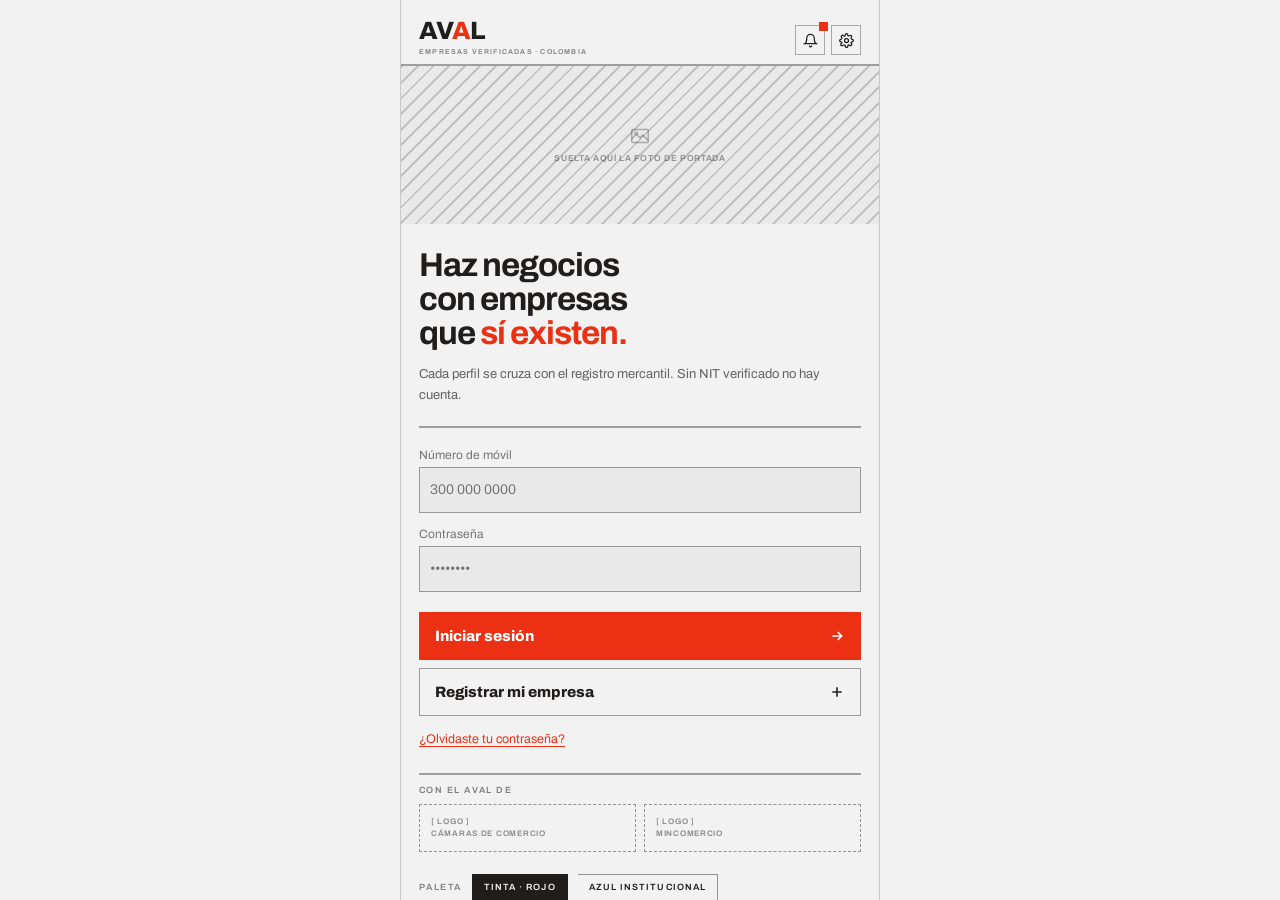
==== index.html @ 5939f072 "Add AVAL navigable prototype (static HTML/CSS/JS, no backend) Implements the ColW.dc.html Claude Des" ====
<!DOCTYPE html>
<html lang="es">
<head>
<meta charset="utf-8">
<meta name="viewport" content="width=device-width, initial-scale=1, viewport-fit=cover">
<title>AVAL</title>
<meta name="description" content="Prototipo navegable de AVAL, red de empresas verificadas de Colombia.">
<meta name="apple-mobile-web-app-capable" content="yes">
<meta name="apple-mobile-web-app-status-bar-style" content="black-translucent">
<meta name="apple-mobile-web-app-title" content="AVAL">
<meta name="theme-color" content="#f3f2f2">
<link rel="manifest" href="manifest.json">
<link rel="icon" href="icon.png">
<link rel="apple-touch-icon" href="icon.png">
<link rel="stylesheet" href="https://fonts.googleapis.com/css2?family=Archivo:wght@400;600;800&display=swap">
<style>
/* ============ Tokens — "tinta" (default) ============ */
:root{
  --ink:#201e1d;
  --ink2:rgba(32,30,29,.2); --ink22:rgba(32,30,29,.22); --ink25:rgba(32,30,29,.25);
  --ink3:rgba(32,30,29,.3); --ink35:rgba(32,30,29,.35); --ink4:rgba(32,30,29,.4);
  --ink45:rgba(32,30,29,.45); --ink5:rgba(32,30,29,.5); --ink55:rgba(32,30,29,.55);
  --ink6:rgba(32,30,29,.6); --ink68:rgba(32,30,29,.68); --ink78:rgba(32,30,29,.78); --ink8:rgba(32,30,29,.8);
  --color-bg:#f3f2f2; --color-surface:#eae9e9; --color-text:#201e1d;
  --color-divider: var(--ink4);
  --color-accent:#ec3013; --color-accent-100:#fff2ef; --color-accent-200:#ffe0d9;
  --color-accent-600:#dd2b0f; --color-accent-700:#ae1800; --color-accent-800:#7c1405;
  --color-neutral-100:#f8f4f4; --color-neutral-800:#444141;
  --safe-t: env(safe-area-inset-top, 0px);
  --safe-b: env(safe-area-inset-bottom, 0px);
}
/* ============ Tokens — "azul" (alt palette, same structure) ============ */
:root[data-tema="azul"]{
  --ink:#e9f0ff;
  --ink2:rgba(233,240,255,.30); --ink22:rgba(233,240,255,.32); --ink25:rgba(233,240,255,.35);
  --ink3:rgba(233,240,255,.40); --ink35:rgba(233,240,255,.45); --ink4:rgba(233,240,255,.50);
  --ink45:rgba(233,240,255,.55); --ink5:rgba(233,240,255,.58); --ink55:rgba(233,240,255,.63);
  --ink6:rgba(233,240,255,.68); --ink68:rgba(233,240,255,.76); --ink78:rgba(233,240,255,.86); --ink8:rgba(233,240,255,.88);
  --color-bg:#0a1733; --color-surface:#15264f; --color-text:#e9f0ff;
  --color-divider: rgba(233,240,255,.42);
  --color-accent:#4d8dff; --color-accent-100:#18306b; --color-accent-200:#1f3c80;
  --color-accent-600:#6ea4ff; --color-accent-700:#a9c8ff; --color-accent-800:#d6e4ff;
  --color-neutral-100:#16254d; --color-neutral-800:#d3e0f7;
}

*,*::before,*::after{box-sizing:border-box}
html,body{height:100%}
body{
  margin:0; background:var(--color-bg); color:var(--color-text);
  font-family:Archivo,system-ui,sans-serif; -webkit-font-smoothing:antialiased;
  overscroll-behavior-y:none;
}
h1,h2,h3{margin:0;letter-spacing:-.03em}
p{margin:0}
a{color:var(--color-accent);text-decoration:none}
button{font-family:inherit}
img{max-width:100%}
[hidden]{display:none!important}
:focus-visible{outline:2px solid var(--color-accent);outline-offset:2px}

/* ---- design-system component classes (from Modernist styles.css) ---- */
.hr{height:2px;border:0;margin:20px 0;background:var(--color-divider)}
.btn{
  display:inline-flex;align-items:center;justify-content:center;gap:6px;cursor:pointer;
  font-family:Archivo,sans-serif;font-weight:800;font-size:14px;line-height:1.2;color:var(--color-text);
  background:transparent;border:1px solid transparent;padding:10px 15px;border-radius:0;
  -webkit-tap-highlight-color:transparent;
}
.btn svg{display:block;flex:none}
.btn-primary{background:var(--color-accent);color:#fff}
.btn-primary:active{background:var(--color-accent-700)}
.btn-secondary{border-color:var(--color-divider)}
.btn-secondary:active{background:color-mix(in srgb, var(--color-text) 14%, transparent)}
.btn-ghost{color:var(--color-accent);padding-inline:2px}
.btn-ghost:active{opacity:.6}
.btn-block{width:100%;justify-content:flex-start;text-align:left}
.btn[disabled]{opacity:.5;cursor:default}
.field label{display:block;font-size:12px;margin-bottom:5px;color:var(--ink6)}
.input{
  width:100%;min-height:36px;padding:6px 10px;font:inherit;font-size:14px;color:var(--color-text);
  caret-color:var(--color-accent);background:var(--color-surface);border:1px solid var(--color-divider);border-radius:0;
}
.input:focus-visible{border-color:var(--color-accent);outline-offset:0}
.tag{display:inline-flex;align-items:center;font-size:11px;letter-spacing:.02em;padding:3px 10px}
.tag-accent{background:var(--color-accent-100);color:var(--color-accent-800)}
.tag-neutral{background:var(--color-neutral-100);color:var(--color-neutral-800)}
.tag-outline{border:1px solid var(--color-accent);color:var(--color-accent)}
.table{width:100%;border-collapse:collapse;font-size:14px}
.table th{text-align:left;font-size:11px;letter-spacing:.08em;text-transform:uppercase;color:var(--ink6);padding:8px;border-bottom:2px solid var(--color-divider)}
.table td{padding:8px;border-bottom:1px solid var(--color-divider)}

/* ---- AVAL-specific atomics (from ColW.dc.html helmet) ---- */
.mono{display:flex;align-items:center;justify-content:center;font-family:Archivo,sans-serif;font-weight:800;letter-spacing:.02em;flex:none}
.kick{font:600 9px/1 Archivo,sans-serif;letter-spacing:.16em;text-transform:uppercase;color:var(--ink55)}
.rulehd{display:flex;align-items:center;justify-content:space-between;border-bottom:2px solid var(--ink4);padding-bottom:6px;margin-bottom:12px}
.stat{border:1px solid var(--ink25);padding:9px 10px}
.statn{font:800 19px/1 Archivo,sans-serif;letter-spacing:-.02em}
.statl{font:600 7.5px/1.2 Archivo,sans-serif;letter-spacing:.12em;text-transform:uppercase;color:var(--ink55);margin-top:5px}
.row{display:flex;gap:10px;padding:12px 0;border-bottom:1px solid var(--ink22)}
.seal{display:inline-flex;align-items:center;gap:4px;background:var(--ink);color:var(--color-bg);font:600 8px/1 Archivo,sans-serif;letter-spacing:.1em;text-transform:uppercase;padding:4px 6px}
.sb{scrollbar-width:none}
.sb::-webkit-scrollbar{width:0;height:0}

/* ---- image-slot placeholders (static, no upload runtime) ---- */
.ph{
  display:flex;align-items:center;justify-content:center;gap:6px;flex-direction:column;
  background:repeating-linear-gradient(135deg, var(--ink2) 0 2px, transparent 2px 11px), var(--color-surface);
  color:var(--ink45);font:600 8.5px/1.4 Archivo,sans-serif;letter-spacing:.08em;text-transform:uppercase;
  text-align:center;padding:10px;width:100%;
}
.ph svg{opacity:.7}

/* ============ app shell ============ */
#app{height:100%;display:flex;flex-direction:column;overflow:hidden}
.appbar{
  flex:none;display:flex;align-items:flex-end;justify-content:space-between;gap:10px;
  padding:calc(var(--safe-t) + 18px) 18px 9px;border-bottom:2px solid var(--ink4);
}
.appbar-left{display:flex;align-items:flex-end;gap:8px;min-width:0}
.wordmark-wrap{min-width:0}
.wordmark{font:800 25px/1 Archivo,sans-serif;letter-spacing:-.035em;white-space:nowrap}
.wordmark .accent{color:var(--color-accent)}
.tagline{font:600 7px/1 Archivo,sans-serif;letter-spacing:.17em;text-transform:uppercase;color:var(--ink55);margin-top:5px;white-space:nowrap;overflow:hidden;text-overflow:ellipsis}
.appbar-actions{display:flex;gap:6px;flex:none}
.iconbtn{
  width:30px;height:30px;border:1px solid var(--ink35);display:flex;align-items:center;justify-content:center;
  position:relative;background:transparent;color:var(--color-text);cursor:pointer;padding:0;
  -webkit-tap-highlight-color:transparent;
}
.iconbtn:active{background:var(--ink2)}
.iconbtn .dot{position:absolute;top:-4px;right:-4px;width:9px;height:9px;background:var(--color-accent)}
#backBtn{margin-right:2px}

#screens{flex:1;min-height:0;position:relative}
.screen{height:100%;overflow-y:auto;-webkit-overflow-scrolling:touch}

.tabbar{
  flex:none;border-top:2px solid var(--ink4);display:grid;grid-template-columns:repeat(5,1fr);
  background:var(--color-bg);padding-bottom:calc(var(--safe-b) + 10px);
}
.tab{
  background:none;border:0;padding:11px 0 7px;cursor:pointer;display:flex;flex-direction:column;
  align-items:center;gap:6px;min-height:52px;-webkit-tap-highlight-color:transparent;
}
.tab-bar{width:22px;height:3px;background:transparent}
.tab-label{font:600 9px/1 Archivo,sans-serif;letter-spacing:.09em;text-transform:uppercase;color:var(--ink5)}
.tab.is-active .tab-bar{background:var(--color-accent)}
.tab.is-active .tab-label{color:var(--color-accent)}

/* ---- toast ---- */
#toast{
  position:fixed;left:50%;bottom:calc(var(--safe-b) + 84px);transform:translateX(-50%) translateY(12px);
  background:var(--ink);color:var(--color-bg);font:600 12px/1 Archivo,sans-serif;letter-spacing:.02em;
  padding:11px 16px;opacity:0;pointer-events:none;transition:opacity .18s,transform .18s;z-index:50;
  max-width:86%;text-align:center;
}
#toast.is-shown{opacity:1;transform:translateX(-50%) translateY(0)}

/* ---- palette switch (only visible on login, matches the two proposed brand directions) ---- */
.paleta-row{display:flex;align-items:center;gap:10px;padding:14px 18px 0}
.temabtn{font:600 9px/1 Archivo,sans-serif;letter-spacing:.12em;text-transform:uppercase;padding:8px 11px;border:1px solid var(--ink45);background:transparent;color:var(--color-text);cursor:pointer}
.temabtn.is-active{background:var(--ink);color:var(--color-bg);border-color:var(--ink)}

@media (min-width:560px){
  #app{max-width:480px;margin:0 auto;border-left:1px solid var(--ink2);border-right:1px solid var(--ink2)}
}
</style>
</head>
<body>
<div id="app">

  <header class="appbar">
    <button class="iconbtn" id="backBtn" hidden aria-label="Atrás">
      <svg width="15" height="15" viewBox="0 0 24 24" fill="none" stroke="currentColor" stroke-width="2.4" stroke-linecap="round" stroke-linejoin="round"><path d="M15 5l-7 7 7 7"/></svg>
    </button>
    <div class="appbar-left">
      <div class="wordmark-wrap">
        <div class="wordmark">AV<span class="accent">A</span>L</div>
        <div class="tagline">Empresas verificadas · Colombia</div>
      </div>
    </div>
    <div class="appbar-actions">
      <button class="iconbtn" id="bellBtn" aria-label="Notificaciones">
        <svg width="15" height="15" viewBox="0 0 24 24" fill="none" stroke="currentColor" stroke-width="2" stroke-linecap="round"><path d="M6 8a6 6 0 0112 0c0 7 3 9 3 9H3s3-2 3-9"/><path d="M10.3 21a1.9 1.9 0 003.4 0"/></svg>
        <span class="dot"></span>
      </button>
      <button class="iconbtn" id="gearBtn" aria-label="Cambiar paleta">
        <svg width="15" height="15" viewBox="0 0 24 24" fill="none" stroke="currentColor" stroke-width="2" stroke-linecap="round"><circle cx="12" cy="12" r="3.2"/><path d="M19.4 15a1.65 1.65 0 00.33 1.82l.06.06a2 2 0 11-2.83 2.83l-.06-.06a1.65 1.65 0 00-1.82-.33 1.65 1.65 0 00-1 1.51V21a2 2 0 11-4 0v-.09A1.65 1.65 0 008 19.4a1.65 1.65 0 00-1.82.33l-.06.06a2 2 0 11-2.83-2.83l.06-.06A1.65 1.65 0 004.6 15a1.65 1.65 0 00-1.51-1H3a2 2 0 110-4h.09A1.65 1.65 0 004.6 9a1.65 1.65 0 00-.33-1.82l-.06-.06a2 2 0 112.83-2.83l.06.06A1.65 1.65 0 009 4.6a1.65 1.65 0 001-1.51V3a2 2 0 114 0v.09a1.65 1.65 0 001 1.51 1.65 1.65 0 001.82-.33l.06-.06a2 2 0 112.83 2.83l-.06.06A1.65 1.65 0 0019.4 9c.14.61.67 1.05 1.3 1.05H21a2 2 0 110 4h-.09a1.65 1.65 0 00-1.51 1z"/></svg>
      </button>
    </div>
  </header>

  <main id="screens">

    <!-- ============ LOGIN ============ -->
    <section class="screen" id="screen-login">
      <div class="ph" style="height:158px">
        <svg width="22" height="22" viewBox="0 0 24 24" fill="none" stroke="currentColor" stroke-width="1.6"><rect x="3" y="5" width="18" height="14" rx="1"/><path d="M3 15l5-5 4 4 3-3 6 6"/><circle cx="8" cy="9" r="1.5"/></svg>
        Suelta aquí la foto de portada
      </div>
      <div style="padding:24px 18px 0 18px">
        <h1 style="font-size:33px;line-height:1.03">Haz negocios<br>con empresas<br>que <span style="color:var(--color-accent)">sí existen.</span></h1>
        <p style="font-size:13px;line-height:1.6;color:var(--ink68);margin:14px 0 0">Cada perfil se cruza con el registro mercantil. Sin NIT verificado no hay cuenta.</p>
        <hr class="hr">
        <div class="field" style="margin-bottom:14px">
          <label for="loginPhone">Número de móvil</label>
          <input class="input" id="loginPhone" placeholder="300 000 0000" style="min-height:46px" inputmode="tel">
        </div>
        <div class="field">
          <label for="loginPass">Contraseña</label>
          <input class="input" id="loginPass" type="password" placeholder="••••••••" style="min-height:46px">
        </div>
        <button class="btn btn-primary btn-block" style="min-height:48px;margin-top:20px;font-size:15px" data-nav="feed">
          Iniciar sesión
          <svg width="16" height="16" viewBox="0 0 24 24" fill="none" stroke="currentColor" stroke-width="2.4" style="margin-left:auto"><path d="M5 12h14M13 6l6 6-6 6"/></svg>
        </button>
        <button class="btn btn-secondary btn-block" style="min-height:48px;margin-top:8px;font-size:15px" data-nav="registro">
          Registrar mi empresa
          <svg width="16" height="16" viewBox="0 0 24 24" fill="none" stroke="currentColor" stroke-width="2.4" style="margin-left:auto"><path d="M12 5v14M5 12h14"/></svg>
        </button>
        <a href="#" style="display:inline-block;font-size:12.5px;margin-top:16px;border-bottom:1px solid var(--color-accent)" data-toast="Función no disponible en este prototipo">¿Olvidaste tu contraseña?</a>
        <div style="margin-top:26px;border-top:2px solid var(--ink4);padding-top:11px">
          <div class="kick">Con el aval de</div>
          <div style="display:grid;grid-template-columns:1fr 1fr;gap:8px;margin-top:9px">
            <div style="border:1px dashed var(--ink45);padding:11px;font:600 8px/1.5 Archivo,sans-serif;letter-spacing:.09em;text-transform:uppercase;color:var(--ink5)">[ Logo ]<br>Cámaras de Comercio</div>
            <div style="border:1px dashed var(--ink45);padding:11px;font:600 8px/1.5 Archivo,sans-serif;letter-spacing:.09em;text-transform:uppercase;color:var(--ink5)">[ Logo ]<br>MinComercio</div>
          </div>
        </div>
        <div class="paleta-row" style="padding:0;margin-top:22px">
          <span class="kick">Paleta</span>
          <button class="temabtn is-active" id="temaTinta" type="button">Tinta · rojo</button>
          <button class="temabtn" id="temaAzul" type="button" style="border-left:0">Azul institucional</button>
        </div>
        <div style="height:24px"></div>
      </div>
    </section>

    <!-- ============ REGISTRO ============ -->
    <section class="screen" id="screen-registro" hidden>
      <div style="padding:20px 18px 40px">
        <div style="display:flex;gap:4px;margin-bottom:14px">
          <div style="flex:1;height:5px;background:var(--color-accent)"></div>
          <div style="flex:1;height:5px;background:var(--color-accent)"></div>
          <div style="flex:1;height:5px;background:var(--ink2)"></div>
        </div>
        <div class="kick">Paso 2 de 3 · Verificación</div>
        <h2 style="font-size:27px;margin:8px 0 0;line-height:1.05">Tu NIT hace<br>el trabajo pesado.</h2>
        <p style="font-size:12.5px;line-height:1.6;color:var(--ink68);margin:10px 0 0">Escríbelo y traemos razón social, fecha de constitución y estado de la matrícula desde la Cámara de Comercio.</p>
        <hr class="hr">
        <div class="field">
          <label for="nitInput">NIT o ID tributaria</label>
          <input class="input" id="nitInput" value="901359546" style="min-height:46px;font:800 19px/1 Archivo,sans-serif;letter-spacing:.06em">
        </div>
        <div style="border:2px solid var(--ink);padding:13px;margin-top:14px">
          <div style="display:flex;align-items:center;gap:7px">
            <svg width="15" height="15" viewBox="0 0 24 24" fill="none" stroke="currentColor" style="color:var(--color-accent)" stroke-width="3"><path d="M20 6L9 17l-5-5"/></svg>
            <span style="font:800 12px/1 Archivo,sans-serif;letter-spacing:.06em;text-transform:uppercase">Matrícula activa</span>
          </div>
          <div style="font:800 18px/1.15 Archivo,sans-serif;margin-top:10px;letter-spacing:-.02em">Codesah Tecnología S.A.S.</div>
          <div style="display:grid;grid-template-columns:1fr 1fr;gap:1px;background:var(--ink22);margin-top:11px">
            <div style="background:var(--color-bg);padding:8px 0"><div class="statl" style="margin:0">Constituida</div><div style="font-size:13px;font-weight:600;margin-top:3px">12 / 03 / 2018</div></div>
            <div style="background:var(--color-bg);padding:8px 0 8px 10px"><div class="statl" style="margin:0">Cámara</div><div style="font-size:13px;font-weight:600;margin-top:3px">Cali · Valle</div></div>
          </div>
        </div>
        <div style="display:grid;grid-template-columns:1fr 1fr;gap:10px;margin-top:14px">
          <div class="field"><label for="siglaInput">Sigla</label><input class="input" id="siglaInput" placeholder="CODESAH" style="min-height:42px"></div>
          <div class="field"><label for="sectorInput">Sector</label><input class="input" id="sectorInput" value="Tecnología" style="min-height:42px"></div>
        </div>
        <div class="field" style="margin-top:12px"><label for="correoInput">Correo corporativo</label><input class="input" id="correoInput" placeholder="contacto@empresa.com.co" style="min-height:42px"></div>
        <button class="btn btn-primary btn-block" style="min-height:48px;margin-top:20px;font-size:15px" data-nav="perfil">
          Confirmar y continuar
          <svg width="16" height="16" viewBox="0 0 24 24" fill="none" stroke="currentColor" stroke-width="2.4" style="margin-left:auto"><path d="M5 12h14M13 6l6 6-6 6"/></svg>
        </button>
        <p style="font-size:11px;line-height:1.55;color:var(--ink55);margin-top:12px">Al continuar autorizas la consulta de tu matrícula mercantil y de antecedentes fiscales públicos.</p>
      </div>
    </section>

    <!-- ============ FEED ============ -->
    <section class="screen" id="screen-feed" hidden>
      <div style="padding-bottom:20px">
        <div style="padding:14px 0 12px;border-bottom:2px solid var(--ink4)">
          <div class="kick" style="padding:0 18px">Historias de empresas</div>
          <div class="sb" style="display:flex;gap:10px;overflow-x:auto;padding:10px 18px 0">
            <div style="flex:none;width:62px;cursor:pointer" data-nav="perfil"><div class="mono" style="height:62px;width:62px;outline:2px solid var(--color-accent);outline-offset:2px;background:var(--ink);color:var(--color-bg);font-size:21px">CS</div><div style="font:600 8.5px/1.25 Archivo,sans-serif;text-align:center;margin-top:7px;letter-spacing:.02em">Codesah</div></div>
            <div style="flex:none;width:62px;cursor:pointer" data-nav="perfil"><div class="mono" style="height:62px;width:62px;outline:2px solid var(--color-accent);outline-offset:2px;background:var(--ink);color:var(--color-bg);font-size:21px">AP</div><div style="font:600 8.5px/1.25 Archivo,sans-serif;text-align:center;margin-top:7px;letter-spacing:.02em">Aluminios</div></div>
            <div style="flex:none;width:62px;cursor:pointer" data-nav="perfil"><div class="mono" style="height:62px;width:62px;outline:2px solid var(--color-accent);outline-offset:2px;background:var(--ink);color:var(--color-bg);font-size:21px">AH</div><div style="font:600 8.5px/1.25 Archivo,sans-serif;text-align:center;margin-top:7px;letter-spacing:.02em">Agroaromas</div></div>
            <div style="flex:none;width:62px;cursor:pointer" data-nav="perfil"><div class="mono" style="height:62px;width:62px;outline:2px solid var(--color-accent);outline-offset:2px;background:var(--ink);color:var(--color-bg);font-size:21px">SV</div><div style="font:600 8.5px/1.25 Archivo,sans-serif;text-align:center;margin-top:7px;letter-spacing:.02em">Segurivalle</div></div>
            <div style="flex:none;width:62px;cursor:pointer" data-nav="perfil"><div class="mono" style="height:62px;width:62px;outline:2px solid var(--color-accent);outline-offset:2px;background:var(--ink);color:var(--color-bg);font-size:21px">LN</div><div style="font:600 8.5px/1.25 Archivo,sans-serif;text-align:center;margin-top:7px;letter-spacing:.02em">La Nueva</div></div>
            <div style="flex:none;width:62px;cursor:pointer" data-nav="perfil"><div class="mono" style="height:62px;width:62px;outline:2px solid var(--color-accent);outline-offset:2px;background:var(--ink);color:var(--color-bg);font-size:21px">TC</div><div style="font:600 8.5px/1.25 Archivo,sans-serif;text-align:center;margin-top:7px;letter-spacing:.02em">Transcali</div></div>
          </div>
        </div>

        <div style="padding:14px 18px 0">
          <div style="border:2px solid var(--color-accent);padding:12px">
            <div style="display:flex;align-items:center;gap:6px"><span style="width:7px;height:7px;background:var(--color-accent)"></span><span class="kick" style="color:var(--color-accent-700)">Lectura de tu IA</span></div>
            <p style="font-size:13px;line-height:1.55;margin:8px 0 10px">Tres empresas de Cali buscaron <strong>“soporte de redes”</strong> esta semana. Tu perfil aparece pero no tienes ese servicio listado.</p>
            <button class="btn btn-primary" style="font-size:12.5px;padding:8px 12px" data-nav="reco">Ver recomendaciones</button>
          </div>
        </div>

        <div style="padding:18px 18px 0">
          <div class="rulehd"><span class="kick">Movimiento en tu red</span><span class="kick">Hoy</span></div>

          <div style="border-bottom:2px solid var(--ink4);padding-bottom:16px">
            <div style="display:flex;gap:10px;align-items:flex-start">
              <div class="mono" style="height:44px;width:44px;flex:none;background:var(--ink);color:var(--color-bg);font-size:15px">AP</div>
              <div style="flex:1;min-width:0">
                <div style="display:flex;align-items:center;gap:5px">
                  <span style="font:800 15px/1.15 Archivo,sans-serif;letter-spacing:-.01em">Aluminios del Pacífico</span>
                  <svg width="13" height="13" viewBox="0 0 24 24" fill="currentColor" style="color:var(--color-accent)"><path d="M12 1l2.6 2.1 3.3-.3.9 3.2 2.9 1.6-1.2 3.1 1.2 3.1-2.9 1.6-.9 3.2-3.3-.3L12 21l-2.6-2.1-3.3.3-.9-3.2L2.3 14l1.2-3.1L2.3 7.8l2.9-1.6.9-3.2 3.3.3z"/><path d="M8 12.2l2.6 2.6L16 9.4" stroke="#ffffff" stroke-width="2" fill="none" stroke-linecap="round"/></svg>
                </div>
                <div style="font:600 9px/1 Archivo,sans-serif;letter-spacing:.1em;text-transform:uppercase;color:var(--ink55);margin-top:4px">Industrial · Yumbo · hace 2 h</div>
              </div>
              <button class="btn btn-secondary" style="font-size:11.5px;padding:6px 10px" data-follow>Seguir</button>
            </div>
            <p style="font-size:13.5px;line-height:1.55;margin:11px 0 0">Ampliamos planta: ahora cortamos perfilería a medida en 48 horas para constructoras del suroccidente.</p>
            <div class="ph" style="height:170px;margin-top:11px">
              <svg width="20" height="20" viewBox="0 0 24 24" fill="none" stroke="currentColor" stroke-width="1.6"><rect x="3" y="5" width="18" height="14" rx="1"/><path d="M3 15l5-5 4 4 3-3 6 6"/><circle cx="8" cy="9" r="1.5"/></svg>
              Suelta aquí la foto de la publicación
            </div>
            <div style="display:flex;gap:8px;margin-top:10px;flex-wrap:wrap">
              <span class="tag tag-accent">Perfilería</span>
              <span class="tag tag-neutral">Construcción</span>
              <span class="tag tag-outline">Entrega 48 h</span>
            </div>
            <div style="display:flex;gap:16px;margin-top:12px;align-items:center">
              <button class="btn btn-ghost" style="font-size:12px;padding:4px 0" data-like data-count="24">Me interesa · 24</button>
              <button class="btn btn-ghost" style="font-size:12px;padding:4px 0" data-nav="chat">Cotizar</button>
              <span style="margin-left:auto" class="statl">Verificada 2019</span>
            </div>
          </div>

          <div style="padding-top:16px">
            <div style="display:flex;gap:10px;align-items:flex-start">
              <div class="mono" style="height:44px;width:44px;flex:none;background:var(--color-accent);color:var(--color-bg);font-size:15px">AH</div>
              <div style="flex:1;min-width:0">
                <div style="display:flex;align-items:center;gap:5px">
                  <span style="font:800 15px/1.15 Archivo,sans-serif;letter-spacing:-.01em">Agroaromas del Huila</span>
                  <svg width="13" height="13" viewBox="0 0 24 24" fill="currentColor" style="color:var(--color-accent)"><path d="M12 1l2.6 2.1 3.3-.3.9 3.2 2.9 1.6-1.2 3.1 1.2 3.1-2.9 1.6-.9 3.2-3.3-.3L12 21l-2.6-2.1-3.3.3-.9-3.2L2.3 14l1.2-3.1L2.3 7.8l2.9-1.6.9-3.2 3.3.3z"/><path d="M8 12.2l2.6 2.6L16 9.4" stroke="#ffffff" stroke-width="2" fill="none" stroke-linecap="round"/></svg>
                </div>
                <div style="font:600 9px/1 Archivo,sans-serif;letter-spacing:.1em;text-transform:uppercase;color:var(--ink55);margin-top:4px">Agroindustria · Neiva · hace 5 h</div>
              </div>
              <button class="btn btn-secondary" style="font-size:11.5px;padding:6px 10px" data-follow>Seguir</button>
            </div>
            <p style="font-size:13.5px;line-height:1.55;margin:11px 0 0">Buscamos empaque flexible con barrera de aroma. Volumen: 40.000 unidades / mes.</p>
            <div style="border-left:3px solid var(--color-accent);padding:9px 0 9px 11px;margin-top:11px;background:var(--color-accent-100)">
              <div class="kick" style="color:var(--color-accent-700)">Oportunidad abierta</div>
              <div style="font-size:12.5px;margin-top:5px;line-height:1.5">Cierra en 6 días · 11 empresas ya respondieron</div>
            </div>
          </div>
        </div>
      </div>
    </section>

    <!-- ============ PERFIL ============ -->
    <section class="screen" id="screen-perfil" hidden>
      <div style="padding-bottom:24px">
        <div class="ph" style="height:118px">
          <svg width="20" height="20" viewBox="0 0 24 24" fill="none" stroke="currentColor" stroke-width="1.6"><rect x="3" y="5" width="18" height="14" rx="1"/><path d="M3 15l5-5 4 4 3-3 6 6"/><circle cx="8" cy="9" r="1.5"/></svg>
          Suelta aquí la portada de la empresa
        </div>
        <div style="padding:0 18px">
          <div style="display:flex;gap:12px;align-items:flex-end;margin-top:-26px">
            <div class="mono" style="height:76px;width:76px;border:3px solid var(--color-bg);background:var(--color-accent);color:var(--color-bg);font-size:26px">CS</div>
            <div style="padding-bottom:4px;display:flex;gap:6px">
              <button class="btn btn-primary" style="font-size:12.5px;padding:8px 14px" data-follow>Seguir</button>
              <button class="btn btn-secondary" style="font-size:12.5px;padding:8px 14px" data-nav="chat">Contactar</button>
            </div>
          </div>
          <div style="display:flex;align-items:center;gap:6px;margin-top:13px">
            <h2 style="font-size:26px">Codesah S.A.S.</h2>
            <svg width="17" height="17" viewBox="0 0 24 24" fill="currentColor" style="color:var(--color-accent)"><path d="M12 1l2.6 2.1 3.3-.3.9 3.2 2.9 1.6-1.2 3.1 1.2 3.1-2.9 1.6-.9 3.2-3.3-.3L12 21l-2.6-2.1-3.3.3-.9-3.2L2.3 14l1.2-3.1L2.3 7.8l2.9-1.6.9-3.2 3.3.3z"/><path d="M8 12.2l2.6 2.6L16 9.4" stroke="#ffffff" stroke-width="2" fill="none" stroke-linecap="round"/></svg>
          </div>
          <div style="font:600 9.5px/1 Archivo,sans-serif;letter-spacing:.12em;text-transform:uppercase;color:var(--ink55);margin-top:6px">NIT 901359546 · Cali, Valle · Tecnología</div>
          <p style="font-size:13.5px;line-height:1.55;margin:11px 0 0">Infraestructura tecnológica para pymes del suroccidente. Redes, seguridad y soporte con SLA firmado.</p>

          <div style="display:grid;grid-template-columns:repeat(3,1fr);gap:8px;margin-top:15px">
            <div class="stat"><div class="statn">8</div><div class="statl">Años operando</div></div>
            <div class="stat"><div class="statn">25</div><div class="statl">Empleos</div></div>
            <div class="stat"><div class="statn">156</div><div class="statl">Seguidores</div></div>
          </div>

          <hr class="hr">
          <div class="rulehd"><span class="kick">Confianza verificada</span></div>
          <div style="display:flex;flex-direction:column;gap:1px;background:var(--ink22);border-top:1px solid var(--ink22);border-bottom:1px solid var(--ink22)">
            <div style="background:var(--color-bg);padding:11px 0;display:flex;align-items:center;gap:9px">
              <div style="border:1px dashed var(--ink45);width:46px;height:34px;flex:none;display:flex;align-items:center;justify-content:center;font:600 7px/1 Archivo,sans-serif;color:var(--ink5)">LOGO</div>
              <div style="flex:1"><div style="font-size:13px;font-weight:600">Cámara de Comercio de Cali</div><div class="statl" style="margin-top:3px">Matrícula renovada · 2026</div></div>
              <span class="seal">Vigente</span>
            </div>
            <div style="background:var(--color-bg);padding:11px 0;display:flex;align-items:center;gap:9px">
              <div style="border:1px dashed var(--ink45);width:46px;height:34px;flex:none;display:flex;align-items:center;justify-content:center;font:600 7px/1 Archivo,sans-serif;color:var(--ink5)">LOGO</div>
              <div style="flex:1"><div style="font-size:13px;font-weight:600">DIAN · Responsable de IVA</div><div class="statl" style="margin-top:3px">RUT actualizado · 04 / 2026</div></div>
              <span class="seal">Al día</span>
            </div>
            <div style="background:var(--color-bg);padding:11px 0;display:flex;align-items:center;gap:9px">
              <div style="border:1px dashed var(--ink45);width:46px;height:34px;flex:none;display:flex;align-items:center;justify-content:center;font:600 7px/1 Archivo,sans-serif;color:var(--ink5)">LOGO</div>
              <div style="flex:1"><div style="font-size:13px;font-weight:600">Contraloría · Antecedentes</div><div class="statl" style="margin-top:3px">Sin reportes fiscales</div></div>
              <span class="seal">Limpio</span>
            </div>
          </div>
          <button class="btn btn-secondary btn-block" style="min-height:42px;margin-top:10px;font-size:13px" data-nav="antecedentes">
            Ver certificados completos
            <svg width="15" height="15" viewBox="0 0 24 24" fill="none" stroke="currentColor" stroke-width="2.4" style="margin-left:auto"><path d="M5 12h14M13 6l6 6-6 6"/></svg>
          </button>

          <hr class="hr">
          <div class="rulehd"><span class="kick">Servicios</span><span class="kick">4</span></div>
          <div style="display:flex;flex-wrap:wrap;gap:6px">
            <span class="tag tag-neutral" style="font-size:12px;padding:6px 11px">Redes y conectividad</span>
            <span class="tag tag-neutral" style="font-size:12px;padding:6px 11px">Cámaras de seguridad</span>
            <span class="tag tag-neutral" style="font-size:12px;padding:6px 11px">Soporte técnico</span>
            <span class="tag tag-neutral" style="font-size:12px;padding:6px 11px">Equipos de cómputo</span>
          </div>

          <hr class="hr">
          <div class="rulehd"><span class="kick">Referencias comerciales</span><span class="kick">9 negocios</span></div>
          <div style="display:flex;gap:9px;align-items:flex-start;padding-bottom:12px;border-bottom:1px solid var(--ink22)">
            <div class="mono" style="height:34px;width:34px;flex:none;background:transparent;color:var(--ink);box-shadow:inset 0 0 0 1.5px var(--ink55);font-size:12px">AP</div>
            <div>
              <div style="font-size:13px;font-weight:600">Aluminios del Pacífico</div>
              <div style="font:800 12px/1 Archivo,sans-serif;color:var(--color-accent);letter-spacing:.14em;margin-top:4px">★★★★★</div>
              <p style="font-size:12.5px;line-height:1.5;margin:6px 0 0;color:var(--ink8)">Cablearon la planta nueva en dos semanas. Facturaron como se acordó.</p>
            </div>
          </div>
          <div style="display:flex;gap:9px;align-items:flex-start;padding-top:12px">
            <div class="mono" style="height:34px;width:34px;flex:none;background:var(--ink);color:var(--color-bg);font-size:12px">LN</div>
            <div>
              <div style="font-size:13px;font-weight:600">Panadería La Nueva</div>
              <div style="font:800 12px/1 Archivo,sans-serif;color:var(--color-accent);letter-spacing:.14em;margin-top:4px">★★★★☆</div>
              <p style="font-size:12.5px;line-height:1.5;margin:6px 0 0;color:var(--ink8)">Buen soporte. La instalación se corrió tres días.</p>
            </div>
          </div>
        </div>
      </div>
    </section>

    <!-- ============ IA (asistente) ============ -->
    <section class="screen" id="screen-ia" hidden>
      <div style="display:flex;flex-direction:column;min-height:100%">
        <div style="padding:14px 18px 12px;border-bottom:2px solid var(--ink4)">
          <div style="display:flex;align-items:center;gap:7px">
            <span style="width:9px;height:9px;background:var(--color-accent)"></span>
            <span style="font:800 15px/1 Archivo,sans-serif;letter-spacing:-.01em">Asistente AVAL</span>
          </div>
          <div class="statl" style="margin-top:6px">Te lleva a la empresa correcta, no a una lista</div>
        </div>
        <div id="aiThread" style="flex:1;padding:16px 18px 10px;display:flex;flex-direction:column;gap:14px">
          <div style="align-self:flex-end;max-width:84%;background:var(--ink);color:var(--color-bg);padding:11px 13px;font-size:13.5px;line-height:1.5">Necesito quien me instale cámaras en una bodega en Yumbo, con factura electrónica.</div>
          <div style="max-width:92%">
            <div class="kick" style="color:var(--color-accent-700);margin-bottom:6px">Asistente</div>
            <div style="border:1px solid var(--ink3);padding:12px;font-size:13.5px;line-height:1.55">Encontré 3 empresas verificadas que cubren Yumbo y facturan electrónicamente. Las ordené por antecedentes al día y negocios cerrados aquí.</div>
            <div style="margin-top:9px;border:2px solid var(--ink)">
              <div style="display:flex;gap:10px;padding:11px;align-items:center;border-bottom:1px solid var(--ink22)">
                <div class="mono" style="height:38px;width:38px;flex:none;background:var(--color-accent);color:var(--color-bg);font-size:13px">CS</div>
                <div style="flex:1;min-width:0"><div style="font:800 13.5px/1.2 Archivo,sans-serif">Codesah S.A.S.</div><div class="statl" style="margin-top:3px">8 años · 9 negocios · DIAN al día</div></div>
                <span class="seal">1</span>
              </div>
              <div style="display:flex;gap:10px;padding:11px;align-items:center;border-bottom:1px solid var(--ink22)">
                <div class="mono" style="height:38px;width:38px;flex:none;background:transparent;color:var(--ink);box-shadow:inset 0 0 0 1.5px var(--ink55);font-size:13px">SV</div>
                <div style="flex:1;min-width:0"><div style="font:800 13.5px/1.2 Archivo,sans-serif">Segurivalle Ltda.</div><div class="statl" style="margin-top:3px">14 años · 4 negocios · DIAN al día</div></div>
                <span class="seal">2</span>
              </div>
              <div style="padding:10px 11px;display:flex;gap:7px">
                <button class="btn btn-primary" style="font-size:12px;padding:8px 12px;flex:1;justify-content:flex-start" data-nav="chat">Pedir cotización a las 3</button>
                <button class="btn btn-secondary" style="font-size:12px;padding:8px 12px" data-nav="perfil">Ver perfil</button>
              </div>
            </div>
          </div>
          <div id="aiChips" style="display:flex;flex-wrap:wrap;gap:6px">
            <button class="btn btn-secondary" style="font-size:11.5px;padding:7px 10px" data-chip="Proveedores de empaque">Proveedores de empaque</button>
            <button class="btn btn-secondary" style="font-size:11.5px;padding:7px 10px" data-chip="¿Cómo verifico un NIT?">¿Cómo verifico un NIT?</button>
            <button class="btn btn-secondary" style="font-size:11.5px;padding:7px 10px" data-chip="Empresas para exportar">Empresas para exportar</button>
          </div>
        </div>
        <div style="flex:none;border-top:2px solid var(--ink4);padding:11px 18px 22px;display:flex;gap:7px;background:var(--color-bg)">
          <input class="input" id="aiInput" placeholder="¿Qué necesita tu empresa?" style="min-height:44px;flex:1">
          <button class="btn btn-primary" id="aiSendBtn" style="min-height:44px;padding:0 15px">
            <svg width="17" height="17" viewBox="0 0 24 24" fill="none" stroke="currentColor" stroke-width="2.4"><path d="M5 12h14M13 6l6 6-6 6"/></svg>
          </button>
        </div>
      </div>
    </section>

    <!-- ============ BUSCAR ============ -->
    <section class="screen" id="screen-buscar" hidden>
      <div style="padding:14px 18px 24px">
        <input class="input" id="buscarInput" placeholder="Buscar empresa, servicio o NIT" style="min-height:46px;font-size:14px">
        <div class="sb" style="display:flex;gap:6px;overflow-x:auto;margin-top:11px;padding-bottom:2px">
          <span class="tag tag-accent" style="flex:none;font-size:11.5px;padding:6px 11px">Valle del Cauca</span>
          <span class="tag tag-neutral" style="flex:none;font-size:11.5px;padding:6px 11px">Verificadas</span>
          <span class="tag tag-neutral" style="flex:none;font-size:11.5px;padding:6px 11px">+5 años</span>
          <span class="tag tag-neutral" style="flex:none;font-size:11.5px;padding:6px 11px">DIAN al día</span>
        </div>

        <hr class="hr">
        <div class="rulehd"><span class="kick">Sectores</span><span class="kick">Ver todos</span></div>
        <div style="display:grid;grid-template-columns:1fr 1fr 1fr;gap:1px;background:var(--ink22);border:1px solid var(--ink22)">
          <div class="sector" style="background:var(--color-bg);padding:13px 9px;cursor:pointer"><div style="font:800 17px/1 Archivo,sans-serif;color:var(--color-accent)">412</div><div style="font:600 10px/1.3 Archivo,sans-serif;margin-top:6px">Tecnología</div></div>
          <div class="sector" style="background:var(--color-bg);padding:13px 9px;cursor:pointer"><div style="font:800 17px/1 Archivo,sans-serif;color:var(--color-accent)">286</div><div style="font:600 10px/1.3 Archivo,sans-serif;margin-top:6px">Industria</div></div>
          <div class="sector" style="background:var(--color-bg);padding:13px 9px;cursor:pointer"><div style="font:800 17px/1 Archivo,sans-serif;color:var(--color-accent)">193</div><div style="font:600 10px/1.3 Archivo,sans-serif;margin-top:6px">Agro</div></div>
          <div class="sector" style="background:var(--color-bg);padding:13px 9px;cursor:pointer"><div style="font:800 17px/1 Archivo,sans-serif;color:var(--color-accent)">157</div><div style="font:600 10px/1.3 Archivo,sans-serif;margin-top:6px">Transporte</div></div>
          <div class="sector" style="background:var(--color-bg);padding:13px 9px;cursor:pointer"><div style="font:800 17px/1 Archivo,sans-serif;color:var(--color-accent)">241</div><div style="font:600 10px/1.3 Archivo,sans-serif;margin-top:6px">Construcción</div></div>
          <div class="sector" style="background:var(--color-bg);padding:13px 9px;cursor:pointer"><div style="font:800 17px/1 Archivo,sans-serif;color:var(--color-accent)">508</div><div style="font:600 10px/1.3 Archivo,sans-serif;margin-top:6px">Comercio</div></div>
        </div>

        <hr class="hr">
        <div class="rulehd"><span class="kick">348 resultados</span><span class="kick">Por confianza</span></div>

        <div class="row" style="align-items:flex-start">
          <div class="mono" style="height:46px;width:46px;background:var(--ink);color:var(--color-bg);font-size:16px">SV</div>
          <div style="flex:1;min-width:0">
            <div style="display:flex;align-items:center;gap:5px"><span style="font:800 14px/1.2 Archivo,sans-serif;letter-spacing:-.01em">Segurivalle Ltda.</span><svg width="12" height="12" viewBox="0 0 24 24" fill="currentColor" style="color:var(--color-accent)"><path d="M12 1l2.6 2.1 3.3-.3.9 3.2 2.9 1.6-1.2 3.1 1.2 3.1-2.9 1.6-.9 3.2-3.3-.3L12 21l-2.6-2.1-3.3.3-.9-3.2L2.3 14l1.2-3.1L2.3 7.8l2.9-1.6.9-3.2 3.3.3z"/><path d="M8 12.2l2.6 2.6L16 9.4" stroke="#ffffff" stroke-width="2" fill="none" stroke-linecap="round"/></svg></div>
            <div class="statl" style="margin-top:4px">14 años · Yumbo · DIAN al día</div>
            <div style="font-size:12.5px;line-height:1.45;margin-top:6px;color:var(--ink8)">CCTV, control de acceso y monitoreo 24/7 para plantas industriales.</div>
          </div>
          <button class="btn btn-secondary" style="font-size:11.5px;padding:6px 9px;flex:none" data-nav="perfil">Ver</button>
        </div>
        <div class="row" style="align-items:flex-start">
          <div class="mono" style="height:46px;width:46px;background:var(--ink);color:var(--color-bg);font-size:16px">RS</div>
          <div style="flex:1;min-width:0">
            <div style="display:flex;align-items:center;gap:5px"><span style="font:800 14px/1.2 Archivo,sans-serif;letter-spacing:-.01em">Redes del Sur S.A.S.</span><svg width="12" height="12" viewBox="0 0 24 24" fill="currentColor" style="color:var(--color-accent)"><path d="M12 1l2.6 2.1 3.3-.3.9 3.2 2.9 1.6-1.2 3.1 1.2 3.1-2.9 1.6-.9 3.2-3.3-.3L12 21l-2.6-2.1-3.3.3-.9-3.2L2.3 14l1.2-3.1L2.3 7.8l2.9-1.6.9-3.2 3.3.3z"/><path d="M8 12.2l2.6 2.6L16 9.4" stroke="#ffffff" stroke-width="2" fill="none" stroke-linecap="round"/></svg></div>
            <div class="statl" style="margin-top:4px">6 años · Palmira · DIAN al día</div>
            <div style="font-size:12.5px;line-height:1.45;margin-top:6px;color:var(--ink8)">Cableado estructurado certificado y fibra para bodegas.</div>
          </div>
          <button class="btn btn-secondary" style="font-size:11.5px;padding:6px 9px;flex:none" data-nav="perfil">Ver</button>
        </div>
        <div class="row" style="align-items:flex-start">
          <div class="mono" style="height:46px;width:46px;background:var(--ink);color:var(--color-bg);font-size:16px">CS</div>
          <div style="flex:1;min-width:0">
            <div style="display:flex;align-items:center;gap:5px"><span style="font:800 14px/1.2 Archivo,sans-serif;letter-spacing:-.01em">Codesah S.A.S.</span><svg width="12" height="12" viewBox="0 0 24 24" fill="currentColor" style="color:var(--color-accent)"><path d="M12 1l2.6 2.1 3.3-.3.9 3.2 2.9 1.6-1.2 3.1 1.2 3.1-2.9 1.6-.9 3.2-3.3-.3L12 21l-2.6-2.1-3.3.3-.9-3.2L2.3 14l1.2-3.1L2.3 7.8l2.9-1.6.9-3.2 3.3.3z"/><path d="M8 12.2l2.6 2.6L16 9.4" stroke="#ffffff" stroke-width="2" fill="none" stroke-linecap="round"/></svg></div>
            <div class="statl" style="margin-top:4px">8 años · Cali · 9 negocios cerrados</div>
            <div style="font-size:12.5px;line-height:1.45;margin-top:6px;color:var(--ink8)">Infraestructura tecnológica con SLA firmado para pymes.</div>
          </div>
          <button class="btn btn-secondary" style="font-size:11.5px;padding:6px 9px;flex:none" data-nav="perfil">Ver</button>
        </div>
        <div class="row" style="align-items:flex-start;border-bottom:0">
          <div class="mono" style="height:46px;width:46px;background:var(--ink);color:var(--color-bg);font-size:16px">AD</div>
          <div style="flex:1;min-width:0">
            <div style="display:flex;align-items:center;gap:5px"><span style="font:800 14px/1.2 Archivo,sans-serif;letter-spacing:-.01em">Andina Digital</span><svg width="12" height="12" viewBox="0 0 24 24" fill="currentColor" style="color:var(--color-accent)"><path d="M12 1l2.6 2.1 3.3-.3.9 3.2 2.9 1.6-1.2 3.1 1.2 3.1-2.9 1.6-.9 3.2-3.3-.3L12 21l-2.6-2.1-3.3.3-.9-3.2L2.3 14l1.2-3.1L2.3 7.8l2.9-1.6.9-3.2 3.3.3z"/><path d="M8 12.2l2.6 2.6L16 9.4" stroke="#ffffff" stroke-width="2" fill="none" stroke-linecap="round"/></svg></div>
            <div class="statl" style="margin-top:4px">3 años · Buga · DIAN al día</div>
            <div style="font-size:12.5px;line-height:1.45;margin-top:6px;color:var(--ink8)">Soporte remoto y mantenimiento preventivo por suscripción.</div>
          </div>
          <button class="btn btn-secondary" style="font-size:11.5px;padding:6px 9px;flex:none" data-nav="perfil">Ver</button>
        </div>
      </div>
    </section>

    <!-- ============ RECO ============ -->
    <section class="screen" id="screen-reco" hidden>
      <div style="padding:16px 18px 28px">
        <div class="kick" style="color:var(--color-accent-700)">Para Codesah S.A.S.</div>
        <h2 style="font-size:26px;margin:8px 0 0;line-height:1.06">Lo que la IA<br>haría esta semana.</h2>
        <p style="font-size:12.5px;line-height:1.6;color:var(--ink68);margin:10px 0 0">Calculado con tu sector, tu ciudad, lo que buscan otras empresas y los negocios que ya cerraste.</p>
        <hr class="hr">

        <div style="border:2px solid var(--ink);padding:13px;margin-bottom:12px">
          <div style="display:flex;justify-content:space-between;align-items:flex-start;gap:10px">
            <div class="kick">Oportunidad · alta</div>
            <span class="seal" style="background:var(--color-accent)">92 %</span>
          </div>
          <div style="font:800 17px/1.2 Archivo,sans-serif;margin-top:9px;letter-spacing:-.02em">Responde la solicitud de Agroaromas del Huila</div>
          <p style="font-size:12.5px;line-height:1.55;margin:8px 0 0;color:var(--ink8)">Piden red y cámaras para su planta nueva. Ya cerraste dos proyectos casi idénticos.</p>
          <button class="btn btn-primary btn-block" style="min-height:40px;font-size:12.5px;margin-top:11px" data-nav="chat">Abrir conversación<svg width="14" height="14" viewBox="0 0 24 24" fill="none" stroke="currentColor" stroke-width="2.6" style="margin-left:auto"><path d="M5 12h14M13 6l6 6-6 6"/></svg></button>
        </div>

        <div style="border:1px solid var(--ink3);padding:13px;margin-bottom:12px">
          <div style="display:flex;justify-content:space-between;align-items:flex-start;gap:10px">
            <div class="kick">Perfil · falta</div>
            <span class="seal">+31 % vistas</span>
          </div>
          <div style="font:800 17px/1.2 Archivo,sans-serif;margin-top:9px;letter-spacing:-.02em">Agrega “Soporte de redes” a tus servicios</div>
          <p style="font-size:12.5px;line-height:1.55;margin:8px 0 0;color:var(--ink8)">27 búsquedas en Cali este mes que tu perfil no está captando.</p>
          <button class="btn btn-secondary btn-block" style="min-height:40px;font-size:12.5px;margin-top:11px" data-nav="perfil">Editar servicios<svg width="14" height="14" viewBox="0 0 24 24" fill="none" stroke="currentColor" stroke-width="2.6" style="margin-left:auto"><path d="M5 12h14M13 6l6 6-6 6"/></svg></button>
        </div>

        <div style="border:1px solid var(--ink3);padding:13px">
          <div class="kick">Networking</div>
          <div style="font:800 17px/1.2 Archivo,sans-serif;margin-top:9px;letter-spacing:-.02em">4 empresas complementarias, no competencia</div>
          <p style="font-size:12.5px;line-height:1.55;margin:8px 0 0;color:var(--ink8)">Instaladores eléctricos que subcontratan lo que tú haces.</p>
          <div style="display:flex;gap:7px;margin-top:11px;align-items:center">
            <div class="mono" style="height:42px;width:42px;background:var(--ink);color:var(--color-bg);font-size:14px">EL</div>
            <div class="mono" style="height:42px;width:42px;background:var(--color-accent);color:var(--color-bg);font-size:14px">IM</div>
            <div class="mono" style="height:42px;width:42px;background:transparent;color:var(--ink);box-shadow:inset 0 0 0 1.5px var(--ink55);font-size:14px">VT</div>
            <div class="mono" style="height:42px;width:42px;background:var(--ink);color:var(--color-bg);font-size:14px">RD</div>
            <button class="btn btn-ghost" style="font-size:12px;margin-left:auto" data-nav="buscar">Ver</button>
          </div>
        </div>

        <hr class="hr">
        <p style="font-size:11px;line-height:1.55;color:var(--ink55)">Las recomendaciones usan datos públicos del registro mercantil y tu actividad en AVAL. Nunca el contenido de tus chats privados.</p>
      </div>
    </section>

    <!-- ============ ANTECEDENTES ============ -->
    <section class="screen" id="screen-antecedentes" hidden>
      <div style="padding:16px 18px 28px">
        <div class="kick">Antecedentes y certificados</div>
        <h2 style="font-size:25px;margin:8px 0 0;line-height:1.06">Todo lo que otra empresa<br>puede comprobar de ti.</h2>
        <hr class="hr">

        <table class="table">
          <thead><tr><th>Documento</th><th>Estado</th></tr></thead>
          <tbody>
            <tr><td><div style="font-weight:600;font-size:13px">Cámara de Comercio</div><div class="statl" style="margin-top:3px">Renovado 03/2026</div></td><td><span class="tag tag-accent">Vigente</span></td></tr>
            <tr><td><div style="font-weight:600;font-size:13px">RUT · DIAN</div><div class="statl" style="margin-top:3px">Actualizado 04/2026</div></td><td><span class="tag tag-accent">Al día</span></td></tr>
            <tr><td><div style="font-weight:600;font-size:13px">Antecedentes fiscales</div><div class="statl" style="margin-top:3px">Contraloría General</div></td><td><span class="tag tag-accent">Sin reportes</span></td></tr>
            <tr><td><div style="font-weight:600;font-size:13px">Seguridad social</div><div class="statl" style="margin-top:3px">Planilla 08/2026</div></td><td><span class="tag tag-neutral">Por renovar</span></td></tr>
          </tbody>
        </table>

        <div style="border:2px solid var(--ink);padding:13px;margin-top:18px">
          <div style="display:flex;align-items:center;justify-content:space-between;gap:10px">
            <div class="kick">Generar certificado</div>
            <div style="border:1px dashed var(--ink45);padding:5px 8px;font:600 7.5px/1 Archivo,sans-serif;letter-spacing:.1em;color:var(--ink5)">[ LOGO ENTIDAD ]</div>
          </div>
          <div style="font:800 17px/1.2 Archivo,sans-serif;margin-top:10px;letter-spacing:-.02em">Antecedentes fiscales · Contraloría</div>
          <div style="background:var(--color-surface);padding:10px;margin-top:10px;display:flex;align-items:center;justify-content:space-between">
            <div><div class="statl" style="margin:0">NIT a consultar</div><div style="font:800 16px/1 Archivo,sans-serif;margin-top:5px;letter-spacing:.04em">901359546</div></div>
            <svg width="16" height="16" viewBox="0 0 24 24" fill="none" stroke="currentColor" stroke-width="2"><rect x="9" y="9" width="12" height="12"/><path d="M5 15H4a1 1 0 01-1-1V4a1 1 0 011-1h10a1 1 0 011 1v1"/></svg>
          </div>
          <div style="display:flex;flex-direction:column;gap:0;margin-top:12px;border-top:1px solid var(--ink22)">
            <div style="display:flex;gap:9px;padding:9px 0;border-bottom:1px solid var(--ink22)"><span style="font:800 12px/1.3 Archivo,sans-serif;color:var(--color-accent)">1</span><span style="font-size:12.5px;line-height:1.35">Te llevamos al sitio oficial de la Contraloría</span></div>
            <div style="display:flex;gap:9px;padding:9px 0;border-bottom:1px solid var(--ink22)"><span style="font:800 12px/1.3 Archivo,sans-serif;color:var(--color-accent)">2</span><span style="font-size:12.5px;line-height:1.35">Se consulta con tu NIT, ya precargado</span></div>
            <div style="display:flex;gap:9px;padding:9px 0"><span style="font:800 12px/1.3 Archivo,sans-serif;color:var(--color-accent)">3</span><span style="font-size:12.5px;line-height:1.35">El PDF queda guardado en tu perfil público</span></div>
          </div>
          <button class="btn btn-primary btn-block" style="min-height:44px;font-size:13.5px;margin-top:12px" data-toast="Certificado generado (simulado)">Generar certificado<svg width="15" height="15" viewBox="0 0 24 24" fill="none" stroke="currentColor" stroke-width="2.4" style="margin-left:auto"><path d="M18 13v6a2 2 0 01-2 2H5a2 2 0 01-2-2V8a2 2 0 012-2h6M15 3h6v6M10 14L21 3"/></svg></button>
        </div>

        <hr class="hr">
        <div class="kick">Respaldado por</div>
        <div style="display:grid;grid-template-columns:1fr 1fr;gap:8px;margin-top:9px">
          <div style="border:1px dashed var(--ink45);padding:13px;font:600 8px/1.5 Archivo,sans-serif;letter-spacing:.09em;text-transform:uppercase;color:var(--ink5)">[ Logo ]<br>Cámaras de Comercio</div>
          <div style="border:1px dashed var(--ink45);padding:13px;font:600 8px/1.5 Archivo,sans-serif;letter-spacing:.09em;text-transform:uppercase;color:var(--ink5)">[ Logo ]<br>MinComercio</div>
        </div>
      </div>
    </section>

    <!-- ============ CHAT ============ -->
    <section class="screen" id="screen-chat" hidden>
      <div style="display:flex;flex-direction:column;min-height:100%">
        <div style="padding:12px 18px;border-bottom:2px solid var(--ink4);display:flex;align-items:center;gap:10px">
          <div class="mono" style="height:38px;width:38px;flex:none;background:var(--color-accent);color:var(--color-bg);font-size:13px">AH</div>
          <div style="flex:1;min-width:0">
            <div style="display:flex;align-items:center;gap:5px">
              <span style="font:800 14px/1.2 Archivo,sans-serif">Agroaromas del Huila</span>
              <svg width="12" height="12" viewBox="0 0 24 24" fill="currentColor" style="color:var(--color-accent)"><path d="M12 1l2.6 2.1 3.3-.3.9 3.2 2.9 1.6-1.2 3.1 1.2 3.1-2.9 1.6-.9 3.2-3.3-.3L12 21l-2.6-2.1-3.3.3-.9-3.2L2.3 14l1.2-3.1L2.3 7.8l2.9-1.6.9-3.2 3.3.3z"/><path d="M8 12.2l2.6 2.6L16 9.4" stroke="#ffffff" stroke-width="2" fill="none" stroke-linecap="round"/></svg>
            </div>
            <div class="statl" style="margin-top:3px">NIT verificado · 6 años · Neiva</div>
          </div>
          <button class="btn btn-secondary" style="font-size:11px;padding:6px 8px" data-nav="perfil">Perfil</button>
        </div>
        <div id="chatThread" style="flex:1;padding:14px 18px 10px;display:flex;flex-direction:column;gap:11px">
          <div style="text-align:center"><span class="statl">Martes · 14 sep</span></div>
          <div style="max-width:82%;border:1px solid var(--ink3);padding:10px 12px;font-size:13.5px;line-height:1.5">Buenas. Vimos su perfil por la recomendación de AVAL. ¿Cubren instalación en Neiva?</div>
          <div style="align-self:flex-end;max-width:82%;background:var(--ink);color:var(--color-bg);padding:10px 12px;font-size:13.5px;line-height:1.5">Sí, con desplazamiento incluido desde 20 puntos. ¿Cuántos metros de planta?</div>
          <div style="max-width:82%;border:1px solid var(--ink3);padding:10px 12px;font-size:13.5px;line-height:1.5">1.400 m². Les paso el plano.</div>
          <div style="max-width:82%;border:1px solid var(--ink3);padding:10px 12px;display:flex;align-items:center;gap:9px">
            <svg width="20" height="20" viewBox="0 0 24 24" fill="none" stroke="currentColor" style="color:var(--color-accent)" stroke-width="2"><path d="M14 2H6a2 2 0 00-2 2v16a2 2 0 002 2h12a2 2 0 002-2V8z"/><path d="M14 2v6h6"/></svg>
            <div><div style="font-size:12.5px;font-weight:600">plano-planta-neiva.pdf</div><div class="statl" style="margin-top:2px">2,4 MB</div></div>
          </div>
          <div style="border-left:3px solid var(--color-accent);background:var(--color-accent-100);padding:9px 11px">
            <div class="kick" style="color:var(--color-accent-700)">Sugerido por la IA</div>
            <div style="font-size:12.5px;line-height:1.5;margin-top:5px">Envía tu cotización plantilla para bodegas de 1.000–2.000 m².</div>
            <button class="btn btn-ghost" style="font-size:12px;padding:4px 0;margin-top:4px" data-toast="Plantilla adjuntada (simulado)">Adjuntar plantilla</button>
          </div>
        </div>
        <div style="flex:none;border-top:2px solid var(--ink4);padding:11px 18px 22px;display:flex;gap:7px">
          <input class="input" id="chatInput" placeholder="Escribe un mensaje" style="min-height:44px;flex:1">
          <button class="btn btn-primary" id="chatSendBtn" style="min-height:44px;padding:0 15px">
            <svg width="17" height="17" viewBox="0 0 24 24" fill="none" stroke="currentColor" stroke-width="2.4"><path d="M5 12h14M13 6l6 6-6 6"/></svg>
          </button>
        </div>
      </div>
    </section>

  </main>

  <nav class="tabbar" id="tabbar">
    <button class="tab" data-tab="feed"><span class="tab-bar"></span><span class="tab-label">Inicio</span></button>
    <button class="tab" data-tab="buscar"><span class="tab-bar"></span><span class="tab-label">Buscar</span></button>
    <button class="tab" data-tab="ia"><span class="tab-bar"></span><span class="tab-label">IA</span></button>
    <button class="tab" data-tab="chat"><span class="tab-bar"></span><span class="tab-label">Chats</span></button>
    <button class="tab" data-tab="perfil"><span class="tab-bar"></span><span class="tab-label">Perfil</span></button>
  </nav>

  <div id="toast"></div>
</div>

<script>
(function(){
  "use strict";
  var NO_TABS = { login:true, registro:true };
  var state = { screen: 'login', stack: [], tema: 'tinta' };

  try {
    var saved = JSON.parse(localStorage.getItem('aval-proto') || 'null');
    if (saved && typeof saved === 'object') {
      if (saved.screen) state.screen = saved.screen;
      if (saved.tema) state.tema = saved.tema;
    }
  } catch (e) {}

  function persist(){
    try { localStorage.setItem('aval-proto', JSON.stringify({ screen: state.screen, tema: state.tema })); } catch(e){}
  }

  function render(){
    document.querySelectorAll('.screen').forEach(function(el){
      el.hidden = el.id !== 'screen-' + state.screen;
    });
    document.getElementById('tabbar').hidden = !!NO_TABS[state.screen];
    document.querySelectorAll('.tab').forEach(function(btn){
      btn.classList.toggle('is-active', btn.dataset.tab === state.screen);
    });
    document.getElementById('backBtn').hidden = state.stack.length === 0;
    document.documentElement.setAttribute('data-tema', state.tema === 'azul' ? 'azul' : '');
    document.getElementById('temaTinta').classList.toggle('is-active', state.tema !== 'azul');
    document.getElementById('temaAzul').classList.toggle('is-active', state.tema === 'azul');
    document.getElementById('screens').scrollTop = 0;
    var activeScreen = document.getElementById('screen-' + state.screen);
    if (activeScreen) activeScreen.scrollTop = 0;
    persist();
  }

  function goTo(id){
    if (id === state.screen) return;
    state.stack.push(state.screen);
    state.screen = id;
    render();
  }
  function goTab(id){
    state.stack = [];
    state.screen = id;
    render();
  }
  function goBack(){
    var prev = state.stack.pop();
    if (prev) { state.screen = prev; render(); }
  }
  function setTema(t){
    state.tema = t;
    render();
  }

  var toastTimer = null;
  function toast(msg){
    var el = document.getElementById('toast');
    el.textContent = msg;
    el.classList.add('is-shown');
    clearTimeout(toastTimer);
    toastTimer = setTimeout(function(){ el.classList.remove('is-shown'); }, 1700);
  }

  document.body.addEventListener('click', function(e){
    var navEl = e.target.closest('[data-nav]');
    if (navEl) { goTo(navEl.dataset.nav); return; }

    var tabEl = e.target.closest('[data-tab]');
    if (tabEl) { goTab(tabEl.dataset.tab); return; }

    var toastEl = e.target.closest('[data-toast]');
    if (toastEl) { e.preventDefault(); toast(toastEl.dataset.toast); return; }

    var chipEl = e.target.closest('[data-chip]');
    if (chipEl) {
      appendBubble('aiThread', chipEl.dataset.chip);
      chipEl.disabled = true;
      chipEl.style.opacity = '.4';
      return;
    }

    var followEl = e.target.closest('[data-follow]');
    if (followEl) {
      var on = followEl.dataset.following === '1';
      followEl.dataset.following = on ? '0' : '1';
      followEl.textContent = on ? 'Seguir' : 'Siguiendo';
      followEl.classList.toggle('btn-primary', on);
      followEl.classList.toggle('btn-secondary', !on);
      return;
    }

    var likeEl = e.target.closest('[data-like]');
    if (likeEl && !likeEl.disabled) {
      var count = parseInt(likeEl.dataset.count, 10) + 1;
      likeEl.textContent = 'Te interesa · ' + count;
      likeEl.disabled = true;
      return;
    }

    var sectorEl = e.target.closest('.sector');
    if (sectorEl) {
      sectorEl.style.boxShadow = 'inset 0 0 0 2px var(--color-accent)';
      return;
    }

    if (e.target.closest('#backBtn')) { goBack(); return; }
    if (e.target.closest('#bellBtn')) { toast('No tienes notificaciones nuevas'); return; }
    if (e.target.closest('#gearBtn')) { setTema(state.tema === 'azul' ? 'tinta' : 'azul'); return; }
    if (e.target.closest('#temaTinta')) { setTema('tinta'); return; }
    if (e.target.closest('#temaAzul')) { setTema('azul'); return; }
  });

  function appendBubble(threadId, text){
    var thread = document.getElementById(threadId);
    var bubble = document.createElement('div');
    bubble.style.alignSelf = 'flex-end';
    bubble.style.maxWidth = '84%';
    bubble.style.background = 'var(--ink)';
    bubble.style.color = 'var(--color-bg)';
    bubble.style.padding = '11px 13px';
    bubble.style.fontSize = '13.5px';
    bubble.style.lineHeight = '1.5';
    bubble.textContent = text;
    thread.appendChild(bubble);
    thread.parentElement.scrollTop = thread.parentElement.scrollHeight;
  }

  function wireComposer(inputId, btnId, threadId){
    var input = document.getElementById(inputId);
    var btn = document.getElementById(btnId);
    function send(){
      var t = input.value.trim();
      if (!t) return;
      appendBubble(threadId, t);
      input.value = '';
    }
    btn.addEventListener('click', send);
    input.addEventListener('keydown', function(e){ if (e.key === 'Enter') { e.preventDefault(); send(); } });
  }
  wireComposer('aiInput', 'aiSendBtn', 'aiThread');
  wireComposer('chatInput', 'chatSendBtn', 'chatThread');

  render();
})();
</script>
</body>
</html>
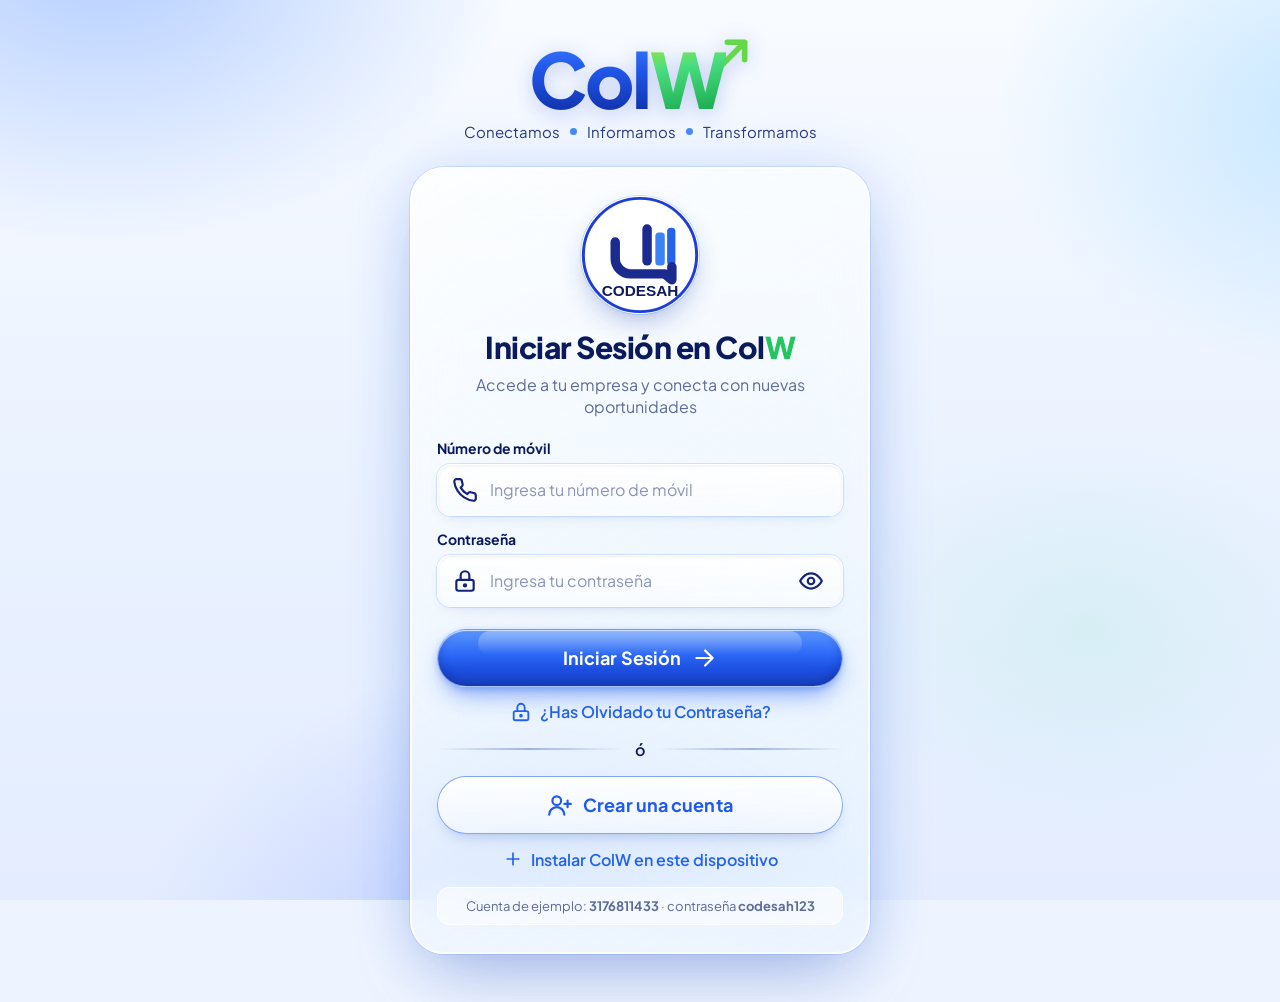
==== commit 47b949d4: "Replace AVAL prototype with ColW front (static, GitHub Pages) Copies the ColW front (HTML/CSS/JS/ima" ====
--- a/index.html
+++ b/index.html
@@ -1,838 +1,31 @@
-<!DOCTYPE html>
+<!doctype html>
 <html lang="es">
 <head>
-<meta charset="utf-8">
-<meta name="viewport" content="width=device-width, initial-scale=1, viewport-fit=cover">
-<title>AVAL</title>
-<meta name="description" content="Prototipo navegable de AVAL, red de empresas verificadas de Colombia.">
-<meta name="apple-mobile-web-app-capable" content="yes">
-<meta name="apple-mobile-web-app-status-bar-style" content="black-translucent">
-<meta name="apple-mobile-web-app-title" content="AVAL">
-<meta name="theme-color" content="#f3f2f2">
-<link rel="manifest" href="manifest.json">
-<link rel="icon" href="icon.png">
-<link rel="apple-touch-icon" href="icon.png">
-<link rel="stylesheet" href="https://fonts.googleapis.com/css2?family=Archivo:wght@400;600;800&display=swap">
-<style>
-/* ============ Tokens — "tinta" (default) ============ */
-:root{
-  --ink:#201e1d;
-  --ink2:rgba(32,30,29,.2); --ink22:rgba(32,30,29,.22); --ink25:rgba(32,30,29,.25);
-  --ink3:rgba(32,30,29,.3); --ink35:rgba(32,30,29,.35); --ink4:rgba(32,30,29,.4);
-  --ink45:rgba(32,30,29,.45); --ink5:rgba(32,30,29,.5); --ink55:rgba(32,30,29,.55);
-  --ink6:rgba(32,30,29,.6); --ink68:rgba(32,30,29,.68); --ink78:rgba(32,30,29,.78); --ink8:rgba(32,30,29,.8);
-  --color-bg:#f3f2f2; --color-surface:#eae9e9; --color-text:#201e1d;
-  --color-divider: var(--ink4);
-  --color-accent:#ec3013; --color-accent-100:#fff2ef; --color-accent-200:#ffe0d9;
-  --color-accent-600:#dd2b0f; --color-accent-700:#ae1800; --color-accent-800:#7c1405;
-  --color-neutral-100:#f8f4f4; --color-neutral-800:#444141;
-  --safe-t: env(safe-area-inset-top, 0px);
-  --safe-b: env(safe-area-inset-bottom, 0px);
-}
-/* ============ Tokens — "azul" (alt palette, same structure) ============ */
-:root[data-tema="azul"]{
-  --ink:#e9f0ff;
-  --ink2:rgba(233,240,255,.30); --ink22:rgba(233,240,255,.32); --ink25:rgba(233,240,255,.35);
-  --ink3:rgba(233,240,255,.40); --ink35:rgba(233,240,255,.45); --ink4:rgba(233,240,255,.50);
-  --ink45:rgba(233,240,255,.55); --ink5:rgba(233,240,255,.58); --ink55:rgba(233,240,255,.63);
-  --ink6:rgba(233,240,255,.68); --ink68:rgba(233,240,255,.76); --ink78:rgba(233,240,255,.86); --ink8:rgba(233,240,255,.88);
-  --color-bg:#0a1733; --color-surface:#15264f; --color-text:#e9f0ff;
-  --color-divider: rgba(233,240,255,.42);
-  --color-accent:#4d8dff; --color-accent-100:#18306b; --color-accent-200:#1f3c80;
-  --color-accent-600:#6ea4ff; --color-accent-700:#a9c8ff; --color-accent-800:#d6e4ff;
-  --color-neutral-100:#16254d; --color-neutral-800:#d3e0f7;
-}
-
-*,*::before,*::after{box-sizing:border-box}
-html,body{height:100%}
-body{
-  margin:0; background:var(--color-bg); color:var(--color-text);
-  font-family:Archivo,system-ui,sans-serif; -webkit-font-smoothing:antialiased;
-  overscroll-behavior-y:none;
-}
-h1,h2,h3{margin:0;letter-spacing:-.03em}
-p{margin:0}
-a{color:var(--color-accent);text-decoration:none}
-button{font-family:inherit}
-img{max-width:100%}
-[hidden]{display:none!important}
-:focus-visible{outline:2px solid var(--color-accent);outline-offset:2px}
-
-/* ---- design-system component classes (from Modernist styles.css) ---- */
-.hr{height:2px;border:0;margin:20px 0;background:var(--color-divider)}
-.btn{
-  display:inline-flex;align-items:center;justify-content:center;gap:6px;cursor:pointer;
-  font-family:Archivo,sans-serif;font-weight:800;font-size:14px;line-height:1.2;color:var(--color-text);
-  background:transparent;border:1px solid transparent;padding:10px 15px;border-radius:0;
-  -webkit-tap-highlight-color:transparent;
-}
-.btn svg{display:block;flex:none}
-.btn-primary{background:var(--color-accent);color:#fff}
-.btn-primary:active{background:var(--color-accent-700)}
-.btn-secondary{border-color:var(--color-divider)}
-.btn-secondary:active{background:color-mix(in srgb, var(--color-text) 14%, transparent)}
-.btn-ghost{color:var(--color-accent);padding-inline:2px}
-.btn-ghost:active{opacity:.6}
-.btn-block{width:100%;justify-content:flex-start;text-align:left}
-.btn[disabled]{opacity:.5;cursor:default}
-.field label{display:block;font-size:12px;margin-bottom:5px;color:var(--ink6)}
-.input{
-  width:100%;min-height:36px;padding:6px 10px;font:inherit;font-size:14px;color:var(--color-text);
-  caret-color:var(--color-accent);background:var(--color-surface);border:1px solid var(--color-divider);border-radius:0;
-}
-.input:focus-visible{border-color:var(--color-accent);outline-offset:0}
-.tag{display:inline-flex;align-items:center;font-size:11px;letter-spacing:.02em;padding:3px 10px}
-.tag-accent{background:var(--color-accent-100);color:var(--color-accent-800)}
-.tag-neutral{background:var(--color-neutral-100);color:var(--color-neutral-800)}
-.tag-outline{border:1px solid var(--color-accent);color:var(--color-accent)}
-.table{width:100%;border-collapse:collapse;font-size:14px}
-.table th{text-align:left;font-size:11px;letter-spacing:.08em;text-transform:uppercase;color:var(--ink6);padding:8px;border-bottom:2px solid var(--color-divider)}
-.table td{padding:8px;border-bottom:1px solid var(--color-divider)}
-
-/* ---- AVAL-specific atomics (from ColW.dc.html helmet) ---- */
-.mono{display:flex;align-items:center;justify-content:center;font-family:Archivo,sans-serif;font-weight:800;letter-spacing:.02em;flex:none}
-.kick{font:600 9px/1 Archivo,sans-serif;letter-spacing:.16em;text-transform:uppercase;color:var(--ink55)}
-.rulehd{display:flex;align-items:center;justify-content:space-between;border-bottom:2px solid var(--ink4);padding-bottom:6px;margin-bottom:12px}
-.stat{border:1px solid var(--ink25);padding:9px 10px}
-.statn{font:800 19px/1 Archivo,sans-serif;letter-spacing:-.02em}
-.statl{font:600 7.5px/1.2 Archivo,sans-serif;letter-spacing:.12em;text-transform:uppercase;color:var(--ink55);margin-top:5px}
-.row{display:flex;gap:10px;padding:12px 0;border-bottom:1px solid var(--ink22)}
-.seal{display:inline-flex;align-items:center;gap:4px;background:var(--ink);color:var(--color-bg);font:600 8px/1 Archivo,sans-serif;letter-spacing:.1em;text-transform:uppercase;padding:4px 6px}
-.sb{scrollbar-width:none}
-.sb::-webkit-scrollbar{width:0;height:0}
-
-/* ---- image-slot placeholders (static, no upload runtime) ---- */
-.ph{
-  display:flex;align-items:center;justify-content:center;gap:6px;flex-direction:column;
-  background:repeating-linear-gradient(135deg, var(--ink2) 0 2px, transparent 2px 11px), var(--color-surface);
-  color:var(--ink45);font:600 8.5px/1.4 Archivo,sans-serif;letter-spacing:.08em;text-transform:uppercase;
-  text-align:center;padding:10px;width:100%;
-}
-.ph svg{opacity:.7}
-
-/* ============ app shell ============ */
-#app{height:100%;display:flex;flex-direction:column;overflow:hidden}
-.appbar{
-  flex:none;display:flex;align-items:flex-end;justify-content:space-between;gap:10px;
-  padding:calc(var(--safe-t) + 18px) 18px 9px;border-bottom:2px solid var(--ink4);
-}
-.appbar-left{display:flex;align-items:flex-end;gap:8px;min-width:0}
-.wordmark-wrap{min-width:0}
-.wordmark{font:800 25px/1 Archivo,sans-serif;letter-spacing:-.035em;white-space:nowrap}
-.wordmark .accent{color:var(--color-accent)}
-.tagline{font:600 7px/1 Archivo,sans-serif;letter-spacing:.17em;text-transform:uppercase;color:var(--ink55);margin-top:5px;white-space:nowrap;overflow:hidden;text-overflow:ellipsis}
-.appbar-actions{display:flex;gap:6px;flex:none}
-.iconbtn{
-  width:30px;height:30px;border:1px solid var(--ink35);display:flex;align-items:center;justify-content:center;
-  position:relative;background:transparent;color:var(--color-text);cursor:pointer;padding:0;
-  -webkit-tap-highlight-color:transparent;
-}
-.iconbtn:active{background:var(--ink2)}
-.iconbtn .dot{position:absolute;top:-4px;right:-4px;width:9px;height:9px;background:var(--color-accent)}
-#backBtn{margin-right:2px}
-
-#screens{flex:1;min-height:0;position:relative}
-.screen{height:100%;overflow-y:auto;-webkit-overflow-scrolling:touch}
-
-.tabbar{
-  flex:none;border-top:2px solid var(--ink4);display:grid;grid-template-columns:repeat(5,1fr);
-  background:var(--color-bg);padding-bottom:calc(var(--safe-b) + 10px);
-}
-.tab{
-  background:none;border:0;padding:11px 0 7px;cursor:pointer;display:flex;flex-direction:column;
-  align-items:center;gap:6px;min-height:52px;-webkit-tap-highlight-color:transparent;
-}
-.tab-bar{width:22px;height:3px;background:transparent}
-.tab-label{font:600 9px/1 Archivo,sans-serif;letter-spacing:.09em;text-transform:uppercase;color:var(--ink5)}
-.tab.is-active .tab-bar{background:var(--color-accent)}
-.tab.is-active .tab-label{color:var(--color-accent)}
-
-/* ---- toast ---- */
-#toast{
-  position:fixed;left:50%;bottom:calc(var(--safe-b) + 84px);transform:translateX(-50%) translateY(12px);
-  background:var(--ink);color:var(--color-bg);font:600 12px/1 Archivo,sans-serif;letter-spacing:.02em;
-  padding:11px 16px;opacity:0;pointer-events:none;transition:opacity .18s,transform .18s;z-index:50;
-  max-width:86%;text-align:center;
-}
-#toast.is-shown{opacity:1;transform:translateX(-50%) translateY(0)}
-
-/* ---- palette switch (only visible on login, matches the two proposed brand directions) ---- */
-.paleta-row{display:flex;align-items:center;gap:10px;padding:14px 18px 0}
-.temabtn{font:600 9px/1 Archivo,sans-serif;letter-spacing:.12em;text-transform:uppercase;padding:8px 11px;border:1px solid var(--ink45);background:transparent;color:var(--color-text);cursor:pointer}
-.temabtn.is-active{background:var(--ink);color:var(--color-bg);border-color:var(--ink)}
-
-@media (min-width:560px){
-  #app{max-width:480px;margin:0 auto;border-left:1px solid var(--ink2);border-right:1px solid var(--ink2)}
-}
-</style>
+  <meta charset="utf-8" />
+  <meta name="viewport" content="width=device-width, initial-scale=1, viewport-fit=cover" />
+  <title>ColW · Red que transforma y conecta el mundo</title>
+  <meta name="theme-color" content="#eef4ff" />
+  <meta name="description" content="Red empresarial de CODESAH: conecta empresas, publica novedades y genera oportunidades." />
+  <link rel="manifest" href="manifest.webmanifest" />
+  <link rel="icon" href="img/favicon.svg" type="image/svg+xml" />
+  <link rel="apple-touch-icon" href="img/apple-touch-icon.png" />
+  <meta name="apple-mobile-web-app-capable" content="yes" />
+  <meta name="mobile-web-app-capable" content="yes" />
+  <meta name="apple-mobile-web-app-status-bar-style" content="black-translucent" />
+  <meta name="apple-mobile-web-app-title" content="ColW" />
+  <meta name="format-detection" content="telephone=no" />
+  <link rel="preconnect" href="https://fonts.googleapis.com" />
+  <link href="https://fonts.googleapis.com/css2?family=Plus+Jakarta+Sans:wght@400;500;600;700;800&display=swap" rel="stylesheet" />
+  <link rel="stylesheet" href="css/styles.css" />
+  <link rel="stylesheet" href="css/glass.css" />
 </head>
 <body>
-<div id="app">
-
-  <header class="appbar">
-    <button class="iconbtn" id="backBtn" hidden aria-label="Atrás">
-      <svg width="15" height="15" viewBox="0 0 24 24" fill="none" stroke="currentColor" stroke-width="2.4" stroke-linecap="round" stroke-linejoin="round"><path d="M15 5l-7 7 7 7"/></svg>
-    </button>
-    <div class="appbar-left">
-      <div class="wordmark-wrap">
-        <div class="wordmark">AV<span class="accent">A</span>L</div>
-        <div class="tagline">Empresas verificadas · Colombia</div>
-      </div>
-    </div>
-    <div class="appbar-actions">
-      <button class="iconbtn" id="bellBtn" aria-label="Notificaciones">
-        <svg width="15" height="15" viewBox="0 0 24 24" fill="none" stroke="currentColor" stroke-width="2" stroke-linecap="round"><path d="M6 8a6 6 0 0112 0c0 7 3 9 3 9H3s3-2 3-9"/><path d="M10.3 21a1.9 1.9 0 003.4 0"/></svg>
-        <span class="dot"></span>
-      </button>
-      <button class="iconbtn" id="gearBtn" aria-label="Cambiar paleta">
-        <svg width="15" height="15" viewBox="0 0 24 24" fill="none" stroke="currentColor" stroke-width="2" stroke-linecap="round"><circle cx="12" cy="12" r="3.2"/><path d="M19.4 15a1.65 1.65 0 00.33 1.82l.06.06a2 2 0 11-2.83 2.83l-.06-.06a1.65 1.65 0 00-1.82-.33 1.65 1.65 0 00-1 1.51V21a2 2 0 11-4 0v-.09A1.65 1.65 0 008 19.4a1.65 1.65 0 00-1.82.33l-.06.06a2 2 0 11-2.83-2.83l.06-.06A1.65 1.65 0 004.6 15a1.65 1.65 0 00-1.51-1H3a2 2 0 110-4h.09A1.65 1.65 0 004.6 9a1.65 1.65 0 00-.33-1.82l-.06-.06a2 2 0 112.83-2.83l.06.06A1.65 1.65 0 009 4.6a1.65 1.65 0 001-1.51V3a2 2 0 114 0v.09a1.65 1.65 0 001 1.51 1.65 1.65 0 001.82-.33l.06-.06a2 2 0 112.83 2.83l-.06.06A1.65 1.65 0 0019.4 9c.14.61.67 1.05 1.3 1.05H21a2 2 0 110 4h-.09a1.65 1.65 0 00-1.51 1z"/></svg>
-      </button>
-    </div>
-  </header>
-
-  <main id="screens">
-
-    <!-- ============ LOGIN ============ -->
-    <section class="screen" id="screen-login">
-      <div class="ph" style="height:158px">
-        <svg width="22" height="22" viewBox="0 0 24 24" fill="none" stroke="currentColor" stroke-width="1.6"><rect x="3" y="5" width="18" height="14" rx="1"/><path d="M3 15l5-5 4 4 3-3 6 6"/><circle cx="8" cy="9" r="1.5"/></svg>
-        Suelta aquí la foto de portada
-      </div>
-      <div style="padding:24px 18px 0 18px">
-        <h1 style="font-size:33px;line-height:1.03">Haz negocios<br>con empresas<br>que <span style="color:var(--color-accent)">sí existen.</span></h1>
-        <p style="font-size:13px;line-height:1.6;color:var(--ink68);margin:14px 0 0">Cada perfil se cruza con el registro mercantil. Sin NIT verificado no hay cuenta.</p>
-        <hr class="hr">
-        <div class="field" style="margin-bottom:14px">
-          <label for="loginPhone">Número de móvil</label>
-          <input class="input" id="loginPhone" placeholder="300 000 0000" style="min-height:46px" inputmode="tel">
-        </div>
-        <div class="field">
-          <label for="loginPass">Contraseña</label>
-          <input class="input" id="loginPass" type="password" placeholder="••••••••" style="min-height:46px">
-        </div>
-        <button class="btn btn-primary btn-block" style="min-height:48px;margin-top:20px;font-size:15px" data-nav="feed">
-          Iniciar sesión
-          <svg width="16" height="16" viewBox="0 0 24 24" fill="none" stroke="currentColor" stroke-width="2.4" style="margin-left:auto"><path d="M5 12h14M13 6l6 6-6 6"/></svg>
-        </button>
-        <button class="btn btn-secondary btn-block" style="min-height:48px;margin-top:8px;font-size:15px" data-nav="registro">
-          Registrar mi empresa
-          <svg width="16" height="16" viewBox="0 0 24 24" fill="none" stroke="currentColor" stroke-width="2.4" style="margin-left:auto"><path d="M12 5v14M5 12h14"/></svg>
-        </button>
-        <a href="#" style="display:inline-block;font-size:12.5px;margin-top:16px;border-bottom:1px solid var(--color-accent)" data-toast="Función no disponible en este prototipo">¿Olvidaste tu contraseña?</a>
-        <div style="margin-top:26px;border-top:2px solid var(--ink4);padding-top:11px">
-          <div class="kick">Con el aval de</div>
-          <div style="display:grid;grid-template-columns:1fr 1fr;gap:8px;margin-top:9px">
-            <div style="border:1px dashed var(--ink45);padding:11px;font:600 8px/1.5 Archivo,sans-serif;letter-spacing:.09em;text-transform:uppercase;color:var(--ink5)">[ Logo ]<br>Cámaras de Comercio</div>
-            <div style="border:1px dashed var(--ink45);padding:11px;font:600 8px/1.5 Archivo,sans-serif;letter-spacing:.09em;text-transform:uppercase;color:var(--ink5)">[ Logo ]<br>MinComercio</div>
-          </div>
-        </div>
-        <div class="paleta-row" style="padding:0;margin-top:22px">
-          <span class="kick">Paleta</span>
-          <button class="temabtn is-active" id="temaTinta" type="button">Tinta · rojo</button>
-          <button class="temabtn" id="temaAzul" type="button" style="border-left:0">Azul institucional</button>
-        </div>
-        <div style="height:24px"></div>
-      </div>
-    </section>
-
-    <!-- ============ REGISTRO ============ -->
-    <section class="screen" id="screen-registro" hidden>
-      <div style="padding:20px 18px 40px">
-        <div style="display:flex;gap:4px;margin-bottom:14px">
-          <div style="flex:1;height:5px;background:var(--color-accent)"></div>
-          <div style="flex:1;height:5px;background:var(--color-accent)"></div>
-          <div style="flex:1;height:5px;background:var(--ink2)"></div>
-        </div>
-        <div class="kick">Paso 2 de 3 · Verificación</div>
-        <h2 style="font-size:27px;margin:8px 0 0;line-height:1.05">Tu NIT hace<br>el trabajo pesado.</h2>
-        <p style="font-size:12.5px;line-height:1.6;color:var(--ink68);margin:10px 0 0">Escríbelo y traemos razón social, fecha de constitución y estado de la matrícula desde la Cámara de Comercio.</p>
-        <hr class="hr">
-        <div class="field">
-          <label for="nitInput">NIT o ID tributaria</label>
-          <input class="input" id="nitInput" value="901359546" style="min-height:46px;font:800 19px/1 Archivo,sans-serif;letter-spacing:.06em">
-        </div>
-        <div style="border:2px solid var(--ink);padding:13px;margin-top:14px">
-          <div style="display:flex;align-items:center;gap:7px">
-            <svg width="15" height="15" viewBox="0 0 24 24" fill="none" stroke="currentColor" style="color:var(--color-accent)" stroke-width="3"><path d="M20 6L9 17l-5-5"/></svg>
-            <span style="font:800 12px/1 Archivo,sans-serif;letter-spacing:.06em;text-transform:uppercase">Matrícula activa</span>
-          </div>
-          <div style="font:800 18px/1.15 Archivo,sans-serif;margin-top:10px;letter-spacing:-.02em">Codesah Tecnología S.A.S.</div>
-          <div style="display:grid;grid-template-columns:1fr 1fr;gap:1px;background:var(--ink22);margin-top:11px">
-            <div style="background:var(--color-bg);padding:8px 0"><div class="statl" style="margin:0">Constituida</div><div style="font-size:13px;font-weight:600;margin-top:3px">12 / 03 / 2018</div></div>
-            <div style="background:var(--color-bg);padding:8px 0 8px 10px"><div class="statl" style="margin:0">Cámara</div><div style="font-size:13px;font-weight:600;margin-top:3px">Cali · Valle</div></div>
-          </div>
-        </div>
-        <div style="display:grid;grid-template-columns:1fr 1fr;gap:10px;margin-top:14px">
-          <div class="field"><label for="siglaInput">Sigla</label><input class="input" id="siglaInput" placeholder="CODESAH" style="min-height:42px"></div>
-          <div class="field"><label for="sectorInput">Sector</label><input class="input" id="sectorInput" value="Tecnología" style="min-height:42px"></div>
-        </div>
-        <div class="field" style="margin-top:12px"><label for="correoInput">Correo corporativo</label><input class="input" id="correoInput" placeholder="contacto@empresa.com.co" style="min-height:42px"></div>
-        <button class="btn btn-primary btn-block" style="min-height:48px;margin-top:20px;font-size:15px" data-nav="perfil">
-          Confirmar y continuar
-          <svg width="16" height="16" viewBox="0 0 24 24" fill="none" stroke="currentColor" stroke-width="2.4" style="margin-left:auto"><path d="M5 12h14M13 6l6 6-6 6"/></svg>
-        </button>
-        <p style="font-size:11px;line-height:1.55;color:var(--ink55);margin-top:12px">Al continuar autorizas la consulta de tu matrícula mercantil y de antecedentes fiscales públicos.</p>
-      </div>
-    </section>
-
-    <!-- ============ FEED ============ -->
-    <section class="screen" id="screen-feed" hidden>
-      <div style="padding-bottom:20px">
-        <div style="padding:14px 0 12px;border-bottom:2px solid var(--ink4)">
-          <div class="kick" style="padding:0 18px">Historias de empresas</div>
-          <div class="sb" style="display:flex;gap:10px;overflow-x:auto;padding:10px 18px 0">
-            <div style="flex:none;width:62px;cursor:pointer" data-nav="perfil"><div class="mono" style="height:62px;width:62px;outline:2px solid var(--color-accent);outline-offset:2px;background:var(--ink);color:var(--color-bg);font-size:21px">CS</div><div style="font:600 8.5px/1.25 Archivo,sans-serif;text-align:center;margin-top:7px;letter-spacing:.02em">Codesah</div></div>
-            <div style="flex:none;width:62px;cursor:pointer" data-nav="perfil"><div class="mono" style="height:62px;width:62px;outline:2px solid var(--color-accent);outline-offset:2px;background:var(--ink);color:var(--color-bg);font-size:21px">AP</div><div style="font:600 8.5px/1.25 Archivo,sans-serif;text-align:center;margin-top:7px;letter-spacing:.02em">Aluminios</div></div>
-            <div style="flex:none;width:62px;cursor:pointer" data-nav="perfil"><div class="mono" style="height:62px;width:62px;outline:2px solid var(--color-accent);outline-offset:2px;background:var(--ink);color:var(--color-bg);font-size:21px">AH</div><div style="font:600 8.5px/1.25 Archivo,sans-serif;text-align:center;margin-top:7px;letter-spacing:.02em">Agroaromas</div></div>
-            <div style="flex:none;width:62px;cursor:pointer" data-nav="perfil"><div class="mono" style="height:62px;width:62px;outline:2px solid var(--color-accent);outline-offset:2px;background:var(--ink);color:var(--color-bg);font-size:21px">SV</div><div style="font:600 8.5px/1.25 Archivo,sans-serif;text-align:center;margin-top:7px;letter-spacing:.02em">Segurivalle</div></div>
-            <div style="flex:none;width:62px;cursor:pointer" data-nav="perfil"><div class="mono" style="height:62px;width:62px;outline:2px solid var(--color-accent);outline-offset:2px;background:var(--ink);color:var(--color-bg);font-size:21px">LN</div><div style="font:600 8.5px/1.25 Archivo,sans-serif;text-align:center;margin-top:7px;letter-spacing:.02em">La Nueva</div></div>
-            <div style="flex:none;width:62px;cursor:pointer" data-nav="perfil"><div class="mono" style="height:62px;width:62px;outline:2px solid var(--color-accent);outline-offset:2px;background:var(--ink);color:var(--color-bg);font-size:21px">TC</div><div style="font:600 8.5px/1.25 Archivo,sans-serif;text-align:center;margin-top:7px;letter-spacing:.02em">Transcali</div></div>
-          </div>
-        </div>
-
-        <div style="padding:14px 18px 0">
-          <div style="border:2px solid var(--color-accent);padding:12px">
-            <div style="display:flex;align-items:center;gap:6px"><span style="width:7px;height:7px;background:var(--color-accent)"></span><span class="kick" style="color:var(--color-accent-700)">Lectura de tu IA</span></div>
-            <p style="font-size:13px;line-height:1.55;margin:8px 0 10px">Tres empresas de Cali buscaron <strong>“soporte de redes”</strong> esta semana. Tu perfil aparece pero no tienes ese servicio listado.</p>
-            <button class="btn btn-primary" style="font-size:12.5px;padding:8px 12px" data-nav="reco">Ver recomendaciones</button>
-          </div>
-        </div>
-
-        <div style="padding:18px 18px 0">
-          <div class="rulehd"><span class="kick">Movimiento en tu red</span><span class="kick">Hoy</span></div>
-
-          <div style="border-bottom:2px solid var(--ink4);padding-bottom:16px">
-            <div style="display:flex;gap:10px;align-items:flex-start">
-              <div class="mono" style="height:44px;width:44px;flex:none;background:var(--ink);color:var(--color-bg);font-size:15px">AP</div>
-              <div style="flex:1;min-width:0">
-                <div style="display:flex;align-items:center;gap:5px">
-                  <span style="font:800 15px/1.15 Archivo,sans-serif;letter-spacing:-.01em">Aluminios del Pacífico</span>
-                  <svg width="13" height="13" viewBox="0 0 24 24" fill="currentColor" style="color:var(--color-accent)"><path d="M12 1l2.6 2.1 3.3-.3.9 3.2 2.9 1.6-1.2 3.1 1.2 3.1-2.9 1.6-.9 3.2-3.3-.3L12 21l-2.6-2.1-3.3.3-.9-3.2L2.3 14l1.2-3.1L2.3 7.8l2.9-1.6.9-3.2 3.3.3z"/><path d="M8 12.2l2.6 2.6L16 9.4" stroke="#ffffff" stroke-width="2" fill="none" stroke-linecap="round"/></svg>
-                </div>
-                <div style="font:600 9px/1 Archivo,sans-serif;letter-spacing:.1em;text-transform:uppercase;color:var(--ink55);margin-top:4px">Industrial · Yumbo · hace 2 h</div>
-              </div>
-              <button class="btn btn-secondary" style="font-size:11.5px;padding:6px 10px" data-follow>Seguir</button>
-            </div>
-            <p style="font-size:13.5px;line-height:1.55;margin:11px 0 0">Ampliamos planta: ahora cortamos perfilería a medida en 48 horas para constructoras del suroccidente.</p>
-            <div class="ph" style="height:170px;margin-top:11px">
-              <svg width="20" height="20" viewBox="0 0 24 24" fill="none" stroke="currentColor" stroke-width="1.6"><rect x="3" y="5" width="18" height="14" rx="1"/><path d="M3 15l5-5 4 4 3-3 6 6"/><circle cx="8" cy="9" r="1.5"/></svg>
-              Suelta aquí la foto de la publicación
-            </div>
-            <div style="display:flex;gap:8px;margin-top:10px;flex-wrap:wrap">
-              <span class="tag tag-accent">Perfilería</span>
-              <span class="tag tag-neutral">Construcción</span>
-              <span class="tag tag-outline">Entrega 48 h</span>
-            </div>
-            <div style="display:flex;gap:16px;margin-top:12px;align-items:center">
-              <button class="btn btn-ghost" style="font-size:12px;padding:4px 0" data-like data-count="24">Me interesa · 24</button>
-              <button class="btn btn-ghost" style="font-size:12px;padding:4px 0" data-nav="chat">Cotizar</button>
-              <span style="margin-left:auto" class="statl">Verificada 2019</span>
-            </div>
-          </div>
-
-          <div style="padding-top:16px">
-            <div style="display:flex;gap:10px;align-items:flex-start">
-              <div class="mono" style="height:44px;width:44px;flex:none;background:var(--color-accent);color:var(--color-bg);font-size:15px">AH</div>
-              <div style="flex:1;min-width:0">
-                <div style="display:flex;align-items:center;gap:5px">
-                  <span style="font:800 15px/1.15 Archivo,sans-serif;letter-spacing:-.01em">Agroaromas del Huila</span>
-                  <svg width="13" height="13" viewBox="0 0 24 24" fill="currentColor" style="color:var(--color-accent)"><path d="M12 1l2.6 2.1 3.3-.3.9 3.2 2.9 1.6-1.2 3.1 1.2 3.1-2.9 1.6-.9 3.2-3.3-.3L12 21l-2.6-2.1-3.3.3-.9-3.2L2.3 14l1.2-3.1L2.3 7.8l2.9-1.6.9-3.2 3.3.3z"/><path d="M8 12.2l2.6 2.6L16 9.4" stroke="#ffffff" stroke-width="2" fill="none" stroke-linecap="round"/></svg>
-                </div>
-                <div style="font:600 9px/1 Archivo,sans-serif;letter-spacing:.1em;text-transform:uppercase;color:var(--ink55);margin-top:4px">Agroindustria · Neiva · hace 5 h</div>
-              </div>
-              <button class="btn btn-secondary" style="font-size:11.5px;padding:6px 10px" data-follow>Seguir</button>
-            </div>
-            <p style="font-size:13.5px;line-height:1.55;margin:11px 0 0">Buscamos empaque flexible con barrera de aroma. Volumen: 40.000 unidades / mes.</p>
-            <div style="border-left:3px solid var(--color-accent);padding:9px 0 9px 11px;margin-top:11px;background:var(--color-accent-100)">
-              <div class="kick" style="color:var(--color-accent-700)">Oportunidad abierta</div>
-              <div style="font-size:12.5px;margin-top:5px;line-height:1.5">Cierra en 6 días · 11 empresas ya respondieron</div>
-            </div>
-          </div>
-        </div>
-      </div>
-    </section>
-
-    <!-- ============ PERFIL ============ -->
-    <section class="screen" id="screen-perfil" hidden>
-      <div style="padding-bottom:24px">
-        <div class="ph" style="height:118px">
-          <svg width="20" height="20" viewBox="0 0 24 24" fill="none" stroke="currentColor" stroke-width="1.6"><rect x="3" y="5" width="18" height="14" rx="1"/><path d="M3 15l5-5 4 4 3-3 6 6"/><circle cx="8" cy="9" r="1.5"/></svg>
-          Suelta aquí la portada de la empresa
-        </div>
-        <div style="padding:0 18px">
-          <div style="display:flex;gap:12px;align-items:flex-end;margin-top:-26px">
-            <div class="mono" style="height:76px;width:76px;border:3px solid var(--color-bg);background:var(--color-accent);color:var(--color-bg);font-size:26px">CS</div>
-            <div style="padding-bottom:4px;display:flex;gap:6px">
-              <button class="btn btn-primary" style="font-size:12.5px;padding:8px 14px" data-follow>Seguir</button>
-              <button class="btn btn-secondary" style="font-size:12.5px;padding:8px 14px" data-nav="chat">Contactar</button>
-            </div>
-          </div>
-          <div style="display:flex;align-items:center;gap:6px;margin-top:13px">
-            <h2 style="font-size:26px">Codesah S.A.S.</h2>
-            <svg width="17" height="17" viewBox="0 0 24 24" fill="currentColor" style="color:var(--color-accent)"><path d="M12 1l2.6 2.1 3.3-.3.9 3.2 2.9 1.6-1.2 3.1 1.2 3.1-2.9 1.6-.9 3.2-3.3-.3L12 21l-2.6-2.1-3.3.3-.9-3.2L2.3 14l1.2-3.1L2.3 7.8l2.9-1.6.9-3.2 3.3.3z"/><path d="M8 12.2l2.6 2.6L16 9.4" stroke="#ffffff" stroke-width="2" fill="none" stroke-linecap="round"/></svg>
-          </div>
-          <div style="font:600 9.5px/1 Archivo,sans-serif;letter-spacing:.12em;text-transform:uppercase;color:var(--ink55);margin-top:6px">NIT 901359546 · Cali, Valle · Tecnología</div>
-          <p style="font-size:13.5px;line-height:1.55;margin:11px 0 0">Infraestructura tecnológica para pymes del suroccidente. Redes, seguridad y soporte con SLA firmado.</p>
-
-          <div style="display:grid;grid-template-columns:repeat(3,1fr);gap:8px;margin-top:15px">
-            <div class="stat"><div class="statn">8</div><div class="statl">Años operando</div></div>
-            <div class="stat"><div class="statn">25</div><div class="statl">Empleos</div></div>
-            <div class="stat"><div class="statn">156</div><div class="statl">Seguidores</div></div>
-          </div>
-
-          <hr class="hr">
-          <div class="rulehd"><span class="kick">Confianza verificada</span></div>
-          <div style="display:flex;flex-direction:column;gap:1px;background:var(--ink22);border-top:1px solid var(--ink22);border-bottom:1px solid var(--ink22)">
-            <div style="background:var(--color-bg);padding:11px 0;display:flex;align-items:center;gap:9px">
-              <div style="border:1px dashed var(--ink45);width:46px;height:34px;flex:none;display:flex;align-items:center;justify-content:center;font:600 7px/1 Archivo,sans-serif;color:var(--ink5)">LOGO</div>
-              <div style="flex:1"><div style="font-size:13px;font-weight:600">Cámara de Comercio de Cali</div><div class="statl" style="margin-top:3px">Matrícula renovada · 2026</div></div>
-              <span class="seal">Vigente</span>
-            </div>
-            <div style="background:var(--color-bg);padding:11px 0;display:flex;align-items:center;gap:9px">
-              <div style="border:1px dashed var(--ink45);width:46px;height:34px;flex:none;display:flex;align-items:center;justify-content:center;font:600 7px/1 Archivo,sans-serif;color:var(--ink5)">LOGO</div>
-              <div style="flex:1"><div style="font-size:13px;font-weight:600">DIAN · Responsable de IVA</div><div class="statl" style="margin-top:3px">RUT actualizado · 04 / 2026</div></div>
-              <span class="seal">Al día</span>
-            </div>
-            <div style="background:var(--color-bg);padding:11px 0;display:flex;align-items:center;gap:9px">
-              <div style="border:1px dashed var(--ink45);width:46px;height:34px;flex:none;display:flex;align-items:center;justify-content:center;font:600 7px/1 Archivo,sans-serif;color:var(--ink5)">LOGO</div>
-              <div style="flex:1"><div style="font-size:13px;font-weight:600">Contraloría · Antecedentes</div><div class="statl" style="margin-top:3px">Sin reportes fiscales</div></div>
-              <span class="seal">Limpio</span>
-            </div>
-          </div>
-          <button class="btn btn-secondary btn-block" style="min-height:42px;margin-top:10px;font-size:13px" data-nav="antecedentes">
-            Ver certificados completos
-            <svg width="15" height="15" viewBox="0 0 24 24" fill="none" stroke="currentColor" stroke-width="2.4" style="margin-left:auto"><path d="M5 12h14M13 6l6 6-6 6"/></svg>
-          </button>
-
-          <hr class="hr">
-          <div class="rulehd"><span class="kick">Servicios</span><span class="kick">4</span></div>
-          <div style="display:flex;flex-wrap:wrap;gap:6px">
-            <span class="tag tag-neutral" style="font-size:12px;padding:6px 11px">Redes y conectividad</span>
-            <span class="tag tag-neutral" style="font-size:12px;padding:6px 11px">Cámaras de seguridad</span>
-            <span class="tag tag-neutral" style="font-size:12px;padding:6px 11px">Soporte técnico</span>
-            <span class="tag tag-neutral" style="font-size:12px;padding:6px 11px">Equipos de cómputo</span>
-          </div>
-
-          <hr class="hr">
-          <div class="rulehd"><span class="kick">Referencias comerciales</span><span class="kick">9 negocios</span></div>
-          <div style="display:flex;gap:9px;align-items:flex-start;padding-bottom:12px;border-bottom:1px solid var(--ink22)">
-            <div class="mono" style="height:34px;width:34px;flex:none;background:transparent;color:var(--ink);box-shadow:inset 0 0 0 1.5px var(--ink55);font-size:12px">AP</div>
-            <div>
-              <div style="font-size:13px;font-weight:600">Aluminios del Pacífico</div>
-              <div style="font:800 12px/1 Archivo,sans-serif;color:var(--color-accent);letter-spacing:.14em;margin-top:4px">★★★★★</div>
-              <p style="font-size:12.5px;line-height:1.5;margin:6px 0 0;color:var(--ink8)">Cablearon la planta nueva en dos semanas. Facturaron como se acordó.</p>
-            </div>
-          </div>
-          <div style="display:flex;gap:9px;align-items:flex-start;padding-top:12px">
-            <div class="mono" style="height:34px;width:34px;flex:none;background:var(--ink);color:var(--color-bg);font-size:12px">LN</div>
-            <div>
-              <div style="font-size:13px;font-weight:600">Panadería La Nueva</div>
-              <div style="font:800 12px/1 Archivo,sans-serif;color:var(--color-accent);letter-spacing:.14em;margin-top:4px">★★★★☆</div>
-              <p style="font-size:12.5px;line-height:1.5;margin:6px 0 0;color:var(--ink8)">Buen soporte. La instalación se corrió tres días.</p>
-            </div>
-          </div>
-        </div>
-      </div>
-    </section>
-
-    <!-- ============ IA (asistente) ============ -->
-    <section class="screen" id="screen-ia" hidden>
-      <div style="display:flex;flex-direction:column;min-height:100%">
-        <div style="padding:14px 18px 12px;border-bottom:2px solid var(--ink4)">
-          <div style="display:flex;align-items:center;gap:7px">
-            <span style="width:9px;height:9px;background:var(--color-accent)"></span>
-            <span style="font:800 15px/1 Archivo,sans-serif;letter-spacing:-.01em">Asistente AVAL</span>
-          </div>
-          <div class="statl" style="margin-top:6px">Te lleva a la empresa correcta, no a una lista</div>
-        </div>
-        <div id="aiThread" style="flex:1;padding:16px 18px 10px;display:flex;flex-direction:column;gap:14px">
-          <div style="align-self:flex-end;max-width:84%;background:var(--ink);color:var(--color-bg);padding:11px 13px;font-size:13.5px;line-height:1.5">Necesito quien me instale cámaras en una bodega en Yumbo, con factura electrónica.</div>
-          <div style="max-width:92%">
-            <div class="kick" style="color:var(--color-accent-700);margin-bottom:6px">Asistente</div>
-            <div style="border:1px solid var(--ink3);padding:12px;font-size:13.5px;line-height:1.55">Encontré 3 empresas verificadas que cubren Yumbo y facturan electrónicamente. Las ordené por antecedentes al día y negocios cerrados aquí.</div>
-            <div style="margin-top:9px;border:2px solid var(--ink)">
-              <div style="display:flex;gap:10px;padding:11px;align-items:center;border-bottom:1px solid var(--ink22)">
-                <div class="mono" style="height:38px;width:38px;flex:none;background:var(--color-accent);color:var(--color-bg);font-size:13px">CS</div>
-                <div style="flex:1;min-width:0"><div style="font:800 13.5px/1.2 Archivo,sans-serif">Codesah S.A.S.</div><div class="statl" style="margin-top:3px">8 años · 9 negocios · DIAN al día</div></div>
-                <span class="seal">1</span>
-              </div>
-              <div style="display:flex;gap:10px;padding:11px;align-items:center;border-bottom:1px solid var(--ink22)">
-                <div class="mono" style="height:38px;width:38px;flex:none;background:transparent;color:var(--ink);box-shadow:inset 0 0 0 1.5px var(--ink55);font-size:13px">SV</div>
-                <div style="flex:1;min-width:0"><div style="font:800 13.5px/1.2 Archivo,sans-serif">Segurivalle Ltda.</div><div class="statl" style="margin-top:3px">14 años · 4 negocios · DIAN al día</div></div>
-                <span class="seal">2</span>
-              </div>
-              <div style="padding:10px 11px;display:flex;gap:7px">
-                <button class="btn btn-primary" style="font-size:12px;padding:8px 12px;flex:1;justify-content:flex-start" data-nav="chat">Pedir cotización a las 3</button>
-                <button class="btn btn-secondary" style="font-size:12px;padding:8px 12px" data-nav="perfil">Ver perfil</button>
-              </div>
-            </div>
-          </div>
-          <div id="aiChips" style="display:flex;flex-wrap:wrap;gap:6px">
-            <button class="btn btn-secondary" style="font-size:11.5px;padding:7px 10px" data-chip="Proveedores de empaque">Proveedores de empaque</button>
-            <button class="btn btn-secondary" style="font-size:11.5px;padding:7px 10px" data-chip="¿Cómo verifico un NIT?">¿Cómo verifico un NIT?</button>
-            <button class="btn btn-secondary" style="font-size:11.5px;padding:7px 10px" data-chip="Empresas para exportar">Empresas para exportar</button>
-          </div>
-        </div>
-        <div style="flex:none;border-top:2px solid var(--ink4);padding:11px 18px 22px;display:flex;gap:7px;background:var(--color-bg)">
-          <input class="input" id="aiInput" placeholder="¿Qué necesita tu empresa?" style="min-height:44px;flex:1">
-          <button class="btn btn-primary" id="aiSendBtn" style="min-height:44px;padding:0 15px">
-            <svg width="17" height="17" viewBox="0 0 24 24" fill="none" stroke="currentColor" stroke-width="2.4"><path d="M5 12h14M13 6l6 6-6 6"/></svg>
-          </button>
-        </div>
-      </div>
-    </section>
-
-    <!-- ============ BUSCAR ============ -->
-    <section class="screen" id="screen-buscar" hidden>
-      <div style="padding:14px 18px 24px">
-        <input class="input" id="buscarInput" placeholder="Buscar empresa, servicio o NIT" style="min-height:46px;font-size:14px">
-        <div class="sb" style="display:flex;gap:6px;overflow-x:auto;margin-top:11px;padding-bottom:2px">
-          <span class="tag tag-accent" style="flex:none;font-size:11.5px;padding:6px 11px">Valle del Cauca</span>
-          <span class="tag tag-neutral" style="flex:none;font-size:11.5px;padding:6px 11px">Verificadas</span>
-          <span class="tag tag-neutral" style="flex:none;font-size:11.5px;padding:6px 11px">+5 años</span>
-          <span class="tag tag-neutral" style="flex:none;font-size:11.5px;padding:6px 11px">DIAN al día</span>
-        </div>
-
-        <hr class="hr">
-        <div class="rulehd"><span class="kick">Sectores</span><span class="kick">Ver todos</span></div>
-        <div style="display:grid;grid-template-columns:1fr 1fr 1fr;gap:1px;background:var(--ink22);border:1px solid var(--ink22)">
-          <div class="sector" style="background:var(--color-bg);padding:13px 9px;cursor:pointer"><div style="font:800 17px/1 Archivo,sans-serif;color:var(--color-accent)">412</div><div style="font:600 10px/1.3 Archivo,sans-serif;margin-top:6px">Tecnología</div></div>
-          <div class="sector" style="background:var(--color-bg);padding:13px 9px;cursor:pointer"><div style="font:800 17px/1 Archivo,sans-serif;color:var(--color-accent)">286</div><div style="font:600 10px/1.3 Archivo,sans-serif;margin-top:6px">Industria</div></div>
-          <div class="sector" style="background:var(--color-bg);padding:13px 9px;cursor:pointer"><div style="font:800 17px/1 Archivo,sans-serif;color:var(--color-accent)">193</div><div style="font:600 10px/1.3 Archivo,sans-serif;margin-top:6px">Agro</div></div>
-          <div class="sector" style="background:var(--color-bg);padding:13px 9px;cursor:pointer"><div style="font:800 17px/1 Archivo,sans-serif;color:var(--color-accent)">157</div><div style="font:600 10px/1.3 Archivo,sans-serif;margin-top:6px">Transporte</div></div>
-          <div class="sector" style="background:var(--color-bg);padding:13px 9px;cursor:pointer"><div style="font:800 17px/1 Archivo,sans-serif;color:var(--color-accent)">241</div><div style="font:600 10px/1.3 Archivo,sans-serif;margin-top:6px">Construcción</div></div>
-          <div class="sector" style="background:var(--color-bg);padding:13px 9px;cursor:pointer"><div style="font:800 17px/1 Archivo,sans-serif;color:var(--color-accent)">508</div><div style="font:600 10px/1.3 Archivo,sans-serif;margin-top:6px">Comercio</div></div>
-        </div>
-
-        <hr class="hr">
-        <div class="rulehd"><span class="kick">348 resultados</span><span class="kick">Por confianza</span></div>
-
-        <div class="row" style="align-items:flex-start">
-          <div class="mono" style="height:46px;width:46px;background:var(--ink);color:var(--color-bg);font-size:16px">SV</div>
-          <div style="flex:1;min-width:0">
-            <div style="display:flex;align-items:center;gap:5px"><span style="font:800 14px/1.2 Archivo,sans-serif;letter-spacing:-.01em">Segurivalle Ltda.</span><svg width="12" height="12" viewBox="0 0 24 24" fill="currentColor" style="color:var(--color-accent)"><path d="M12 1l2.6 2.1 3.3-.3.9 3.2 2.9 1.6-1.2 3.1 1.2 3.1-2.9 1.6-.9 3.2-3.3-.3L12 21l-2.6-2.1-3.3.3-.9-3.2L2.3 14l1.2-3.1L2.3 7.8l2.9-1.6.9-3.2 3.3.3z"/><path d="M8 12.2l2.6 2.6L16 9.4" stroke="#ffffff" stroke-width="2" fill="none" stroke-linecap="round"/></svg></div>
-            <div class="statl" style="margin-top:4px">14 años · Yumbo · DIAN al día</div>
-            <div style="font-size:12.5px;line-height:1.45;margin-top:6px;color:var(--ink8)">CCTV, control de acceso y monitoreo 24/7 para plantas industriales.</div>
-          </div>
-          <button class="btn btn-secondary" style="font-size:11.5px;padding:6px 9px;flex:none" data-nav="perfil">Ver</button>
-        </div>
-        <div class="row" style="align-items:flex-start">
-          <div class="mono" style="height:46px;width:46px;background:var(--ink);color:var(--color-bg);font-size:16px">RS</div>
-          <div style="flex:1;min-width:0">
-            <div style="display:flex;align-items:center;gap:5px"><span style="font:800 14px/1.2 Archivo,sans-serif;letter-spacing:-.01em">Redes del Sur S.A.S.</span><svg width="12" height="12" viewBox="0 0 24 24" fill="currentColor" style="color:var(--color-accent)"><path d="M12 1l2.6 2.1 3.3-.3.9 3.2 2.9 1.6-1.2 3.1 1.2 3.1-2.9 1.6-.9 3.2-3.3-.3L12 21l-2.6-2.1-3.3.3-.9-3.2L2.3 14l1.2-3.1L2.3 7.8l2.9-1.6.9-3.2 3.3.3z"/><path d="M8 12.2l2.6 2.6L16 9.4" stroke="#ffffff" stroke-width="2" fill="none" stroke-linecap="round"/></svg></div>
-            <div class="statl" style="margin-top:4px">6 años · Palmira · DIAN al día</div>
-            <div style="font-size:12.5px;line-height:1.45;margin-top:6px;color:var(--ink8)">Cableado estructurado certificado y fibra para bodegas.</div>
-          </div>
-          <button class="btn btn-secondary" style="font-size:11.5px;padding:6px 9px;flex:none" data-nav="perfil">Ver</button>
-        </div>
-        <div class="row" style="align-items:flex-start">
-          <div class="mono" style="height:46px;width:46px;background:var(--ink);color:var(--color-bg);font-size:16px">CS</div>
-          <div style="flex:1;min-width:0">
-            <div style="display:flex;align-items:center;gap:5px"><span style="font:800 14px/1.2 Archivo,sans-serif;letter-spacing:-.01em">Codesah S.A.S.</span><svg width="12" height="12" viewBox="0 0 24 24" fill="currentColor" style="color:var(--color-accent)"><path d="M12 1l2.6 2.1 3.3-.3.9 3.2 2.9 1.6-1.2 3.1 1.2 3.1-2.9 1.6-.9 3.2-3.3-.3L12 21l-2.6-2.1-3.3.3-.9-3.2L2.3 14l1.2-3.1L2.3 7.8l2.9-1.6.9-3.2 3.3.3z"/><path d="M8 12.2l2.6 2.6L16 9.4" stroke="#ffffff" stroke-width="2" fill="none" stroke-linecap="round"/></svg></div>
-            <div class="statl" style="margin-top:4px">8 años · Cali · 9 negocios cerrados</div>
-            <div style="font-size:12.5px;line-height:1.45;margin-top:6px;color:var(--ink8)">Infraestructura tecnológica con SLA firmado para pymes.</div>
-          </div>
-          <button class="btn btn-secondary" style="font-size:11.5px;padding:6px 9px;flex:none" data-nav="perfil">Ver</button>
-        </div>
-        <div class="row" style="align-items:flex-start;border-bottom:0">
-          <div class="mono" style="height:46px;width:46px;background:var(--ink);color:var(--color-bg);font-size:16px">AD</div>
-          <div style="flex:1;min-width:0">
-            <div style="display:flex;align-items:center;gap:5px"><span style="font:800 14px/1.2 Archivo,sans-serif;letter-spacing:-.01em">Andina Digital</span><svg width="12" height="12" viewBox="0 0 24 24" fill="currentColor" style="color:var(--color-accent)"><path d="M12 1l2.6 2.1 3.3-.3.9 3.2 2.9 1.6-1.2 3.1 1.2 3.1-2.9 1.6-.9 3.2-3.3-.3L12 21l-2.6-2.1-3.3.3-.9-3.2L2.3 14l1.2-3.1L2.3 7.8l2.9-1.6.9-3.2 3.3.3z"/><path d="M8 12.2l2.6 2.6L16 9.4" stroke="#ffffff" stroke-width="2" fill="none" stroke-linecap="round"/></svg></div>
-            <div class="statl" style="margin-top:4px">3 años · Buga · DIAN al día</div>
-            <div style="font-size:12.5px;line-height:1.45;margin-top:6px;color:var(--ink8)">Soporte remoto y mantenimiento preventivo por suscripción.</div>
-          </div>
-          <button class="btn btn-secondary" style="font-size:11.5px;padding:6px 9px;flex:none" data-nav="perfil">Ver</button>
-        </div>
-      </div>
-    </section>
-
-    <!-- ============ RECO ============ -->
-    <section class="screen" id="screen-reco" hidden>
-      <div style="padding:16px 18px 28px">
-        <div class="kick" style="color:var(--color-accent-700)">Para Codesah S.A.S.</div>
-        <h2 style="font-size:26px;margin:8px 0 0;line-height:1.06">Lo que la IA<br>haría esta semana.</h2>
-        <p style="font-size:12.5px;line-height:1.6;color:var(--ink68);margin:10px 0 0">Calculado con tu sector, tu ciudad, lo que buscan otras empresas y los negocios que ya cerraste.</p>
-        <hr class="hr">
-
-        <div style="border:2px solid var(--ink);padding:13px;margin-bottom:12px">
-          <div style="display:flex;justify-content:space-between;align-items:flex-start;gap:10px">
-            <div class="kick">Oportunidad · alta</div>
-            <span class="seal" style="background:var(--color-accent)">92 %</span>
-          </div>
-          <div style="font:800 17px/1.2 Archivo,sans-serif;margin-top:9px;letter-spacing:-.02em">Responde la solicitud de Agroaromas del Huila</div>
-          <p style="font-size:12.5px;line-height:1.55;margin:8px 0 0;color:var(--ink8)">Piden red y cámaras para su planta nueva. Ya cerraste dos proyectos casi idénticos.</p>
-          <button class="btn btn-primary btn-block" style="min-height:40px;font-size:12.5px;margin-top:11px" data-nav="chat">Abrir conversación<svg width="14" height="14" viewBox="0 0 24 24" fill="none" stroke="currentColor" stroke-width="2.6" style="margin-left:auto"><path d="M5 12h14M13 6l6 6-6 6"/></svg></button>
-        </div>
-
-        <div style="border:1px solid var(--ink3);padding:13px;margin-bottom:12px">
-          <div style="display:flex;justify-content:space-between;align-items:flex-start;gap:10px">
-            <div class="kick">Perfil · falta</div>
-            <span class="seal">+31 % vistas</span>
-          </div>
-          <div style="font:800 17px/1.2 Archivo,sans-serif;margin-top:9px;letter-spacing:-.02em">Agrega “Soporte de redes” a tus servicios</div>
-          <p style="font-size:12.5px;line-height:1.55;margin:8px 0 0;color:var(--ink8)">27 búsquedas en Cali este mes que tu perfil no está captando.</p>
-          <button class="btn btn-secondary btn-block" style="min-height:40px;font-size:12.5px;margin-top:11px" data-nav="perfil">Editar servicios<svg width="14" height="14" viewBox="0 0 24 24" fill="none" stroke="currentColor" stroke-width="2.6" style="margin-left:auto"><path d="M5 12h14M13 6l6 6-6 6"/></svg></button>
-        </div>
-
-        <div style="border:1px solid var(--ink3);padding:13px">
-          <div class="kick">Networking</div>
-          <div style="font:800 17px/1.2 Archivo,sans-serif;margin-top:9px;letter-spacing:-.02em">4 empresas complementarias, no competencia</div>
-          <p style="font-size:12.5px;line-height:1.55;margin:8px 0 0;color:var(--ink8)">Instaladores eléctricos que subcontratan lo que tú haces.</p>
-          <div style="display:flex;gap:7px;margin-top:11px;align-items:center">
-            <div class="mono" style="height:42px;width:42px;background:var(--ink);color:var(--color-bg);font-size:14px">EL</div>
-            <div class="mono" style="height:42px;width:42px;background:var(--color-accent);color:var(--color-bg);font-size:14px">IM</div>
-            <div class="mono" style="height:42px;width:42px;background:transparent;color:var(--ink);box-shadow:inset 0 0 0 1.5px var(--ink55);font-size:14px">VT</div>
-            <div class="mono" style="height:42px;width:42px;background:var(--ink);color:var(--color-bg);font-size:14px">RD</div>
-            <button class="btn btn-ghost" style="font-size:12px;margin-left:auto" data-nav="buscar">Ver</button>
-          </div>
-        </div>
-
-        <hr class="hr">
-        <p style="font-size:11px;line-height:1.55;color:var(--ink55)">Las recomendaciones usan datos públicos del registro mercantil y tu actividad en AVAL. Nunca el contenido de tus chats privados.</p>
-      </div>
-    </section>
-
-    <!-- ============ ANTECEDENTES ============ -->
-    <section class="screen" id="screen-antecedentes" hidden>
-      <div style="padding:16px 18px 28px">
-        <div class="kick">Antecedentes y certificados</div>
-        <h2 style="font-size:25px;margin:8px 0 0;line-height:1.06">Todo lo que otra empresa<br>puede comprobar de ti.</h2>
-        <hr class="hr">
-
-        <table class="table">
-          <thead><tr><th>Documento</th><th>Estado</th></tr></thead>
-          <tbody>
-            <tr><td><div style="font-weight:600;font-size:13px">Cámara de Comercio</div><div class="statl" style="margin-top:3px">Renovado 03/2026</div></td><td><span class="tag tag-accent">Vigente</span></td></tr>
-            <tr><td><div style="font-weight:600;font-size:13px">RUT · DIAN</div><div class="statl" style="margin-top:3px">Actualizado 04/2026</div></td><td><span class="tag tag-accent">Al día</span></td></tr>
-            <tr><td><div style="font-weight:600;font-size:13px">Antecedentes fiscales</div><div class="statl" style="margin-top:3px">Contraloría General</div></td><td><span class="tag tag-accent">Sin reportes</span></td></tr>
-            <tr><td><div style="font-weight:600;font-size:13px">Seguridad social</div><div class="statl" style="margin-top:3px">Planilla 08/2026</div></td><td><span class="tag tag-neutral">Por renovar</span></td></tr>
-          </tbody>
-        </table>
-
-        <div style="border:2px solid var(--ink);padding:13px;margin-top:18px">
-          <div style="display:flex;align-items:center;justify-content:space-between;gap:10px">
-            <div class="kick">Generar certificado</div>
-            <div style="border:1px dashed var(--ink45);padding:5px 8px;font:600 7.5px/1 Archivo,sans-serif;letter-spacing:.1em;color:var(--ink5)">[ LOGO ENTIDAD ]</div>
-          </div>
-          <div style="font:800 17px/1.2 Archivo,sans-serif;margin-top:10px;letter-spacing:-.02em">Antecedentes fiscales · Contraloría</div>
-          <div style="background:var(--color-surface);padding:10px;margin-top:10px;display:flex;align-items:center;justify-content:space-between">
-            <div><div class="statl" style="margin:0">NIT a consultar</div><div style="font:800 16px/1 Archivo,sans-serif;margin-top:5px;letter-spacing:.04em">901359546</div></div>
-            <svg width="16" height="16" viewBox="0 0 24 24" fill="none" stroke="currentColor" stroke-width="2"><rect x="9" y="9" width="12" height="12"/><path d="M5 15H4a1 1 0 01-1-1V4a1 1 0 011-1h10a1 1 0 011 1v1"/></svg>
-          </div>
-          <div style="display:flex;flex-direction:column;gap:0;margin-top:12px;border-top:1px solid var(--ink22)">
-            <div style="display:flex;gap:9px;padding:9px 0;border-bottom:1px solid var(--ink22)"><span style="font:800 12px/1.3 Archivo,sans-serif;color:var(--color-accent)">1</span><span style="font-size:12.5px;line-height:1.35">Te llevamos al sitio oficial de la Contraloría</span></div>
-            <div style="display:flex;gap:9px;padding:9px 0;border-bottom:1px solid var(--ink22)"><span style="font:800 12px/1.3 Archivo,sans-serif;color:var(--color-accent)">2</span><span style="font-size:12.5px;line-height:1.35">Se consulta con tu NIT, ya precargado</span></div>
-            <div style="display:flex;gap:9px;padding:9px 0"><span style="font:800 12px/1.3 Archivo,sans-serif;color:var(--color-accent)">3</span><span style="font-size:12.5px;line-height:1.35">El PDF queda guardado en tu perfil público</span></div>
-          </div>
-          <button class="btn btn-primary btn-block" style="min-height:44px;font-size:13.5px;margin-top:12px" data-toast="Certificado generado (simulado)">Generar certificado<svg width="15" height="15" viewBox="0 0 24 24" fill="none" stroke="currentColor" stroke-width="2.4" style="margin-left:auto"><path d="M18 13v6a2 2 0 01-2 2H5a2 2 0 01-2-2V8a2 2 0 012-2h6M15 3h6v6M10 14L21 3"/></svg></button>
-        </div>
-
-        <hr class="hr">
-        <div class="kick">Respaldado por</div>
-        <div style="display:grid;grid-template-columns:1fr 1fr;gap:8px;margin-top:9px">
-          <div style="border:1px dashed var(--ink45);padding:13px;font:600 8px/1.5 Archivo,sans-serif;letter-spacing:.09em;text-transform:uppercase;color:var(--ink5)">[ Logo ]<br>Cámaras de Comercio</div>
-          <div style="border:1px dashed var(--ink45);padding:13px;font:600 8px/1.5 Archivo,sans-serif;letter-spacing:.09em;text-transform:uppercase;color:var(--ink5)">[ Logo ]<br>MinComercio</div>
-        </div>
-      </div>
-    </section>
-
-    <!-- ============ CHAT ============ -->
-    <section class="screen" id="screen-chat" hidden>
-      <div style="display:flex;flex-direction:column;min-height:100%">
-        <div style="padding:12px 18px;border-bottom:2px solid var(--ink4);display:flex;align-items:center;gap:10px">
-          <div class="mono" style="height:38px;width:38px;flex:none;background:var(--color-accent);color:var(--color-bg);font-size:13px">AH</div>
-          <div style="flex:1;min-width:0">
-            <div style="display:flex;align-items:center;gap:5px">
-              <span style="font:800 14px/1.2 Archivo,sans-serif">Agroaromas del Huila</span>
-              <svg width="12" height="12" viewBox="0 0 24 24" fill="currentColor" style="color:var(--color-accent)"><path d="M12 1l2.6 2.1 3.3-.3.9 3.2 2.9 1.6-1.2 3.1 1.2 3.1-2.9 1.6-.9 3.2-3.3-.3L12 21l-2.6-2.1-3.3.3-.9-3.2L2.3 14l1.2-3.1L2.3 7.8l2.9-1.6.9-3.2 3.3.3z"/><path d="M8 12.2l2.6 2.6L16 9.4" stroke="#ffffff" stroke-width="2" fill="none" stroke-linecap="round"/></svg>
-            </div>
-            <div class="statl" style="margin-top:3px">NIT verificado · 6 años · Neiva</div>
-          </div>
-          <button class="btn btn-secondary" style="font-size:11px;padding:6px 8px" data-nav="perfil">Perfil</button>
-        </div>
-        <div id="chatThread" style="flex:1;padding:14px 18px 10px;display:flex;flex-direction:column;gap:11px">
-          <div style="text-align:center"><span class="statl">Martes · 14 sep</span></div>
-          <div style="max-width:82%;border:1px solid var(--ink3);padding:10px 12px;font-size:13.5px;line-height:1.5">Buenas. Vimos su perfil por la recomendación de AVAL. ¿Cubren instalación en Neiva?</div>
-          <div style="align-self:flex-end;max-width:82%;background:var(--ink);color:var(--color-bg);padding:10px 12px;font-size:13.5px;line-height:1.5">Sí, con desplazamiento incluido desde 20 puntos. ¿Cuántos metros de planta?</div>
-          <div style="max-width:82%;border:1px solid var(--ink3);padding:10px 12px;font-size:13.5px;line-height:1.5">1.400 m². Les paso el plano.</div>
-          <div style="max-width:82%;border:1px solid var(--ink3);padding:10px 12px;display:flex;align-items:center;gap:9px">
-            <svg width="20" height="20" viewBox="0 0 24 24" fill="none" stroke="currentColor" style="color:var(--color-accent)" stroke-width="2"><path d="M14 2H6a2 2 0 00-2 2v16a2 2 0 002 2h12a2 2 0 002-2V8z"/><path d="M14 2v6h6"/></svg>
-            <div><div style="font-size:12.5px;font-weight:600">plano-planta-neiva.pdf</div><div class="statl" style="margin-top:2px">2,4 MB</div></div>
-          </div>
-          <div style="border-left:3px solid var(--color-accent);background:var(--color-accent-100);padding:9px 11px">
-            <div class="kick" style="color:var(--color-accent-700)">Sugerido por la IA</div>
-            <div style="font-size:12.5px;line-height:1.5;margin-top:5px">Envía tu cotización plantilla para bodegas de 1.000–2.000 m².</div>
-            <button class="btn btn-ghost" style="font-size:12px;padding:4px 0;margin-top:4px" data-toast="Plantilla adjuntada (simulado)">Adjuntar plantilla</button>
-          </div>
-        </div>
-        <div style="flex:none;border-top:2px solid var(--ink4);padding:11px 18px 22px;display:flex;gap:7px">
-          <input class="input" id="chatInput" placeholder="Escribe un mensaje" style="min-height:44px;flex:1">
-          <button class="btn btn-primary" id="chatSendBtn" style="min-height:44px;padding:0 15px">
-            <svg width="17" height="17" viewBox="0 0 24 24" fill="none" stroke="currentColor" stroke-width="2.4"><path d="M5 12h14M13 6l6 6-6 6"/></svg>
-          </button>
-        </div>
-      </div>
-    </section>
-
-  </main>
-
-  <nav class="tabbar" id="tabbar">
-    <button class="tab" data-tab="feed"><span class="tab-bar"></span><span class="tab-label">Inicio</span></button>
-    <button class="tab" data-tab="buscar"><span class="tab-bar"></span><span class="tab-label">Buscar</span></button>
-    <button class="tab" data-tab="ia"><span class="tab-bar"></span><span class="tab-label">IA</span></button>
-    <button class="tab" data-tab="chat"><span class="tab-bar"></span><span class="tab-label">Chats</span></button>
-    <button class="tab" data-tab="perfil"><span class="tab-bar"></span><span class="tab-label">Perfil</span></button>
-  </nav>
-
-  <div id="toast"></div>
-</div>
-
-<script>
-(function(){
-  "use strict";
-  var NO_TABS = { login:true, registro:true };
-  var state = { screen: 'login', stack: [], tema: 'tinta' };
-
-  try {
-    var saved = JSON.parse(localStorage.getItem('aval-proto') || 'null');
-    if (saved && typeof saved === 'object') {
-      if (saved.screen) state.screen = saved.screen;
-      if (saved.tema) state.tema = saved.tema;
-    }
-  } catch (e) {}
-
-  function persist(){
-    try { localStorage.setItem('aval-proto', JSON.stringify({ screen: state.screen, tema: state.tema })); } catch(e){}
-  }
-
-  function render(){
-    document.querySelectorAll('.screen').forEach(function(el){
-      el.hidden = el.id !== 'screen-' + state.screen;
-    });
-    document.getElementById('tabbar').hidden = !!NO_TABS[state.screen];
-    document.querySelectorAll('.tab').forEach(function(btn){
-      btn.classList.toggle('is-active', btn.dataset.tab === state.screen);
-    });
-    document.getElementById('backBtn').hidden = state.stack.length === 0;
-    document.documentElement.setAttribute('data-tema', state.tema === 'azul' ? 'azul' : '');
-    document.getElementById('temaTinta').classList.toggle('is-active', state.tema !== 'azul');
-    document.getElementById('temaAzul').classList.toggle('is-active', state.tema === 'azul');
-    document.getElementById('screens').scrollTop = 0;
-    var activeScreen = document.getElementById('screen-' + state.screen);
-    if (activeScreen) activeScreen.scrollTop = 0;
-    persist();
-  }
-
-  function goTo(id){
-    if (id === state.screen) return;
-    state.stack.push(state.screen);
-    state.screen = id;
-    render();
-  }
-  function goTab(id){
-    state.stack = [];
-    state.screen = id;
-    render();
-  }
-  function goBack(){
-    var prev = state.stack.pop();
-    if (prev) { state.screen = prev; render(); }
-  }
-  function setTema(t){
-    state.tema = t;
-    render();
-  }
-
-  var toastTimer = null;
-  function toast(msg){
-    var el = document.getElementById('toast');
-    el.textContent = msg;
-    el.classList.add('is-shown');
-    clearTimeout(toastTimer);
-    toastTimer = setTimeout(function(){ el.classList.remove('is-shown'); }, 1700);
-  }
-
-  document.body.addEventListener('click', function(e){
-    var navEl = e.target.closest('[data-nav]');
-    if (navEl) { goTo(navEl.dataset.nav); return; }
-
-    var tabEl = e.target.closest('[data-tab]');
-    if (tabEl) { goTab(tabEl.dataset.tab); return; }
-
-    var toastEl = e.target.closest('[data-toast]');
-    if (toastEl) { e.preventDefault(); toast(toastEl.dataset.toast); return; }
-
-    var chipEl = e.target.closest('[data-chip]');
-    if (chipEl) {
-      appendBubble('aiThread', chipEl.dataset.chip);
-      chipEl.disabled = true;
-      chipEl.style.opacity = '.4';
-      return;
-    }
-
-    var followEl = e.target.closest('[data-follow]');
-    if (followEl) {
-      var on = followEl.dataset.following === '1';
-      followEl.dataset.following = on ? '0' : '1';
-      followEl.textContent = on ? 'Seguir' : 'Siguiendo';
-      followEl.classList.toggle('btn-primary', on);
-      followEl.classList.toggle('btn-secondary', !on);
-      return;
-    }
-
-    var likeEl = e.target.closest('[data-like]');
-    if (likeEl && !likeEl.disabled) {
-      var count = parseInt(likeEl.dataset.count, 10) + 1;
-      likeEl.textContent = 'Te interesa · ' + count;
-      likeEl.disabled = true;
-      return;
-    }
-
-    var sectorEl = e.target.closest('.sector');
-    if (sectorEl) {
-      sectorEl.style.boxShadow = 'inset 0 0 0 2px var(--color-accent)';
-      return;
-    }
-
-    if (e.target.closest('#backBtn')) { goBack(); return; }
-    if (e.target.closest('#bellBtn')) { toast('No tienes notificaciones nuevas'); return; }
-    if (e.target.closest('#gearBtn')) { setTema(state.tema === 'azul' ? 'tinta' : 'azul'); return; }
-    if (e.target.closest('#temaTinta')) { setTema('tinta'); return; }
-    if (e.target.closest('#temaAzul')) { setTema('azul'); return; }
-  });
-
-  function appendBubble(threadId, text){
-    var thread = document.getElementById(threadId);
-    var bubble = document.createElement('div');
-    bubble.style.alignSelf = 'flex-end';
-    bubble.style.maxWidth = '84%';
-    bubble.style.background = 'var(--ink)';
-    bubble.style.color = 'var(--color-bg)';
-    bubble.style.padding = '11px 13px';
-    bubble.style.fontSize = '13.5px';
-    bubble.style.lineHeight = '1.5';
-    bubble.textContent = text;
-    thread.appendChild(bubble);
-    thread.parentElement.scrollTop = thread.parentElement.scrollHeight;
-  }
-
-  function wireComposer(inputId, btnId, threadId){
-    var input = document.getElementById(inputId);
-    var btn = document.getElementById(btnId);
-    function send(){
-      var t = input.value.trim();
-      if (!t) return;
-      appendBubble(threadId, t);
-      input.value = '';
-    }
-    btn.addEventListener('click', send);
-    input.addEventListener('keydown', function(e){ if (e.key === 'Enter') { e.preventDefault(); send(); } });
-  }
-  wireComposer('aiInput', 'aiSendBtn', 'aiThread');
-  wireComposer('chatInput', 'chatSendBtn', 'chatThread');
-
-  render();
-})();
-</script>
+  <div id="app"></div>
+  <div id="modal-root"></div>
+  <div id="toast" role="status" aria-live="polite"></div>
+  <script src="js/icons.js"></script>
+  <script src="js/mock-api.js"></script>
+  <script src="js/store.js"></script>
+  <script src="js/app.js"></script>
 </body>
 </html>
--- a/css/styles.css
+++ b/css/styles.css
@@ -0,0 +1,512 @@
+/* ============================ ColW — estilos ============================ */
+:root {
+  --blue-900: #0f1b5c;
+  --blue-800: #14237a;
+  --blue-700: #1d3fd8;
+  --blue-600: #2563eb;
+  --blue-500: #3b82f6;
+  --blue-100: #e6eeff;
+  --blue-50: #f3f7ff;
+  --green: #4ade80;
+  --green-dark: #22c55e;
+  --red: #ef4444;
+  --text: #0f1b5c;
+  --muted: #5b6690;
+  --line: #d6e0f5;
+  --card: #ffffff;
+  --radius: 18px;
+  --shadow: 0 10px 30px rgba(20, 45, 140, .12);
+  --shadow-sm: 0 3px 12px rgba(20, 45, 140, .08);
+  font-family: 'Plus Jakarta Sans', system-ui, -apple-system, Segoe UI, Roboto, sans-serif;
+  color: var(--text);
+}
+* { box-sizing: border-box; }
+html, body { margin: 0; min-height: 100%; }
+body {
+  background: #eef3ff;
+  -webkit-font-smoothing: antialiased;
+}
+button, input, select, textarea { font: inherit; color: inherit; }
+button { cursor: pointer; border: 0; background: none; }
+a { color: var(--blue-600); text-decoration: none; }
+.ic { flex-shrink: 0; display: inline-block; vertical-align: middle; }
+.hidden { display: none !important; }
+
+/* ---------- cielo y marca ---------- */
+.sky {
+  min-height: 100vh;
+  background:
+    radial-gradient(ellipse 260px 90px at 8% 18%, rgba(255,255,255,.75), transparent 70%),
+    radial-gradient(ellipse 200px 70px at 90% 12%, rgba(255,255,255,.6), transparent 70%),
+    radial-gradient(ellipse 320px 110px at 0% 55%, rgba(255,255,255,.55), transparent 70%),
+    radial-gradient(ellipse 280px 90px at 100% 42%, rgba(255,255,255,.45), transparent 70%),
+    linear-gradient(180deg, #1a47d6 0%, #2f6ef0 35%, #6fa3ff 70%, #b9d2ff 100%);
+  position: relative;
+  overflow: hidden;
+}
+.sky::after { /* silueta de edificio de vidrio */
+  content: ''; position: absolute; right: -40px; bottom: 0; width: 46%; height: 70%;
+  background:
+    repeating-linear-gradient(90deg, rgba(10,30,110,.55) 0 2px, transparent 2px 46px),
+    repeating-linear-gradient(0deg, rgba(10,30,110,.45) 0 2px, transparent 2px 58px),
+    linear-gradient(160deg, #3c6fe0, #10266f 70%);
+  clip-path: polygon(12% 8%, 100% 0, 100% 100%, 0 100%, 0 14%);
+  opacity: .55; pointer-events: none;
+}
+.sky::before {
+  content: ''; position: absolute; left: -30px; bottom: 0; width: 32%; height: 42%;
+  background:
+    repeating-linear-gradient(90deg, rgba(10,30,110,.5) 0 2px, transparent 2px 38px),
+    linear-gradient(200deg, #3c6fe0, #10266f 70%);
+  clip-path: polygon(0 10%, 88% 0, 100% 6%, 100% 100%, 0 100%);
+  opacity: .45; pointer-events: none;
+}
+.brand { text-align: center; color: #fff; position: relative; z-index: 1; user-select: none; }
+.brand-logo { font-weight: 800; letter-spacing: -2px; line-height: 1; display: inline-flex; align-items: flex-end; text-shadow: 0 4px 16px rgba(0,0,30,.25); }
+.brand-logo .w { background: linear-gradient(180deg, #86efac, #22c55e); -webkit-background-clip: text; background-clip: text; color: transparent; position: relative; }
+.brand-logo .arrow { width: .5em; height: .5em; margin-left: -.18em; margin-bottom: .55em; color: #4ade80; }
+.brand-tag { font-size: 15px; opacity: .95; display: flex; gap: 10px; justify-content: center; align-items: center; margin-top: 6px; flex-wrap: wrap; }
+.brand-tag .dot { width: 7px; height: 7px; border-radius: 50%; background: var(--green); display: inline-block; }
+.brand-sub { font-size: 11px; letter-spacing: 1.6px; font-weight: 600; margin-top: 2px; }
+
+/* ---------- autenticación ---------- */
+.auth-wrap { position: relative; z-index: 1; padding: calc(36px + env(safe-area-inset-top, 0px)) 16px calc(48px + env(safe-area-inset-bottom, 0px)); display: flex; flex-direction: column; align-items: center; }
+.auth-wrap .brand-logo { font-size: 76px; }
+.auth-back { position: absolute; left: 16px; top: calc(18px + env(safe-area-inset-top, 0px)); z-index: 2; }
+.glass {
+  width: 100%; max-width: 460px; margin-top: 26px;
+  background: rgba(255,255,255,.92); backdrop-filter: blur(14px);
+  border: 1px solid rgba(255,255,255,.8); border-radius: 30px; padding: 28px 26px;
+  box-shadow: 0 30px 60px rgba(8, 25, 100, .3);
+}
+.company-badge { width: 118px; height: 118px; margin: 0 auto 14px; border-radius: 50%; display: grid; place-items: center; background: #fff; box-shadow: var(--shadow-sm); }
+.company-badge img { width: 100%; height: 100%; border-radius: 50%; }
+.auth-title { font-size: 30px; font-weight: 800; text-align: center; margin: 0; letter-spacing: -.5px; }
+.auth-title .w { color: var(--green-dark); }
+.auth-sub { text-align: center; color: var(--muted); margin: 8px 0 20px; line-height: 1.4; }
+.auth-sub2 { text-align: center; font-weight: 800; font-size: 20px; margin: 4px 0 0; }
+.auth-sub2 span { color: var(--blue-600); }
+
+.field { margin-bottom: 14px; }
+.field > label { display: block; font-weight: 700; font-size: 14px; margin-bottom: 7px; }
+.input {
+  display: flex; align-items: center; gap: 12px; background: #fff; border: 1.5px solid var(--line);
+  border-radius: 14px; padding: 0 14px; min-height: 52px; transition: border-color .15s, box-shadow .15s;
+}
+.input:focus-within { border-color: var(--blue-500); box-shadow: 0 0 0 4px rgba(59,130,246,.15); }
+.input .ic { color: var(--blue-800); }
+.input input, .input select, .input textarea { flex: 1; border: 0; outline: 0; background: transparent; padding: 14px 0; min-width: 0; }
+.input select { appearance: none; cursor: pointer; }
+.input textarea { resize: vertical; min-height: 80px; }
+.input input::placeholder, .input textarea::placeholder { color: #8a94b8; }
+.input .suffix { color: var(--muted); font-size: 13px; white-space: nowrap; }
+.input.stack { align-items: center; }
+.input.stack .stack-body { flex: 1; display: flex; flex-direction: column; padding: 6px 0; }
+.input.stack .stack-body b { font-size: 14px; }
+.input.stack .stack-body select { padding: 2px 0 4px; color: var(--muted); }
+.icon-btn { display: grid; place-items: center; color: var(--blue-800); padding: 4px; border-radius: 8px; }
+.icon-btn:hover { background: var(--blue-50); }
+
+.btn {
+  display: inline-flex; align-items: center; justify-content: center; gap: 10px; border-radius: 999px;
+  padding: 13px 22px; font-weight: 700; transition: transform .08s, box-shadow .15s, background .15s; white-space: nowrap;
+}
+.btn:active { transform: scale(.98); }
+.btn:disabled { opacity: .6; cursor: default; }
+.btn-primary { background: linear-gradient(180deg, #2f6bff, #1d4ed8); color: #fff; box-shadow: 0 8px 20px rgba(37,99,235,.35); }
+.btn-primary:hover { box-shadow: 0 10px 26px rgba(37,99,235,.45); }
+.btn-outline { border: 1.8px solid var(--blue-600); color: var(--blue-600); background: #fff; }
+.btn-outline:hover { background: var(--blue-50); }
+.btn-ghost { color: var(--blue-600); }
+.btn-danger { background: #fff; color: var(--red); border: 1.8px solid #fecaca; }
+.btn-block { width: 100%; font-size: 18px; padding: 15px; }
+.btn-sm { padding: 8px 14px; font-size: 14px; }
+.btn-rect { border-radius: 12px; }
+.divider { display: flex; align-items: center; gap: 14px; color: var(--blue-900); margin: 16px 0; font-weight: 600; }
+.divider::before, .divider::after { content: ''; flex: 1; height: 1.5px; background: #b8c3e3; }
+.link-center { display: flex; justify-content: center; align-items: center; gap: 8px; margin-top: 14px; font-weight: 600; }
+.form-error { background: #fef2f2; color: #b91c1c; border-radius: 12px; padding: 10px 14px; margin-bottom: 14px; font-size: 14px; }
+.form-ok { background: #ecfdf5; color: #047857; border-radius: 12px; padding: 10px 14px; margin-bottom: 14px; font-size: 14px; }
+.demo-hint { font-size: 13px; color: var(--muted); text-align: center; margin-top: 16px; background: var(--blue-50); border-radius: 12px; padding: 10px; }
+
+/* ---------- estructura de la app ---------- */
+.app-header {
+  background: linear-gradient(180deg, #1a3fc4, #2a5ee8);
+  padding: calc(14px + env(safe-area-inset-top, 0px)) max(16px, env(safe-area-inset-right, 0px)) 44px max(16px, env(safe-area-inset-left, 0px)); position: relative;
+  display: grid; grid-template-columns: 56px 1fr 56px; align-items: center;
+}
+.app-header .brand-logo { font-size: 46px; }
+.round-btn {
+  width: 52px; height: 52px; border-radius: 50%; background: #fff; color: var(--blue-700);
+  display: grid; place-items: center; box-shadow: var(--shadow); position: relative;
+}
+.round-btn.solid { background: var(--blue-700); color: #fff; border: 3px solid #fff; }
+.round-btn .badge { position: absolute; top: 6px; right: 8px; width: 11px; height: 11px; border-radius: 50%; background: var(--red); border: 2px solid #fff; }
+.main {
+  max-width: 1120px; margin: -30px auto 0; padding: 0 16px calc(110px + env(safe-area-inset-bottom, 0px)); position: relative; z-index: 2;
+}
+.card { background: var(--card); border-radius: var(--radius); box-shadow: var(--shadow-sm); padding: 18px; margin-bottom: 14px; border: 1px solid #e7edfb; }
+.section-title { display: flex; align-items: center; justify-content: space-between; gap: 10px; margin-bottom: 14px; }
+.section-title h2 { margin: 0; font-size: 17px; font-weight: 800; text-transform: uppercase; display: flex; align-items: center; gap: 10px; letter-spacing: .2px; }
+.section-title h2 .ic { color: var(--blue-600); }
+.section-title a, .section-title button.more-link { font-size: 14px; font-weight: 600; color: var(--blue-600); display: flex; align-items: center; gap: 6px; }
+
+.bottom-nav {
+  position: fixed; left: 50%; transform: translateX(-50%); bottom: 12px; z-index: 20;
+  width: min(760px, calc(100% - 24px)); background: #fff; border-radius: 22px; box-shadow: 0 10px 40px rgba(20,40,120,.18);
+  display: flex; justify-content: space-around; padding: 8px 6px calc(6px + env(safe-area-inset-bottom, 0px));
+}
+.bottom-nav a { display: flex; flex-direction: column; align-items: center; gap: 3px; color: var(--blue-900); font-size: 13px; font-weight: 600; padding: 4px 10px 8px; position: relative; flex: 1; }
+.bottom-nav a.active { color: var(--blue-600); }
+.bottom-nav a.active::after { content: ''; position: absolute; bottom: 0; left: 18%; right: 18%; height: 4px; border-radius: 4px; background: var(--blue-600); }
+.bottom-nav a .nav-badge { position: absolute; top: 0; right: calc(50% - 20px); min-width: 17px; height: 17px; border-radius: 9px; background: var(--red); color: #fff; font-size: 10px; display: grid; place-items: center; padding: 0 4px; }
+
+/* ---------- inicio / feed ---------- */
+.searchbar { display: flex; gap: 10px; }
+.searchbar .input { flex: 1; border-radius: 999px; min-height: 48px; background: var(--blue-50); }
+.select-pill { display: flex; align-items: center; gap: 8px; border: 1.5px solid var(--line); border-radius: 999px; padding: 0 14px; color: var(--blue-600); font-weight: 600; background: #fff; position: relative; }
+.select-pill select { border: 0; outline: 0; background: transparent; color: var(--blue-600); font-weight: 600; appearance: none; padding-right: 18px; cursor: pointer; max-width: 150px; }
+.select-pill .ic:last-child { position: absolute; right: 12px; pointer-events: none; }
+.feed-tabs { display: flex; gap: 8px; margin-top: 12px; }
+.chip { padding: 7px 14px; border-radius: 999px; background: var(--blue-50); color: var(--blue-800); font-weight: 600; font-size: 14px; border: 1.5px solid transparent; }
+.chip.active { background: var(--blue-600); color: #fff; }
+
+.stories { display: flex; gap: 16px; overflow-x: auto; padding: 4px 2px 6px; scrollbar-width: thin; }
+.story { display: flex; flex-direction: column; align-items: center; gap: 6px; font-size: 13px; font-weight: 600; min-width: 76px; text-align: center; }
+.story .ring { width: 74px; height: 74px; border-radius: 50%; padding: 3px; background: linear-gradient(135deg, var(--blue-600), var(--green)); position: relative; }
+.story .ring > * { border: 3px solid #fff; }
+.story .plus { position: absolute; right: -2px; bottom: -2px; width: 26px; height: 26px; border-radius: 50%; background: var(--blue-600); color: #fff; display: grid; place-items: center; border: 3px solid #fff; }
+.story span { max-width: 80px; overflow: hidden; text-overflow: ellipsis; white-space: nowrap; }
+
+.avatar { border-radius: 50%; object-fit: cover; background: #fff; display: grid; place-items: center; overflow: hidden; flex-shrink: 0; }
+.avatar img { width: 100%; height: 100%; object-fit: cover; }
+.avatar svg.gen { width: 100%; height: 100%; }
+
+.post { display: grid; grid-template-columns: minmax(0, 1fr) minmax(0, 1.35fr); gap: 18px; align-items: start; }
+.post-head { display: flex; gap: 12px; align-items: flex-start; }
+.post-head .who { min-width: 0; }
+.post-head .name { font-weight: 800; font-size: 18px; display: flex; align-items: center; gap: 6px; }
+.post-head .name .ic { color: var(--blue-600); }
+.post-head .meta { color: var(--muted); font-size: 14px; margin-top: 2px; }
+.post-head .loc { display: flex; align-items: center; gap: 4px; font-size: 14px; margin-top: 4px; }
+.post-text { margin: 12px 0; line-height: 1.5; font-size: 15px; white-space: pre-wrap; word-break: break-word; }
+.hashtag { color: var(--blue-600); font-weight: 600; cursor: pointer; }
+.post-actions { display: flex; gap: 22px; margin-top: 8px; }
+.post-actions button { display: flex; align-items: center; gap: 6px; font-weight: 600; font-size: 16px; color: var(--blue-900); padding: 4px; border-radius: 8px; }
+.post-actions button:hover { background: var(--blue-50); }
+.post-actions button.liked { color: var(--red); }
+.post-actions button.liked .ic { fill: var(--red); stroke: var(--red); }
+.post-side { display: flex; flex-direction: column; gap: 10px; }
+.post-top { display: flex; justify-content: flex-end; align-items: center; gap: 12px; color: var(--muted); font-size: 14px; }
+.post-media { border-radius: 14px; overflow: hidden; aspect-ratio: 16 / 6.2; background: #1b2a6b; position: relative; }
+.post-media img { width: 100%; height: 100%; object-fit: cover; display: block; }
+.banner { position: absolute; inset: 0; display: flex; align-items: center; padding: 0 26px; color: #fff; overflow: hidden; }
+.banner h3 { margin: 0; font-size: clamp(18px, 2.4vw, 28px); font-weight: 800; text-transform: uppercase; line-height: 1.1; max-width: 62%; position: relative; z-index: 1; text-shadow: 0 2px 10px rgba(0,0,0,.3); }
+.banner h3::after { content: ''; display: block; width: 70px; height: 4px; background: var(--green); margin-top: 10px; border-radius: 2px; }
+.banner .emoji { position: absolute; right: 6%; top: 50%; transform: translateY(-50%); font-size: clamp(56px, 8vw, 96px); filter: drop-shadow(0 8px 20px rgba(0,0,0,.35)); }
+.banner .mark { position: absolute; right: 14px; bottom: 10px; font-weight: 800; font-size: 20px; }
+.banner .mark b { color: var(--green); }
+.follow-btn { align-self: flex-end; }
+.follow-btn.following { background: var(--blue-600); color: #fff; }
+.comments { grid-column: 1 / -1; border-top: 1px solid var(--line); padding-top: 12px; }
+.comment { display: flex; gap: 10px; margin-bottom: 10px; }
+.comment .bubble { background: var(--blue-50); border-radius: 14px; padding: 8px 12px; font-size: 14px; }
+.comment .bubble b { display: block; font-size: 13px; }
+.comment-form { display: flex; gap: 8px; }
+.comment-form .input { flex: 1; min-height: 44px; border-radius: 999px; }
+
+.menu-pop { position: absolute; right: 0; top: 28px; background: #fff; border-radius: 12px; box-shadow: var(--shadow); padding: 6px; z-index: 5; min-width: 180px; }
+.menu-pop button { display: flex; align-items: center; gap: 10px; width: 100%; padding: 10px 12px; border-radius: 8px; text-align: left; font-weight: 600; font-size: 14px; }
+.menu-pop button:hover { background: var(--blue-50); }
+.menu-pop button.danger { color: var(--red); }
+
+/* ---------- perfil de empresa ---------- */
+.profile-top { display: grid; grid-template-columns: auto 1fr auto; gap: 20px; align-items: center; }
+.profile-logo { width: 140px; height: 140px; border-radius: 50%; border: 3px solid var(--blue-600); padding: 6px; background: #fff; position: relative; }
+.profile-logo .avatar { width: 100% !important; height: 100% !important; }
+.profile-logo .edit-dot { position: absolute; right: -6px; bottom: -2px; width: 36px; height: 36px; border-radius: 50%; background: var(--blue-600); color: #fff; display: grid; place-items: center; border: 3px solid #fff; }
+.profile-name { font-size: 32px; font-weight: 800; margin: 0; display: flex; align-items: center; gap: 8px; letter-spacing: -.3px; }
+.profile-name .ic { color: var(--blue-600); }
+.profile-line { display: flex; align-items: center; gap: 10px; font-size: 17px; margin-top: 8px; }
+.flag { width: 28px; height: 19px; border-radius: 3px; overflow: hidden; display: inline-flex; flex-direction: column; box-shadow: 0 0 0 1px rgba(0,0,0,.06); }
+.flag i { display: block; }
+.contact-box { background: var(--blue-50); border-radius: 14px; padding: 12px 16px; }
+.contact-box .tagline { color: var(--blue-700); font-size: 14px; margin-bottom: 8px; display: flex; gap: 8px; align-items: center; flex-wrap: wrap; }
+.contact-box .tagline .dot { width: 7px; height: 7px; border-radius: 50%; background: var(--blue-600); display: inline-block; }
+.contact-box b { display: block; margin-bottom: 6px; }
+.contact-box a { display: flex; align-items: center; gap: 8px; color: var(--blue-900); font-size: 16px; margin-bottom: 4px; word-break: break-all; }
+.contact-box a .ic { color: var(--blue-600); }
+.profile-actions { display: flex; gap: 10px; flex-wrap: wrap; margin-top: 14px; }
+.stats { display: grid; grid-template-columns: repeat(3, 1fr); gap: 10px; }
+.stat { background: #fff; border: 1px solid #e7edfb; border-radius: 16px; text-align: center; padding: 12px 8px; box-shadow: var(--shadow-sm); }
+.stat .ico { width: 54px; height: 54px; border-radius: 50%; margin: 0 auto 4px; display: grid; place-items: center; background: var(--blue-100); color: var(--blue-600); }
+.stat b { font-size: 26px; display: block; }
+.stat span { font-size: 14px; }
+
+.data-grid { display: grid; grid-template-columns: repeat(auto-fit, minmax(150px, 1fr)); gap: 10px; }
+.data-item { display: flex; align-items: center; gap: 12px; border: 1px solid var(--line); border-radius: 14px; padding: 12px; }
+.data-item .ic { color: var(--blue-600); }
+.data-item small { display: block; font-size: 14px; color: var(--blue-800); }
+.data-item b { color: var(--blue-600); font-size: 18px; }
+
+.products { display: grid; grid-template-columns: repeat(auto-fill, minmax(120px, 1fr)); gap: 10px; }
+.product { border: 1px solid var(--line); border-radius: 14px; padding: 14px 8px; text-align: center; font-size: 14px; font-weight: 500; background: #fff; }
+.product .pic { font-size: 46px; height: 64px; display: grid; place-items: center; }
+
+.split { display: grid; grid-template-columns: 1.6fr 1fr; gap: 14px; }
+.hero {
+  border-radius: var(--radius); overflow: hidden; position: relative; min-height: 330px; color: #fff; padding: 26px;
+  background:
+    linear-gradient(90deg, rgba(6,16,60,.9) 0%, rgba(10,30,100,.55) 55%, rgba(10,30,100,.1) 100%),
+    repeating-linear-gradient(90deg, rgba(255,255,255,.12) 0 2px, transparent 2px 40px),
+    repeating-linear-gradient(0deg, rgba(255,255,255,.1) 0 2px, transparent 2px 50px),
+    linear-gradient(150deg, #5b8cff 0%, #1e3a9a 55%, #0d1b52 100%);
+  display: flex; flex-direction: column; justify-content: flex-end;
+}
+.hero h3 { font-size: clamp(22px, 3vw, 32px); margin: 0 0 16px; line-height: 1.12; font-weight: 800; text-transform: uppercase; max-width: 520px; }
+.hero h3 em { font-style: normal; color: #60a5fa; }
+.hero .pillars { display: flex; gap: 18px; flex-wrap: wrap; font-size: 14px; margin-bottom: 18px; }
+.hero .pillars span { display: flex; align-items: center; gap: 6px; }
+.hero .dots { position: absolute; bottom: 26px; right: 26px; display: flex; gap: 8px; }
+.hero .dots button { width: 12px; height: 12px; border-radius: 50%; background: rgba(255,255,255,.6); }
+.hero .dots button.on { background: var(--blue-500); }
+.hero .slide-mark { position: absolute; right: 26px; top: 22px; font-size: 26px; font-weight: 800; }
+.hero .slide-mark b { color: var(--green); }
+
+.bot { border-radius: var(--radius); overflow: hidden; background: #fff; border: 1px solid #e7edfb; box-shadow: var(--shadow-sm); display: flex; flex-direction: column; max-height: 420px; }
+.bot-head { background: linear-gradient(180deg, #1d3fd8, #1a3ab8); color: #fff; padding: 12px 16px; display: flex; align-items: center; gap: 12px; }
+.bot-head .bot-av { width: 44px; height: 44px; border-radius: 50%; background: #fff; color: var(--blue-700); display: grid; place-items: center; }
+.bot-head small { display: flex; align-items: center; gap: 6px; opacity: .9; }
+.bot-head small::before { content: ''; width: 8px; height: 8px; border-radius: 50%; background: var(--green); }
+.bot-head .min { margin-left: auto; color: #fff; }
+.bot-body { padding: 12px; overflow-y: auto; flex: 1; display: flex; flex-direction: column; gap: 8px; min-height: 120px; }
+.bot-msg { background: var(--blue-50); border-radius: 14px; padding: 10px 12px; font-size: 14px; max-width: 90%; line-height: 1.45; }
+.bot-msg.me { align-self: flex-end; background: var(--blue-600); color: #fff; }
+.bot-opt { display: flex; align-items: center; gap: 10px; border: 1.5px solid #bcd0ff; border-radius: 12px; padding: 9px 12px; color: var(--blue-700); font-weight: 600; font-size: 14px; background: #fff; text-align: left; }
+.bot-opt:hover { background: var(--blue-50); }
+.bot-foot { display: flex; gap: 8px; padding: 10px; border-top: 1px solid var(--line); }
+.bot-foot input { flex: 1; border: 1.5px solid var(--line); border-radius: 12px; padding: 10px 12px; outline: 0; }
+.send-btn { width: 44px; height: 44px; border-radius: 12px; background: var(--blue-600); color: #fff; display: grid; place-items: center; }
+
+.quick-links { display: grid; grid-template-columns: repeat(3, 1fr); }
+.quick-links button, .quick-links a { display: flex; align-items: center; justify-content: center; gap: 12px; padding: 6px; text-align: left; color: var(--blue-900); border-right: 1px solid var(--line); }
+.quick-links > *:last-child { border-right: 0; }
+.quick-links b { display: block; }
+.quick-links small { color: var(--blue-600); }
+.quick-links .ic { color: var(--blue-900); }
+.dian { font-size: 30px; font-weight: 800; letter-spacing: 3px; background: linear-gradient(90deg, #0ea5e9, #1e3a8a 60%, #16a34a); -webkit-background-clip: text; background-clip: text; color: transparent; line-height: 1; }
+
+.cats { display: grid; grid-template-columns: repeat(auto-fill, minmax(120px, 1fr)); gap: 14px; }
+.cat { display: flex; flex-direction: column; align-items: center; gap: 8px; text-align: center; font-size: 15px; color: var(--blue-900); }
+.cat .bubble { width: 110px; height: 110px; border-radius: 50%; display: grid; place-items: center; font-size: 50px; border: 3px solid #fff; box-shadow: 0 0 0 2px var(--blue-500), var(--shadow-sm); transition: transform .15s; }
+.cat:hover .bubble { transform: translateY(-3px); }
+.cat.active .bubble { box-shadow: 0 0 0 4px var(--green-dark), var(--shadow-sm); }
+
+/* ---------- editar perfil ---------- */
+.step-head { display: flex; gap: 16px; align-items: center; margin-bottom: 14px; }
+.step-num { width: 60px; height: 60px; border-radius: 50%; background: var(--blue-600); color: #fff; font-size: 30px; font-weight: 800; display: grid; place-items: center; flex-shrink: 0; box-shadow: 0 6px 16px rgba(37,99,235,.35); }
+.step-head h2 { margin: 0; font-size: 21px; font-weight: 800; text-transform: uppercase; }
+.step-head p { margin: 4px 0 0; color: var(--muted); }
+.add-row { display: flex; gap: 12px; }
+.add-row .input { flex: 1; }
+.subhead { color: var(--blue-600); font-weight: 800; font-size: 14px; margin: 16px 0 10px; text-transform: uppercase; }
+.pchips { display: grid; grid-template-columns: repeat(auto-fill, minmax(200px, 1fr)); gap: 10px; }
+.pchip { display: flex; align-items: center; gap: 12px; border: 1px solid var(--line); border-radius: 14px; padding: 12px; background: #fff; }
+.pchip .pic { font-size: 28px; }
+.pchip span { flex: 1; font-size: 15px; }
+.pchip button { width: 30px; height: 30px; border-radius: 50%; border: 1.5px solid var(--line); display: grid; place-items: center; color: var(--blue-900); }
+.pchip button:hover { background: #fee2e2; color: var(--red); border-color: #fecaca; }
+.identity { display: grid; grid-template-columns: 1fr 0.8fr 1fr; gap: 16px; }
+.dropzone { border: 2px dashed var(--blue-500); border-radius: 16px; display: flex; flex-direction: column; align-items: center; justify-content: center; text-align: center; padding: 24px; min-height: 240px; color: var(--blue-900); cursor: pointer; transition: background .15s; }
+.dropzone.drag, .dropzone:hover { background: var(--blue-50); }
+.dropzone small { color: var(--muted); margin-top: 10px; line-height: 1.5; }
+.preview { text-align: center; }
+.preview .label { color: var(--blue-600); font-weight: 800; font-size: 14px; text-align: left; margin-bottom: 8px; }
+.preview .box { border: 1px solid var(--line); border-radius: 16px; padding: 16px; }
+.preview .avatar { width: 150px; height: 150px; margin: 0 auto; box-shadow: var(--shadow-sm); }
+.preview em { display: block; margin-top: 10px; font-size: 15px; }
+.slogan-box { background: var(--blue-50); border-radius: 16px; padding: 16px; }
+.slogan-box h4 { margin: 0 0 6px; display: flex; align-items: center; gap: 10px; font-size: 16px; }
+.slogan-box p { margin: 0 0 10px; color: var(--blue-800); }
+.slogan-box textarea { width: 100%; border: 1.5px solid var(--line); border-radius: 12px; padding: 12px; min-height: 90px; resize: vertical; outline: 0; background: #fff; }
+.slogan-box .count { text-align: right; font-size: 12px; color: var(--muted); margin-top: -26px; margin-right: 10px; position: relative; }
+.tip { display: flex; gap: 10px; align-items: center; border: 1px solid var(--line); border-radius: 12px; padding: 10px 12px; margin-top: 12px; font-size: 13px; color: var(--blue-800); }
+.tip .ic { color: #eab308; }
+.data-edit { display: grid; grid-template-columns: repeat(auto-fit, minmax(170px, 1fr)); gap: 12px; }
+.data-edit .de { border: 1px solid var(--line); border-radius: 16px; padding: 14px 10px; text-align: center; }
+.data-edit .de .ico { width: 58px; height: 58px; border-radius: 50%; background: var(--blue-600); color: #fff; display: grid; place-items: center; margin: 0 auto 8px; }
+.data-edit .de h5 { margin: 0 0 8px; font-size: 13px; font-weight: 800; text-transform: uppercase; }
+.data-edit .de input, .data-edit .de select { width: 100%; border: 1.5px solid var(--line); border-radius: 10px; padding: 10px; text-align: center; font-weight: 700; font-size: 17px; outline: 0; background: #fff; }
+.data-edit .de input:focus, .data-edit .de select:focus { border-color: var(--blue-500); }
+.data-edit .de small { display: block; color: var(--blue-800); font-size: 13px; margin-top: 8px; line-height: 1.35; }
+.form-actions { display: flex; justify-content: flex-end; gap: 12px; margin-top: 16px; flex-wrap: wrap; }
+
+/* ---------- antecedentes ---------- */
+.ant-grid { display: grid; grid-template-columns: 0.8fr 2fr; gap: 14px; }
+.ant-info { border: 1px solid var(--line); border-radius: 14px; padding: 16px; }
+.ant-info dt { color: var(--blue-700); font-size: 14px; margin-top: 12px; }
+.ant-info dd { margin: 2px 0 0; font-size: 17px; }
+.ant-main { border: 1px solid var(--line); border-radius: 14px; padding: 16px; }
+.ant-main h3 { margin: 0 0 6px; }
+.info-bar { display: flex; gap: 12px; align-items: center; background: var(--blue-50); border-radius: 12px; padding: 10px 14px; margin: 12px 0; font-size: 14px; color: var(--blue-800); }
+.info-bar .ic { color: var(--blue-600); }
+.ant-row { display: grid; grid-template-columns: 1.4fr 1fr; gap: 12px; }
+.cgr { display: grid; grid-template-columns: auto 1fr; gap: 18px; align-items: center; border: 1px solid var(--line); border-radius: 14px; padding: 16px; margin: 12px 0; }
+.cgr-logo { display: flex; align-items: center; gap: 12px; }
+.cgr-logo .circle { width: 76px; height: 76px; border-radius: 50%; background: conic-gradient(#f5b400 0 35%, #1a2a6c 35% 70%, #f5b400 70% 100%); display: grid; place-items: center; }
+.cgr-logo .circle i { width: 38px; height: 38px; border-radius: 50%; background: #e1261c; border: 8px solid #fff; box-sizing: content-box; }
+.cgr-logo b { font-size: 26px; display: block; line-height: 1; color: #1a2a6c; }
+.cgr-logo small { font-weight: 700; font-size: 11px; letter-spacing: 1px; color: #1a2a6c; }
+.cgr ol { list-style: none; margin: 0; padding: 0; display: grid; gap: 8px; }
+.cgr li { display: flex; gap: 10px; font-size: 13px; color: var(--muted); }
+.cgr li b { display: block; color: var(--blue-900); font-size: 14px; }
+.cgr li .n { width: 26px; height: 26px; border-radius: 50%; background: var(--blue-600); color: #fff; font-weight: 700; display: grid; place-items: center; flex-shrink: 0; font-size: 13px; }
+
+/* ---------- mensajes ---------- */
+.chat-layout { display: grid; grid-template-columns: 320px 1fr; gap: 14px; min-height: 60vh; }
+.conv-list .conv { display: flex; gap: 12px; align-items: center; padding: 10px; border-radius: 12px; width: 100%; text-align: left; }
+.conv-list .conv:hover, .conv-list .conv.active { background: var(--blue-50); }
+.conv .avatar { width: 48px; height: 48px; }
+.conv .txt { flex: 1; min-width: 0; }
+.conv .txt b { display: block; }
+.conv .txt span { color: var(--muted); font-size: 13px; overflow: hidden; text-overflow: ellipsis; white-space: nowrap; display: block; }
+.conv .unread { background: var(--blue-600); color: #fff; font-size: 12px; border-radius: 10px; padding: 1px 7px; }
+.chat { display: flex; flex-direction: column; padding: 0; overflow: hidden; }
+.chat-head { display: flex; align-items: center; gap: 12px; padding: 14px 16px; border-bottom: 1px solid var(--line); }
+.chat-head .avatar { width: 42px; height: 42px; }
+.chat-body { flex: 1; overflow-y: auto; padding: 16px; display: flex; flex-direction: column; gap: 8px; max-height: 58vh; min-height: 300px; background: #f8faff; }
+.msg { max-width: 72%; padding: 10px 14px; border-radius: 16px; background: #fff; box-shadow: var(--shadow-sm); font-size: 15px; line-height: 1.4; word-break: break-word; }
+.msg.me { align-self: flex-end; background: var(--blue-600); color: #fff; }
+.msg time { display: block; font-size: 11px; opacity: .7; margin-top: 4px; }
+.chat-foot { display: flex; gap: 10px; padding: 12px; border-top: 1px solid var(--line); }
+.chat-foot input { flex: 1; border: 1.5px solid var(--line); border-radius: 999px; padding: 12px 16px; outline: 0; }
+.empty { text-align: center; color: var(--muted); padding: 40px 16px; }
+.empty .ic { color: #b8c3e3; margin-bottom: 8px; }
+
+/* ---------- explorar ---------- */
+.company-grid { display: grid; grid-template-columns: repeat(auto-fill, minmax(250px, 1fr)); gap: 12px; }
+.company-card { display: flex; flex-direction: column; gap: 10px; }
+.company-card .top { display: flex; gap: 12px; align-items: center; cursor: pointer; }
+.company-card .avatar { width: 58px; height: 58px; border: 2px solid var(--blue-100); }
+.company-card b { display: flex; align-items: center; gap: 4px; }
+.company-card b .ic { color: var(--blue-600); }
+.company-card small { color: var(--muted); display: block; }
+.company-card p { margin: 0; font-size: 14px; color: var(--blue-800); font-style: italic; min-height: 20px; }
+.company-card .row { display: flex; gap: 8px; }
+.company-card .row .btn { flex: 1; }
+
+/* ---------- notificaciones / modales ---------- */
+.overlay { position: fixed; inset: 0; background: rgba(8,20,70,.45); z-index: 50; display: flex; align-items: center; justify-content: center; padding: 16px; animation: fade .15s; }
+.modal { background: #fff; border-radius: 22px; width: 100%; max-width: 560px; max-height: 90vh; overflow-y: auto; padding: 22px; box-shadow: 0 30px 80px rgba(0,0,40,.35); animation: pop .18s; }
+.modal-head { display: flex; justify-content: space-between; align-items: center; margin-bottom: 14px; }
+.modal-head h3 { margin: 0; font-size: 20px; }
+.notif-panel { position: fixed; top: calc(76px + env(safe-area-inset-top, 0px)); right: max(16px, calc(50% - 560px)); width: min(380px, calc(100% - 32px)); background: #fff; border-radius: 18px; box-shadow: 0 20px 60px rgba(0,0,50,.25); z-index: 40; max-height: 70vh; overflow-y: auto; padding: 14px; animation: pop .15s; }
+.notif { display: flex; gap: 10px; padding: 10px; border-radius: 12px; align-items: flex-start; cursor: pointer; }
+.notif:hover { background: var(--blue-50); }
+.notif.unread { background: #eef4ff; }
+.notif .avatar { width: 40px; height: 40px; }
+.notif p { margin: 0; font-size: 14px; }
+.notif small { color: var(--muted); }
+.theme-pick { display: flex; gap: 8px; flex-wrap: wrap; }
+.theme-pick button { padding: 8px 12px; border-radius: 10px; border: 1.5px solid var(--line); font-size: 14px; }
+.theme-pick button.on { border-color: var(--blue-600); background: var(--blue-50); color: var(--blue-700); font-weight: 700; }
+.img-preview { position: relative; margin-top: 10px; }
+.img-preview img { width: 100%; border-radius: 12px; max-height: 240px; object-fit: cover; }
+.img-preview button { position: absolute; top: 8px; right: 8px; background: #fff; border-radius: 50%; width: 32px; height: 32px; display: grid; place-items: center; box-shadow: var(--shadow-sm); }
+.story-view { position: fixed; inset: 0; background: rgba(5,10,40,.92); z-index: 60; display: flex; align-items: center; justify-content: center; flex-direction: column; padding: 16px; }
+.story-view .bar { width: min(560px, 100%); height: 4px; background: rgba(255,255,255,.3); border-radius: 2px; overflow: hidden; margin-bottom: 12px; }
+.story-view .bar i { display: block; height: 100%; background: #fff; width: 0; animation: grow 5s linear forwards; }
+.story-view .who { color: #fff; display: flex; align-items: center; gap: 10px; width: min(560px, 100%); margin-bottom: 12px; font-weight: 700; }
+.story-view .who .avatar { width: 40px; height: 40px; }
+.story-view .frame { width: min(560px, 100%); border-radius: 18px; overflow: hidden; }
+.story-view .frame .post-media { aspect-ratio: 9 / 12; }
+.story-view .frame .banner h3 { max-width: 100%; font-size: 30px; }
+.story-view .frame .banner { align-items: flex-end; padding-bottom: 40px; }
+.story-view .frame .banner .emoji { top: 30%; right: 50%; transform: translate(50%, -50%); font-size: 120px; }
+.story-view p { color: #fff; width: min(560px, 100%); }
+
+#toast { position: fixed; left: 50%; bottom: 100px; transform: translateX(-50%) translateY(20px); background: var(--blue-900); color: #fff; padding: 12px 20px; border-radius: 12px; font-weight: 600; opacity: 0; pointer-events: none; transition: all .25s; z-index: 100; max-width: calc(100% - 32px); text-align: center; }
+#toast.show { opacity: 1; transform: translateX(-50%) translateY(0); }
+
+.settings-list button, .settings-list a { display: flex; align-items: center; gap: 14px; width: 100%; padding: 14px 10px; border-bottom: 1px solid var(--line); text-align: left; font-weight: 600; color: var(--blue-900); }
+.settings-list .ic { color: var(--blue-600); }
+.settings-list .grow { flex: 1; }
+.settings-list .danger, .settings-list .danger .ic { color: var(--red); }
+
+@keyframes fade { from { opacity: 0; } }
+@keyframes pop { from { opacity: 0; transform: scale(.96) translateY(6px); } }
+@keyframes grow { to { width: 100%; } }
+.spinner { width: 34px; height: 34px; border-radius: 50%; border: 4px solid var(--blue-100); border-top-color: var(--blue-600); animation: spin .8s linear infinite; margin: 40px auto; }
+@keyframes spin { to { transform: rotate(360deg); } }
+
+/* ---------- responsive ---------- */
+@media (max-width: 900px) {
+  .split, .ant-grid, .identity { grid-template-columns: 1fr; }
+  .profile-top { grid-template-columns: auto 1fr; }
+  .profile-top > div:last-child { grid-column: 1 / -1; }
+  .chat-layout { grid-template-columns: 1fr; }
+  .chat-layout.in-chat .conv-list { display: none; }
+  .chat-layout:not(.in-chat) .chat { display: none; }
+}
+@media (max-width: 680px) {
+  .post { grid-template-columns: 1fr; }
+  .post-side { order: -1; }
+  .auth-wrap .brand-logo { font-size: 60px; }
+  .app-header .brand-logo { font-size: 38px; }
+  .app-header .brand-sub { font-size: 9px; letter-spacing: 1px; }
+  .round-btn { width: 46px; height: 46px; }
+  .app-header { grid-template-columns: 46px 1fr 46px; }
+  .profile-logo { width: 96px; height: 96px; }
+  .profile-name { font-size: 24px; }
+  .quick-links { grid-template-columns: 1fr; gap: 10px; }
+  .quick-links > * { border-right: 0 !important; justify-content: flex-start; }
+  .ant-row, .cgr { grid-template-columns: 1fr; }
+  .add-row { flex-direction: column; }
+  .bottom-nav a { font-size: 11px; padding: 4px 2px 8px; }
+  .step-num { width: 48px; height: 48px; font-size: 24px; }
+  .glass { padding: 22px 18px; }
+  .auth-title { font-size: 25px; }
+  .cat .bubble { width: 88px; height: 88px; font-size: 40px; }
+}
+
+/* ---------- app instalada ---------- */
+html { -webkit-tap-highlight-color: transparent; -webkit-text-size-adjust: 100%; }
+@media (display-mode: standalone) {
+  body { overscroll-behavior-y: none; }
+  .bottom-nav, .app-header, .round-btn, .btn { -webkit-user-select: none; user-select: none; }
+}
+.install-steps { margin: 0 0 6px; padding-left: 22px; display: grid; gap: 10px; line-height: 1.5; }
+.install-steps .ic { color: var(--blue-600); vertical-align: -3px; }
+#install-link { color: var(--blue-600); }
+
+/* ---------- ajustes para celular ---------- */
+.searchbar .input, .add-row .input, .comment-form .input, .chat-foot input, .bot-foot input { min-width: 0; }
+.post > *, .split > *, .ant-grid > *, .profile-top > *, .identity > * { min-width: 0; }
+@media (max-width: 680px) {
+  .searchbar { flex-wrap: wrap; }
+  .searchbar .input { flex: 1 1 100%; }
+  .select-pill { flex: 1 1 100%; min-height: 44px; }
+  .select-pill select { max-width: none; flex: 1; }
+  .profile-name { flex-wrap: wrap; word-break: break-word; }
+}
+html, body { overflow-x: clip; }
+.chat-layout > *, .ant-row > *, .stats > * { min-width: 0; }
+.stats { grid-template-columns: repeat(3, minmax(0, 1fr)); }
+@media (max-width: 900px) { .chat-layout { grid-template-columns: minmax(0, 1fr); } }
+@media (max-width: 680px) { .ant-row, .ant-grid { grid-template-columns: minmax(0, 1fr); } }
+@media (max-width: 400px) {
+  .stat { padding: 10px 4px; }
+  .stat .ico { width: 42px; height: 42px; }
+  .stat b { font-size: 21px; }
+  .stat span { font-size: 11.5px; overflow-wrap: anywhere; }
+}
+.section-title { flex-wrap: wrap; }
+.section-title h2 { min-width: 0; }
+@media (max-width: 400px) {
+  .section-title h2 { font-size: 15px; }
+  .cgr-logo b { font-size: 20px; }
+  .cgr-logo .circle { width: 58px; height: 58px; }
+  .cgr-logo .circle i { width: 28px; height: 28px; border-width: 6px; }
+}
+.bottom-nav a span:not(.nav-badge) { white-space: nowrap; }
+@media (max-width: 400px) { .bottom-nav a { font-size: 10.5px; padding-inline: 0; } }
--- a/css/glass.css
+++ b/css/glass.css
@@ -0,0 +1,549 @@
+/* =====================================================================
+   ColW — Liquid Glass
+   Capa de diseño sobre styles.css: vidrio esmerilado translúcido, brillos
+   especulares, botones "gota" y fondo claro con luz azul difusa.
+   ===================================================================== */
+:root {
+  --ink: #0b1a5c;
+  --ink-2: #1e2f7a;
+  --blue: #1f5af0;
+  --blue-bright: #3b82f6;
+  --leaf: #22c55e;
+  --leaf-2: #84cc16;
+  --muted: #5d6b98;
+  --glass-fill: linear-gradient(150deg, rgba(255, 255, 255, .82) 0%, rgba(255, 255, 255, .52) 55%, rgba(240, 246, 255, .6) 100%);
+  --glass-strong: linear-gradient(150deg, rgba(255, 255, 255, .95), rgba(246, 250, 255, .78));
+  --glass-edge: rgba(255, 255, 255, .9);
+  --glass-ring: rgba(120, 160, 255, .22);
+  --glass-shadow:
+    inset 0 1px 0 rgba(255, 255, 255, .95),
+    inset 0 -1px 0 rgba(170, 195, 255, .35),
+    0 0 0 1px var(--glass-ring),
+    0 14px 34px -10px rgba(25, 60, 170, .22),
+    0 2px 8px rgba(25, 60, 170, .06);
+  --glass-blur: blur(22px) saturate(185%);
+  --radius: 22px;
+}
+
+/* ---------- fondo: luz azul difusa que el vidrio refracta ---------- */
+body { background: #eef4ff; color: var(--ink); }
+body::before {
+  content: ''; position: fixed; inset: 0; z-index: -1; pointer-events: none;
+  background:
+    radial-gradient(42rem 30rem at 8% -6%, rgba(80, 140, 255, .42), transparent 62%),
+    radial-gradient(36rem 28rem at 105% 12%, rgba(120, 200, 255, .38), transparent 60%),
+    radial-gradient(40rem 32rem at 40% 108%, rgba(90, 120, 255, .26), transparent 60%),
+    radial-gradient(26rem 20rem at 85% 70%, rgba(140, 230, 200, .18), transparent 62%),
+    linear-gradient(180deg, #f8fbff 0%, #eaf2ff 55%, #e4edff 100%);
+}
+
+/* ---------- vidrio: tarjetas, paneles y barras ---------- */
+.card, .glass, .glass-card, .modal, .notif-panel, .bottom-nav, .stat, .data-item, .product, .pchip, .data-edit .de,
+.ant-info, .ant-main, .cgr, .bot, .slogan-box, .preview .box, .tip, .info-bar, .contact-box, .company-card, .menu-pop {
+  background: var(--glass-fill);
+  -webkit-backdrop-filter: var(--glass-blur);
+  backdrop-filter: var(--glass-blur);
+  border: 1px solid var(--glass-edge);
+  box-shadow: var(--glass-shadow);
+}
+.card { border-radius: var(--radius); position: relative; }
+.card::after, .glass-card::after {
+  /* reflejo especular en la esquina superior */
+  content: ''; position: absolute; inset: 0; border-radius: inherit; pointer-events: none;
+  background: linear-gradient(160deg, rgba(255, 255, 255, .55) 0%, rgba(255, 255, 255, 0) 28%);
+  mix-blend-mode: soft-light;
+}
+.glass-card { position: relative; border-radius: 18px; }
+.stat, .data-item, .product, .pchip, .data-edit .de, .contact-box { box-shadow: inset 0 1px 0 rgba(255, 255, 255, .95), 0 0 0 1px var(--glass-ring), 0 8px 20px -10px rgba(25, 60, 170, .25); }
+.stat .ico { background: linear-gradient(160deg, #eef4ff, #d6e4ff); box-shadow: inset 0 1px 0 #fff, 0 4px 10px rgba(37, 99, 235, .18); }
+.contact-box { background: linear-gradient(150deg, rgba(255, 255, 255, .7), rgba(230, 240, 255, .55)); }
+@supports not ((backdrop-filter: blur(1px)) or (-webkit-backdrop-filter: blur(1px))) {
+  .card, .glass-card, .modal, .bottom-nav, .notif-panel { background: rgba(255, 255, 255, .94); }
+}
+
+/* ---------- logo ColW ---------- */
+.brand-logo {
+  background: linear-gradient(180deg, #3d7dff 0%, #1f55e6 45%, #0f2fa8 100%);
+  -webkit-background-clip: text; background-clip: text; color: transparent;
+  text-shadow: none; filter: drop-shadow(0 4px 10px rgba(20, 60, 200, .25));
+}
+.brand-logo .w { background: linear-gradient(170deg, #a3e635 0%, #4ade80 35%, #16a34a 100%); -webkit-background-clip: text; background-clip: text; }
+.brand-logo .arrow { color: #65d84a; }
+.brand-tag { color: var(--ink-2); }
+.brand-tag .dot { background: var(--blue-bright); }
+.brand-sub { color: var(--blue); letter-spacing: 1.3px; }
+.is-blue .brand-logo, .is-blue .brand-logo .w { filter: drop-shadow(0 4px 12px rgba(0, 0, 40, .35)); }
+.is-blue .brand-logo { background: linear-gradient(180deg, #fff, #dfe9ff); -webkit-background-clip: text; background-clip: text; }
+.is-blue .brand-sub { color: #fff; }
+
+/* ---------- encabezado ---------- */
+.app-header { background: transparent; padding-bottom: 38px; }
+.app-header.is-blue {
+  background:
+    radial-gradient(30rem 12rem at 20% -20%, rgba(140, 190, 255, .55), transparent 70%),
+    linear-gradient(180deg, #1440c8 0%, #2a63ef 70%, #3b78f6 100%);
+  border-radius: 0 0 28px 28px;
+  box-shadow: inset 0 -1px 0 rgba(255, 255, 255, .35);
+}
+.main { margin-top: -26px; }
+.round-btn {
+  background: var(--glass-strong); color: var(--blue);
+  -webkit-backdrop-filter: var(--glass-blur); backdrop-filter: var(--glass-blur);
+  border: 1px solid var(--glass-edge);
+  box-shadow: inset 0 1px 0 #fff, inset 0 -2px 6px rgba(120, 160, 255, .25), 0 0 0 1px var(--glass-ring), 0 10px 24px -8px rgba(25, 60, 170, .35);
+  transition: transform .15s, box-shadow .15s;
+}
+.round-btn:active { transform: scale(.94); }
+.round-btn.solid {
+  color: #fff; border: 1px solid rgba(255, 255, 255, .6);
+  background: radial-gradient(circle at 35% 25%, #8fb8ff 0%, #3b7bff 30%, #1e4fe0 70%, #1438b0 100%);
+  box-shadow: inset 0 2px 3px rgba(255, 255, 255, .7), inset 0 -6px 12px rgba(5, 20, 90, .35), 0 12px 26px -6px rgba(31, 90, 240, .6);
+}
+.round-btn.sm { width: 42px; height: 42px; }
+.round-btn .badge { background: #ff3b4e; box-shadow: 0 0 0 2px #fff, 0 2px 6px rgba(255, 59, 78, .5); border: 0; }
+
+/* ---------- botones ---------- */
+.btn { position: relative; isolation: isolate; letter-spacing: .1px; }
+.btn-primary {
+  color: #fff; border: 1px solid rgba(255, 255, 255, .45);
+  background: linear-gradient(180deg, #5b97ff 0%, #2b67f6 45%, #1d4fe0 70%, #1a46cc 100%);
+  box-shadow: inset 0 1px 1px rgba(255, 255, 255, .75), inset 0 -4px 10px rgba(8, 25, 110, .35), 0 12px 26px -8px rgba(31, 90, 240, .65), 0 2px 6px rgba(31, 90, 240, .25);
+  overflow: hidden;
+}
+.btn-primary::before {
+  content: ''; position: absolute; z-index: -1; left: 10%; right: 10%; top: 1px; height: 44%; border-radius: 999px;
+  background: linear-gradient(180deg, rgba(255, 255, 255, .34), rgba(255, 255, 255, 0)); filter: blur(.5px);
+}
+.btn-primary:hover { box-shadow: inset 0 1px 1px rgba(255, 255, 255, .8), inset 0 -4px 10px rgba(8, 25, 110, .3), 0 16px 32px -8px rgba(31, 90, 240, .75); }
+.btn-outline {
+  color: var(--blue); border: 1.5px solid rgba(37, 99, 235, .55);
+  background: linear-gradient(180deg, rgba(255, 255, 255, .92), rgba(240, 246, 255, .7));
+  box-shadow: inset 0 1px 0 #fff, 0 8px 18px -10px rgba(25, 60, 170, .4);
+  -webkit-backdrop-filter: blur(12px); backdrop-filter: blur(12px);
+}
+.btn-outline:hover { background: linear-gradient(180deg, #fff, rgba(232, 240, 255, .9)); }
+.btn-danger { background: rgba(255, 255, 255, .8); }
+.btn-ghost { color: var(--blue); }
+.btn-xs { padding: 7px 12px; font-size: 13px; gap: 6px; }
+.btn-lg { padding: 14px 22px; font-size: 17px; }
+.btn-xl { padding: 18px 24px; font-size: 21px; }
+.btn-block { width: 100%; }
+.btn-block-sm { width: 100%; }
+.chip { background: rgba(255, 255, 255, .65); border: 1px solid var(--glass-edge); box-shadow: inset 0 1px 0 #fff, 0 0 0 1px var(--glass-ring); }
+.chip.active { background: linear-gradient(180deg, #4f8cff, #1f55e6); color: #fff; box-shadow: inset 0 1px 1px rgba(255, 255, 255, .6), 0 6px 14px -6px rgba(31, 90, 240, .6); }
+
+/* ---------- campos ---------- */
+.input {
+  background: linear-gradient(180deg, rgba(255, 255, 255, .88), rgba(248, 251, 255, .7));
+  border: 1px solid rgba(255, 255, 255, .95);
+  box-shadow: inset 0 1px 3px rgba(25, 60, 170, .08), 0 0 0 1px rgba(120, 160, 255, .28), 0 6px 16px -10px rgba(25, 60, 170, .3);
+  -webkit-backdrop-filter: blur(10px); backdrop-filter: blur(10px);
+}
+.input:focus-within { border-color: #fff; box-shadow: inset 0 1px 3px rgba(25, 60, 170, .08), 0 0 0 2px rgba(59, 130, 246, .55), 0 0 0 6px rgba(59, 130, 246, .14); }
+.input.invalid { box-shadow: inset 0 1px 3px rgba(25, 60, 170, .08), 0 0 0 2px rgba(239, 68, 68, .65); }
+.input select { color: var(--ink); }
+.searchbar .input { background: linear-gradient(180deg, rgba(255, 255, 255, .9), rgba(244, 248, 255, .7)); }
+.select-pill { background: rgba(255, 255, 255, .78); border: 1px solid #fff; box-shadow: inset 0 1px 0 #fff, 0 0 0 1px var(--glass-ring), 0 6px 16px -10px rgba(25, 60, 170, .3); }
+
+/* ---------- inicio de sesión y registro (imágenes 1 y 2) ---------- */
+.sky { background: transparent; }
+.sky::before, .sky::after { display: none; }
+.auth-wrap .brand { color: var(--ink-2); }
+.glass {
+  border-radius: 34px; background: linear-gradient(150deg, rgba(255, 255, 255, .78), rgba(236, 244, 255, .5));
+  box-shadow: inset 0 1px 0 #fff, inset 0 0 0 1px rgba(255, 255, 255, .6), 0 0 0 1px rgba(120, 160, 255, .28), 0 30px 70px -20px rgba(25, 60, 170, .35), 0 0 60px rgba(120, 170, 255, .25);
+}
+.company-badge { box-shadow: inset 0 1px 0 #fff, 0 0 0 1px rgba(120, 160, 255, .35), 0 12px 30px -10px rgba(25, 60, 170, .45); background: radial-gradient(circle at 35% 25%, #fff, #eef4ff); }
+.auth-title { color: var(--ink); }
+.auth-title .w, .auth-sub2 span { color: var(--leaf); }
+.auth-sub2 span { color: var(--blue); }
+.divider::before, .divider::after { background: linear-gradient(90deg, transparent, #9fb3df, transparent); }
+.demo-hint { background: rgba(255, 255, 255, .55); border: 1px solid #fff; }
+.auth-back { background: var(--glass-strong); }
+
+/* ---------- navegación inferior ---------- */
+.bottom-nav { border-radius: 28px; padding: 8px 8px calc(8px + env(safe-area-inset-bottom, 0px)); }
+.bottom-nav a { border-radius: 20px; padding: 6px 4px; transition: background .2s; }
+.bottom-nav a.active::after { display: none; }
+.bottom-nav a.active {
+  background: linear-gradient(180deg, rgba(255, 255, 255, .95), rgba(225, 236, 255, .75));
+  box-shadow: inset 0 1px 0 #fff, 0 0 0 1px rgba(120, 160, 255, .35), 0 8px 18px -8px rgba(31, 90, 240, .55);
+}
+.bottom-nav a.active .ic { filter: drop-shadow(0 2px 4px rgba(31, 90, 240, .4)); }
+
+/* ---------- inicio (imagen 9) ---------- */
+.story .ring { background: linear-gradient(135deg, #5b97ff, #1f55e6); box-shadow: 0 6px 16px -6px rgba(31, 90, 240, .6); }
+.post-media { box-shadow: 0 10px 24px -12px rgba(10, 30, 110, .5); }
+.post-actions button { background: transparent; }
+.follow-btn { border-radius: 14px; }
+.hero { box-shadow: inset 0 1px 0 rgba(255, 255, 255, .35), 0 20px 40px -18px rgba(10, 30, 110, .55); border: 1px solid rgba(255, 255, 255, .4); }
+.bot-head { background: linear-gradient(180deg, #2a63ef, #1840c4); }
+.bot-opt { background: rgba(255, 255, 255, .75); border-color: rgba(120, 160, 255, .45); }
+.cat .bubble { box-shadow: 0 0 0 2px #fff, 0 0 0 3px rgba(59, 130, 246, .5), 0 12px 24px -10px rgba(25, 60, 170, .45); }
+.modal { border-radius: 26px; }
+.overlay { background: rgba(14, 30, 90, .28); -webkit-backdrop-filter: blur(6px); backdrop-filter: blur(6px); }
+#toast { background: rgba(11, 26, 92, .86); -webkit-backdrop-filter: blur(16px); backdrop-filter: blur(16px); border: 1px solid rgba(255, 255, 255, .25); border-radius: 16px; }
+#toast.interactive { pointer-events: auto; }
+.toast-link { color: #9cc3ff; font-weight: 800; margin-left: 8px; text-decoration: underline; }
+.settings-list button, .settings-list a { border-bottom-color: rgba(120, 160, 255, .2); }
+
+/* =====================================================================
+   TIENDA
+   ===================================================================== */
+.muted { color: var(--muted); }
+.right { text-align: right; }
+.gold { color: #f5b301; }
+.h2 { margin: 0; font-size: 22px; font-weight: 800; display: flex; align-items: center; gap: 10px; color: var(--ink); }
+.h2 .ic { color: var(--blue); }
+.h2 small { font-weight: 500; font-size: 15px; color: var(--muted); }
+.h3 { margin: 0 0 10px; font-size: 19px; font-weight: 800; display: flex; align-items: center; gap: 8px; }
+.h3 .ic { color: var(--blue); }
+.section-pad { padding: 18px; margin-bottom: 14px; }
+.subhead-row { display: flex; align-items: center; justify-content: space-between; gap: 10px; flex-wrap: wrap; margin-bottom: 14px; }
+.subhead-row h3 { margin: 0; font-size: 18px; font-weight: 800; text-transform: uppercase; display: flex; align-items: center; gap: 8px; letter-spacing: .2px; }
+.subhead-row h3 .ic:not(.gold) { color: var(--blue); }
+.subhead-row a { font-weight: 600; font-size: 14px; display: inline-flex; align-items: center; gap: 6px; }
+.notice { display: flex; align-items: center; gap: 10px; padding: 12px 16px; border-radius: 16px; margin-bottom: 14px; background: rgba(255, 247, 222, .85); border: 1px solid #fff; color: #7a5300; font-weight: 600; box-shadow: 0 0 0 1px rgba(245, 179, 1, .35); }
+.pill { display: inline-flex; align-items: center; gap: 4px; padding: 4px 10px; border-radius: 999px; font-size: 12px; font-weight: 700; background: rgba(37, 99, 235, .1); color: var(--blue); }
+.pill.ok { background: rgba(34, 197, 94, .14); color: #15803d; }
+.pill.warn { background: rgba(245, 158, 11, .16); color: #a16207; }
+.stars { display: inline-flex; gap: 1px; color: #c7d0e6; vertical-align: -2px; }
+.stars .on { color: #f5b301; }
+.back-link { display: inline-flex; align-items: center; gap: 8px; font-weight: 600; margin-top: 14px; }
+
+/* empresa compacta */
+.company-strip { display: grid; grid-template-columns: auto 1fr minmax(0, 1.1fr); gap: 18px; align-items: center; padding: 16px; margin-bottom: 14px; }
+.cs-logo .avatar { box-shadow: 0 0 0 3px #fff, 0 0 0 5px rgba(59, 130, 246, .5); }
+.cs-name { font-size: 26px; font-weight: 800; color: var(--ink); display: flex; align-items: center; gap: 6px; }
+.cs-name .ic { color: var(--blue); }
+.cline { display: flex; align-items: center; gap: 8px; color: var(--ink); margin-top: 4px; word-break: break-all; }
+.cline .ic { color: var(--blue); }
+
+/* barra de tienda */
+.store-bar { display: flex; align-items: center; gap: 12px; padding: 10px; margin-bottom: 14px; border-radius: 26px; }
+.store-search { flex: 1; display: flex; gap: 8px; min-width: 0; }
+.store-search .input { flex: 1; min-width: 0; border-radius: 999px; min-height: 48px; }
+.store-search .btn { border-radius: 999px; padding: 0 22px; }
+.cart-btn { position: relative; }
+.cart-badge { position: absolute; top: -3px; right: -3px; min-width: 20px; height: 20px; border-radius: 10px; padding: 0 5px; background: #ff3b4e; color: #fff; font-size: 11px; font-weight: 800; display: grid; place-items: center; box-shadow: 0 0 0 2px #fff; }
+.cart-badge.zero { background: #8a9bc7; }
+.bar-link { display: flex; align-items: center; gap: 6px; color: var(--ink); font-weight: 600; font-size: 14px; white-space: nowrap; padding: 6px 8px; border-radius: 12px; }
+.bar-link:hover { background: rgba(255, 255, 255, .6); }
+.bar-link .ic { color: var(--blue); }
+.crumbs { display: flex; align-items: center; gap: 8px; flex-wrap: wrap; margin: 4px 4px 14px; font-size: 15px; color: var(--ink); }
+.crumbs .ic { color: var(--muted); }
+.crumbs > a:first-child .ic { color: var(--blue); }
+.crumbs-right { margin-left: auto; }
+.crumbs-right a { display: inline-flex; align-items: center; gap: 6px; font-weight: 600; }
+.store-head { display: flex; align-items: center; justify-content: space-between; gap: 10px; flex-wrap: wrap; margin: 2px 4px 12px; }
+.store-head h1 { margin: 0; font-size: 26px; display: flex; align-items: center; gap: 10px; text-transform: uppercase; }
+.store-head h1 .ic { color: #fff; background: linear-gradient(180deg, #4f8cff, #1f55e6); padding: 6px; border-radius: 10px; width: 40px; height: 40px; box-shadow: 0 6px 14px -6px rgba(31, 90, 240, .7); }
+
+/* tarjetas de producto */
+.pcard { display: flex; flex-direction: column; gap: 6px; padding: 12px; min-width: 0; }
+.pcard .fav, .pd-main .fav { position: absolute; top: 10px; right: 10px; z-index: 2; width: 36px; height: 36px; border-radius: 50%; display: grid; place-items: center; color: var(--blue); background: rgba(255, 255, 255, .85); box-shadow: inset 0 1px 0 #fff, 0 0 0 1px var(--glass-ring), 0 4px 10px -4px rgba(25, 60, 170, .35); }
+.fav.on { color: #ef4444; }
+.fav.on .ic { fill: #ef4444; }
+.pcard-img { display: grid; place-items: center; aspect-ratio: 4 / 3; border-radius: 14px; overflow: hidden; }
+.pcard-img img { width: 100%; height: 100%; object-fit: contain; transition: transform .25s; }
+.pcard:hover .pcard-img img { transform: scale(1.04); }
+.pimg-empty { font-size: 54px; display: grid; place-items: center; width: 100%; height: 100%; }
+.pcard-name { font-weight: 700; color: var(--ink); line-height: 1.25; min-height: 2.5em; display: -webkit-box; -webkit-line-clamp: 2; -webkit-box-orient: vertical; overflow: hidden; }
+.pcard-hl { color: var(--muted); font-size: 13px; line-height: 1.35; min-height: 2.7em; }
+.pcard-price { font-size: 24px; font-weight: 800; color: var(--blue); font-variant-numeric: tabular-nums; }
+.pcard-price s, .pd-price s { font-size: .55em; color: var(--muted); font-weight: 600; }
+.pcard-out { text-align: center; padding: 8px; border-radius: 999px; background: rgba(239, 68, 68, .1); color: #b91c1c; font-weight: 700; font-size: 14px; }
+.pgrid { display: grid; grid-template-columns: repeat(auto-fill, minmax(190px, 1fr)); gap: 12px; }
+.carousel { position: relative; }
+.track { display: grid; grid-auto-flow: column; grid-auto-columns: minmax(190px, 1fr); gap: 12px; overflow-x: auto; scroll-snap-type: x mandatory; padding: 4px 2px 10px; scrollbar-width: none; }
+.track::-webkit-scrollbar { display: none; }
+.track > * { scroll-snap-align: start; }
+@media (min-width: 900px) { .track { grid-auto-columns: calc((100% - 48px) / 5); } }
+.carousel-nav { display: flex; align-items: center; justify-content: space-between; margin-top: 4px; }
+.dots-row, .sh-dots { display: flex; gap: 8px; justify-content: center; }
+.dots-row i, .sh-dots i { width: 10px; height: 10px; border-radius: 50%; background: rgba(59, 130, 246, .25); box-shadow: inset 0 1px 0 rgba(255, 255, 255, .7); }
+.dots-row i.on, .sh-dots i.on { background: var(--blue); }
+
+/* categorías */
+.cat-cards { display: grid; grid-template-columns: repeat(auto-fill, minmax(130px, 1fr)); gap: 10px; }
+.cat-card { display: flex; flex-direction: column; align-items: center; gap: 8px; padding: 10px 10px 12px; text-align: center; color: var(--ink); font-size: 14px; font-weight: 500; line-height: 1.25; }
+.cat-card-img { width: 100%; aspect-ratio: 4 / 3; display: grid; place-items: center; font-size: 42px; }
+.cat-card-img img { width: 100%; height: 100%; object-fit: contain; }
+.cat-card > span:nth-child(2) { min-height: 2.5em; display: grid; place-items: center; }
+.cat-tabs { display: flex; gap: 10px; overflow-x: auto; padding: 4px 2px 12px; scrollbar-width: none; }
+.cat-tabs::-webkit-scrollbar { display: none; }
+.cat-tab { flex: 0 0 auto; width: 128px; display: flex; flex-direction: column; align-items: center; gap: 6px; padding: 10px 8px; font-size: 13px; font-weight: 600; color: var(--ink); text-align: center; line-height: 1.2; }
+.ct-img { width: 70px; height: 52px; display: grid; place-items: center; font-size: 32px; }
+.ct-img img { width: 100%; height: 100%; object-fit: contain; }
+.cat-tab.active { color: #fff; background: linear-gradient(180deg, #4f8cff, #1f55e6); box-shadow: inset 0 1px 1px rgba(255, 255, 255, .6), 0 12px 24px -10px rgba(31, 90, 240, .7); }
+.cat-tab.active .ct-img { filter: drop-shadow(0 4px 8px rgba(0, 0, 40, .35)); }
+
+/* banner de categoría */
+.store-hero {
+  position: relative; overflow: hidden; border-radius: 24px; margin-bottom: 14px; min-height: 220px; color: #fff;
+  display: grid; grid-template-columns: minmax(0, 1fr) minmax(0, 1.1fr); align-items: center; gap: 10px; padding: 26px 60px;
+  background: radial-gradient(30rem 16rem at 80% 40%, rgba(150, 200, 255, .5), transparent 70%), linear-gradient(120deg, #0b1f6b 0%, #1d46c8 55%, #4d86ff 100%);
+  box-shadow: inset 0 1px 0 rgba(255, 255, 255, .4), 0 20px 40px -18px rgba(10, 30, 110, .6);
+}
+.store-hero::after { content: ''; position: absolute; inset: 0; background: linear-gradient(180deg, rgba(255, 255, 255, .18), transparent 40%); pointer-events: none; }
+.sh-text h2 { margin: 0 0 8px; font-size: clamp(24px, 3.6vw, 38px); line-height: 1.05; text-wrap: balance; }
+.sh-text p { margin: 0 0 16px; opacity: .92; max-width: 32ch; }
+.sh-price { font-size: 28px; font-weight: 800; margin-bottom: 12px; }
+.sh-art { position: relative; height: 200px; }
+.sh-img { position: absolute; object-fit: contain; max-height: 100%; filter: drop-shadow(0 18px 24px rgba(0, 0, 30, .45)); }
+.sh-img-0 { width: 70%; right: 0; bottom: 0; }
+.sh-img-1 { width: 52%; left: 0; bottom: 6px; }
+.sh-img-0:only-child { width: 90%; right: 5%; }
+.store-hero .sh-prev, .store-hero .sh-next { position: absolute; top: 50%; transform: translateY(-50%); z-index: 2; }
+.sh-prev { left: 10px; } .sh-next { right: 10px; }
+.sh-dots { position: absolute; bottom: 12px; left: 0; right: 0; }
+.sh-dots i { background: rgba(255, 255, 255, .45); }
+.sh-dots i.on { background: #fff; }
+
+/* detalle de producto */
+.pd-top { display: grid; grid-template-columns: minmax(0, 1fr) minmax(0, 1fr); gap: 14px; margin-bottom: 14px; }
+.pd-gallery { padding: 14px; display: flex; flex-direction: column; gap: 12px; }
+.pd-main { position: relative; aspect-ratio: 4 / 3; flex: 1 1 auto; min-height: 0; border-radius: 16px; display: grid; place-items: center; background: radial-gradient(circle at 50% 40%, #fff, rgba(235, 243, 255, .6)); }
+.pd-img { width: 92%; height: 92%; object-fit: contain; }
+.pd-main .pd-prev, .pd-main .pd-next { position: absolute; top: 50%; transform: translateY(-50%); }
+.pd-prev { left: 8px; } .pd-next { right: 8px; }
+.pd-thumbs { display: grid; grid-template-columns: repeat(4, minmax(0, 1fr)); gap: 10px; }
+.pd-thumb { aspect-ratio: 4 / 3; padding: 6px; display: grid; place-items: center; }
+.pd-thumb img { width: 100%; height: 100%; object-fit: contain; }
+.pd-thumb.active { box-shadow: 0 0 0 2px var(--blue), 0 8px 18px -8px rgba(31, 90, 240, .6); }
+.pd-info { padding: 20px; display: flex; flex-direction: column; gap: 8px; }
+.pd-brandrow { display: flex; justify-content: space-between; align-items: center; gap: 10px; }
+.brand-chip { font-weight: 800; font-size: 15px; color: #fff; background: linear-gradient(180deg, #3b7bff, #1846d1); padding: 8px 14px; border-radius: 999px; box-shadow: inset 0 1px 1px rgba(255, 255, 255, .6), 0 6px 14px -6px rgba(31, 90, 240, .6); }
+.stock { display: inline-flex; align-items: center; gap: 6px; font-weight: 700; color: #15803d; background: rgba(34, 197, 94, .14); border-radius: 999px; padding: 6px 12px; font-size: 14px; }
+.stock.out { color: #b91c1c; background: rgba(239, 68, 68, .12); }
+.pd-name { margin: 4px 0 0; font-size: clamp(26px, 3vw, 34px); line-height: 1.1; color: var(--ink); text-wrap: balance; }
+.pd-meta { color: var(--muted); }
+.pd-meta .sep { margin: 0 10px; opacity: .5; }
+.pd-rating { display: flex; align-items: center; gap: 8px; color: var(--ink); font-size: 15px; }
+.pd-rating u { color: var(--blue); }
+.pd-price { font-size: clamp(32px, 4vw, 42px); font-weight: 800; color: var(--blue); font-variant-numeric: tabular-nums; line-height: 1.1; margin-top: 4px; }
+.pd-intro { margin: 4px 0; line-height: 1.55; max-width: 60ch; }
+.qty-row { display: flex; align-items: center; gap: 14px; margin: 6px 0; }
+.qty { display: inline-flex; align-items: center; gap: 4px; padding: 4px; border-radius: 14px; background: rgba(255, 255, 255, .7); box-shadow: inset 0 1px 0 #fff, 0 0 0 1px var(--glass-ring); }
+.qty button { width: 38px; height: 38px; border-radius: 10px; display: grid; place-items: center; color: var(--ink); background: linear-gradient(180deg, #fff, #eef3ff); box-shadow: inset 0 1px 0 #fff, 0 0 0 1px rgba(120, 160, 255, .25); }
+.qty span { min-width: 44px; text-align: center; font-weight: 700; font-size: 17px; font-variant-numeric: tabular-nums; }
+.pd-actions { display: grid; grid-template-columns: 1fr 1fr; gap: 12px; margin-top: 4px; }
+.perks { display: grid; grid-template-columns: repeat(3, minmax(0, 1fr)); gap: 8px; margin-top: 8px; padding: 10px; border-radius: 16px; background: rgba(255, 255, 255, .5); box-shadow: inset 0 1px 0 #fff, 0 0 0 1px var(--glass-ring); }
+.perks > div { display: flex; gap: 8px; align-items: center; font-size: 12.5px; color: var(--muted); line-height: 1.3; }
+.perks .ic { color: var(--blue); }
+.perks b { display: block; color: var(--ink); font-size: 13px; }
+.tabs { display: flex; gap: 6px; padding: 6px; margin-bottom: 14px; overflow-x: auto; border-radius: 20px; scrollbar-width: none; }
+.tab { flex: 1 0 auto; display: flex; align-items: center; justify-content: center; gap: 8px; padding: 12px 16px; border-radius: 14px; font-weight: 600; color: var(--ink); white-space: nowrap; }
+.tab .ic { color: var(--blue); }
+.tab.active { color: #fff; background: linear-gradient(180deg, #4f8cff, #1f55e6); box-shadow: inset 0 1px 1px rgba(255, 255, 255, .6), 0 10px 20px -10px rgba(31, 90, 240, .7); }
+.tab.active .ic { color: #fff; }
+.pd-cols { display: grid; grid-template-columns: minmax(0, 1.15fr) minmax(0, 1fr); gap: 14px; }
+.lead { line-height: 1.6; margin: 0 0 16px; max-width: 70ch; }
+.checks { list-style: none; padding: 0; margin: 0 0 16px; display: grid; gap: 8px; }
+.checks li { display: flex; gap: 10px; align-items: center; }
+.checks .ic { color: var(--blue); }
+.inbox { border-radius: 16px; padding: 14px; background: rgba(230, 240, 255, .55); box-shadow: inset 0 1px 0 #fff, 0 0 0 1px var(--glass-ring); }
+.inbox h4 { margin: 0 0 12px; display: flex; gap: 8px; align-items: center; }
+.inbox h4 .ic { color: var(--blue); }
+.inbox-row { display: grid; grid-template-columns: repeat(auto-fit, minmax(110px, 1fr)); gap: 10px; text-align: center; }
+.inbox-row > div { display: flex; flex-direction: column; align-items: center; gap: 6px; font-size: 13px; color: var(--muted); }
+.inbox-row .ic { color: var(--ink-2); }
+.specs { width: 100%; border-collapse: separate; border-spacing: 0; font-size: 14px; }
+.specs th, .specs td { padding: 9px 10px; text-align: left; vertical-align: top; border-bottom: 1px solid rgba(120, 160, 255, .2); }
+.specs th { color: var(--muted); font-weight: 600; width: 42%; }
+.specs tr:nth-child(odd) { background: rgba(255, 255, 255, .45); }
+.gallery-grid { display: grid; grid-template-columns: repeat(auto-fill, minmax(200px, 1fr)); gap: 12px; }
+.gallery-grid > div { padding: 10px; aspect-ratio: 4 / 3; display: grid; place-items: center; }
+.gallery-grid img { width: 100%; height: 100%; object-fit: contain; }
+.rv-summary { display: flex; gap: 16px; align-items: center; margin-bottom: 16px; }
+.rv-big { font-size: 48px; font-weight: 800; color: var(--blue); }
+.rv-form { display: grid; gap: 10px; padding: 14px; border-radius: 16px; background: rgba(255, 255, 255, .5); box-shadow: inset 0 1px 0 #fff, 0 0 0 1px var(--glass-ring); margin-bottom: 16px; justify-items: start; }
+.rv-form .input { width: 100%; }
+.rv-stars { display: flex; gap: 4px; color: #c7d0e6; }
+.rv-stars button.on { color: #f5b301; }
+.rv-list { display: grid; gap: 14px; }
+.rv { display: flex; gap: 12px; }
+.rv p { margin: 6px 0 0; }
+.prose p { display: flex; gap: 10px; align-items: flex-start; line-height: 1.55; max-width: 72ch; }
+.prose p .ic { color: var(--blue); margin-top: 3px; }
+.prose code { background: rgba(37, 99, 235, .1); padding: 2px 6px; border-radius: 6px; }
+
+/* carrito */
+.cart-layout { display: grid; grid-template-columns: minmax(0, 1.7fr) minmax(0, 1fr); gap: 14px; align-items: start; margin-bottom: 14px; }
+.cart-layout > section { margin-bottom: 0; }
+.cart-store { margin: -6px 0 12px; }
+.cart-items { display: grid; gap: 12px; }
+.cart-item { display: grid; grid-template-columns: 130px minmax(0, 1fr) auto; gap: 16px; padding: 12px; align-items: center; }
+.ci-img { aspect-ratio: 4 / 3; border-radius: 12px; display: grid; place-items: center; background: radial-gradient(circle at 50% 40%, #fff, rgba(235, 243, 255, .5)); }
+.ci-img img { width: 100%; height: 100%; object-fit: contain; }
+.ci-name { font-weight: 800; font-size: 18px; color: var(--ink); }
+.ci-body .muted { font-size: 13.5px; margin-top: 2px; }
+.ci-row { display: flex; align-items: center; justify-content: space-between; gap: 10px; margin-top: 10px; flex-wrap: wrap; }
+.ci-row .qty button { width: 32px; height: 32px; }
+.ci-row .qty span { min-width: 34px; }
+.ci-side { display: flex; flex-direction: column; align-items: flex-end; justify-content: space-between; gap: 12px; align-self: stretch; }
+.ci-side .icon-btn { color: var(--blue); }
+.ci-price { font-size: 24px; color: var(--blue); font-variant-numeric: tabular-nums; }
+.cart-side { display: grid; gap: 14px; position: sticky; top: calc(14px + env(safe-area-inset-top, 0px)); }
+.cart-side > section { margin-bottom: 0; }
+.sum { margin: 14px 0 10px; display: grid; gap: 10px; }
+.sum > div { display: flex; justify-content: space-between; gap: 12px; }
+.sum dt { color: var(--muted); }
+.sum dd { margin: 0; font-weight: 700; font-variant-numeric: tabular-nums; text-align: right; }
+.sum dd.ok { color: #16a34a; }
+.sum-total { display: flex; justify-content: space-between; align-items: baseline; padding-top: 12px; border-top: 1px solid rgba(120, 160, 255, .25); font-size: 20px; font-weight: 800; }
+.sum-total b { font-size: 32px; color: var(--blue); font-variant-numeric: tabular-nums; }
+.hint { display: flex; gap: 10px; align-items: center; padding: 10px 12px; border-radius: 14px; margin: 12px 0; font-size: 14px; background: rgba(37, 99, 235, .08); color: var(--ink-2); }
+.hint .ic { color: var(--blue); }
+.hint.ok { background: rgba(34, 197, 94, .12); color: #166534; }
+.hint.ok .ic { color: #16a34a; }
+.trust { display: grid; grid-template-columns: repeat(3, minmax(0, 1fr)); gap: 6px; padding: 12px; text-align: center; }
+.trust > div { display: flex; flex-direction: column; align-items: center; gap: 4px; font-size: 13px; }
+.trust .ic { color: var(--blue); }
+.trust small { color: var(--muted); font-size: 11.5px; }
+.big-empty { padding: 50px 20px; margin-bottom: 14px; }
+.big-empty h2 { margin: 8px 0 4px; }
+
+/* pasos de compra */
+.stepper { list-style: none; margin: 0 0 14px; padding: 16px 10px; display: grid; grid-template-columns: repeat(4, minmax(0, 1fr)); border-radius: 26px; }
+.stepper li { display: flex; flex-direction: column; align-items: center; gap: 8px; position: relative; text-align: center; font-size: 15px; color: var(--muted); }
+.stepper li::before { content: ''; position: absolute; top: 19px; left: -50%; width: 100%; height: 3px; background: rgba(120, 160, 255, .3); z-index: 0; }
+.stepper li:first-child::before { display: none; }
+.stepper li.done::before, .stepper li.now::before { background: linear-gradient(90deg, #1f55e6, #4f8cff); }
+.stepper .dot { position: relative; z-index: 1; width: 40px; height: 40px; border-radius: 50%; display: grid; place-items: center; font-weight: 800; color: var(--muted); background: linear-gradient(180deg, #fff, #e6eeff); box-shadow: inset 0 1px 0 #fff, 0 0 0 1px rgba(120, 160, 255, .35), 0 6px 12px -6px rgba(25, 60, 170, .4); }
+.stepper li.done .dot, .stepper li.now .dot { color: #fff; background: radial-gradient(circle at 35% 25%, #8fb8ff, #2b67f6 45%, #1846d1); box-shadow: inset 0 1px 2px rgba(255, 255, 255, .7), 0 8px 16px -6px rgba(31, 90, 240, .7); }
+.stepper li.now .lbl { color: var(--ink); font-weight: 800; }
+.stepper li.done .lbl { color: var(--ink-2); font-weight: 600; }
+.checkout-grid { display: grid; grid-template-columns: minmax(0, 1fr) minmax(0, 1fr); gap: 14px; align-items: stretch; margin-bottom: 14px; }
+.checkout-grid > * { margin-bottom: 0; }
+.ship-form { display: grid; grid-template-columns: minmax(0, 1fr) minmax(0, 1fr); gap: 2px 14px; }
+.ship-form .span2, .pe-form .span2 { grid-column: 1 / -1; }
+.ship-form .field label { font-weight: 600; font-size: 14px; color: var(--ink-2); }
+.check { display: flex; align-items: center; gap: 10px; font-weight: 600; color: var(--ink-2); cursor: pointer; margin: 4px 0 6px; }
+.check input { width: 22px; height: 22px; accent-color: var(--blue); }
+.co-summary { display: flex; flex-direction: column; }
+.co-items { display: grid; gap: 10px; }
+.co-item { display: grid; grid-template-columns: 64px minmax(0, 1fr) auto; gap: 12px; align-items: center; padding: 8px; border-radius: 14px; background: rgba(255, 255, 255, .5); box-shadow: inset 0 1px 0 #fff, 0 0 0 1px var(--glass-ring); }
+.co-img { width: 64px; aspect-ratio: 4 / 3; border-radius: 10px; display: grid; place-items: center; background: #fff; overflow: hidden; }
+.co-img img { width: 100%; height: 100%; object-fit: contain; }
+.co-txt b { display: block; font-size: 14px; line-height: 1.25; }
+.co-txt small { color: var(--muted); }
+.co-summary .btn-xl { margin-top: auto; }
+.co-summary #co-err { margin-top: 12px; }
+.secure-note { display: flex; gap: 12px; align-items: center; margin-top: 14px; color: var(--muted); font-size: 14px; line-height: 1.4; }
+.secure-note .ic { color: var(--blue); }
+.secure-note b { display: block; color: var(--ink); }
+.how-next { display: grid; grid-template-columns: repeat(3, minmax(0, 1fr)); gap: 14px; }
+.hn { display: flex; gap: 12px; align-items: flex-start; font-size: 14px; color: var(--muted); line-height: 1.4; }
+.hn .ic { color: var(--blue); flex: none; }
+.hn b { display: block; color: var(--ink); font-size: 15px; margin-bottom: 2px; }
+
+/* pantalla de redirección */
+.redirect-screen { position: fixed; inset: 0; z-index: 80; display: grid; place-items: center; padding: 16px; background: rgba(230, 238, 255, .55); -webkit-backdrop-filter: blur(18px) saturate(160%); backdrop-filter: blur(18px) saturate(160%); animation: fade .2s; }
+.redirect-card { width: min(520px, 100%); padding: 22px; text-align: center; display: grid; gap: 12px; justify-items: center; background: var(--glass-strong); box-shadow: var(--glass-shadow); border: 1px solid #fff; }
+.redirect-card .stepper { width: 100%; padding: 10px 4px; font-size: 12px; box-shadow: none; background: transparent; border: 0; }
+.redirect-card .stepper::after { display: none; }
+.redirect-card .stepper .dot { width: 32px; height: 32px; }
+.redirect-card .stepper li::before { top: 15px; }
+.redirect-card h2 { margin: 0; font-size: 24px; }
+.redirect-card p { margin: 0; color: var(--muted); line-height: 1.5; max-width: 40ch; }
+.shopify-word { display: flex; align-items: center; gap: 10px; font-size: 32px; font-weight: 800; color: var(--ink); }
+.shopify-word .ic { color: var(--blue); }
+.ring { width: 64px; height: 64px; border-radius: 50%; border: 5px solid rgba(59, 130, 246, .18); border-top-color: var(--blue); animation: spin .9s linear infinite; }
+.redirect-card .secure-note { text-align: left; background: rgba(230, 240, 255, .6); padding: 12px; border-radius: 14px; margin: 0; }
+
+/* pedidos y administración */
+.olist { display: grid; gap: 12px; margin-top: 12px; }
+.order { padding: 14px; display: grid; gap: 8px; }
+.o-head { display: flex; gap: 10px; align-items: center; flex-wrap: wrap; }
+.o-head small { margin-left: auto; }
+.o-items { display: flex; gap: 10px; flex-wrap: wrap; }
+.o-it { display: flex; gap: 8px; align-items: center; font-size: 14px; }
+.o-it .co-img { width: 54px; }
+.o-foot { display: flex; justify-content: space-between; align-items: center; gap: 10px; flex-wrap: wrap; }
+.o-foot b { font-size: 20px; color: var(--blue); }
+.shop-status { display: flex; gap: 12px; align-items: center; padding: 12px 14px; border-radius: 16px; margin-bottom: 14px; flex-wrap: wrap; }
+.shop-status span { flex: 1; min-width: 200px; line-height: 1.45; }
+.shop-status.ok { background: rgba(34, 197, 94, .12); color: #166534; }
+.shop-status.warn { background: rgba(245, 158, 11, .14); color: #7a4b00; }
+.mp-list { display: grid; gap: 10px; }
+.mp-row { display: grid; grid-template-columns: 64px minmax(0, 1fr) auto auto auto; gap: 12px; align-items: center; padding: 10px; }
+.mp-txt b { display: flex; gap: 6px; align-items: center; }
+.mp-txt small { display: block; }
+.pe-form { display: grid; grid-template-columns: minmax(0, 1fr) minmax(0, 1fr); gap: 4px 14px; }
+.pe-form textarea { font: inherit; }
+.pe-images { display: grid; grid-template-columns: repeat(auto-fill, minmax(120px, 1fr)); gap: 10px; }
+.pe-img { aspect-ratio: 4 / 3; padding: 6px; display: grid; place-items: center; }
+.pe-img img { width: 100%; height: 100%; object-fit: contain; }
+.pe-img button { position: absolute; top: 6px; width: 28px; height: 28px; border-radius: 50%; display: grid; place-items: center; background: rgba(255, 255, 255, .9); box-shadow: 0 0 0 1px var(--glass-ring); color: var(--ink); z-index: 2; }
+.pe-img [data-rm] { right: 6px; }
+.pe-img [data-main] { left: 6px; color: #f5b301; }
+.main-tag { position: absolute; left: 6px; top: 6px; font-size: 11px; font-weight: 700; background: var(--blue); color: #fff; padding: 2px 8px; border-radius: 999px; z-index: 2; }
+.pe-add { aspect-ratio: 4 / 3; display: flex; flex-direction: column; align-items: center; justify-content: center; gap: 4px; color: var(--blue); font-weight: 700; border: 2px dashed rgba(59, 130, 246, .5); }
+.pe-add small { color: var(--muted); font-weight: 500; font-size: 11px; }
+.shopify-field { padding: 12px; border-radius: 16px; background: rgba(230, 240, 255, .6); box-shadow: inset 0 1px 0 #fff, 0 0 0 1px var(--glass-ring); }
+.shopify-field label { display: flex; align-items: center; gap: 6px; }
+.radio-cards { border: 0; padding: 0; margin: 8px 0 0; display: grid; grid-template-columns: 1fr 1fr; gap: 10px; }
+.radio-cards legend { font-weight: 700; margin-bottom: 8px; font-size: 14px; }
+.radio-cards label { display: flex; gap: 10px; align-items: flex-start; padding: 14px; cursor: pointer; font-size: 14px; color: var(--muted); line-height: 1.4; }
+.radio-cards label b { display: block; color: var(--ink); font-size: 15px; }
+.radio-cards input { width: 20px; height: 20px; accent-color: var(--blue); margin-top: 2px; }
+.radio-cards label:has(input:checked) { box-shadow: 0 0 0 2px var(--blue), 0 10px 20px -10px rgba(31, 90, 240, .5); }
+
+/* ---------- celular y tableta ---------- */
+@media (max-width: 900px) {
+  .company-strip { grid-template-columns: auto minmax(0, 1fr); }
+  .company-strip .contact-box { grid-column: 1 / -1; }
+  .pd-top, .pd-cols, .cart-layout, .checkout-grid { grid-template-columns: minmax(0, 1fr); }
+  .cart-side { position: static; }
+  .store-hero { padding: 22px 54px; }
+}
+@media (max-width: 680px) {
+  .store-bar { flex-wrap: wrap; border-radius: 22px; }
+  .store-search { flex: 1 1 100%; order: -1; }
+  .store-search .btn { padding: 0 16px; }
+  .bar-link span { display: none; }
+  .bar-link { padding: 8px; }
+  .store-bar { justify-content: flex-end; }
+  .store-bar [data-back] { margin-right: auto; }
+  .store-hero { grid-template-columns: minmax(0, 1fr); padding: 20px 20px 34px; min-height: 0; }
+  .sh-art { height: 150px; order: -1; }
+  .store-hero .sh-prev, .store-hero .sh-next { top: 80px; }
+  .pgrid { grid-template-columns: repeat(2, minmax(0, 1fr)); gap: 10px; }
+  .track { grid-auto-columns: 62%; }
+  .pcard { padding: 10px; }
+  .pcard-price { font-size: 20px; }
+  .pcard .btn { padding: 9px 8px; font-size: 13px; }
+  .cat-cards { grid-template-columns: repeat(2, minmax(0, 1fr)); }
+  .pd-actions { grid-template-columns: minmax(0, 1fr); }
+  .perks { grid-template-columns: minmax(0, 1fr); }
+  .cart-item { grid-template-columns: 88px minmax(0, 1fr); }
+  .ci-side { grid-column: 1 / -1; flex-direction: row; align-items: center; }
+  .ci-name { font-size: 16px; }
+  .ship-form, .pe-form, .radio-cards { grid-template-columns: minmax(0, 1fr); }
+  .how-next { grid-template-columns: minmax(0, 1fr); }
+  .stepper { padding: 12px 4px; }
+  .stepper li { font-size: 11.5px; }
+  .stepper .dot { width: 34px; height: 34px; }
+  .stepper li::before { top: 16px; }
+  .mp-row { grid-template-columns: 56px minmax(0, 1fr) auto auto; }
+  .mp-row .pill { display: none; }
+  .crumbs-right { margin-left: 0; width: 100%; }
+  .store-head h1 { font-size: 22px; }
+  .store-head .btn { padding: 8px 12px; font-size: 13px; }
+  .shopify-word { font-size: 26px; }
+  .btn-xl { font-size: 19px; }
+  .tab span { font-size: 14px; }
+}
+@media (prefers-reduced-motion: reduce) {
+  .ring, .spinner { animation-duration: 3s; }
+  .pcard:hover .pcard-img img { transform: none; }
+}
+.cart-side { min-width: 0; grid-template-columns: minmax(0, 1fr); }
+@media (max-width: 400px) {
+  .btn { white-space: normal; text-align: center; }
+  .btn-lg, .btn-xl { font-size: 16px; padding: 13px 14px; }
+  .store-hero .btn { padding: 11px 14px; font-size: 14px; }
+  .sum-total b { font-size: 26px; }
+  .trust { padding: 10px 6px; }
+}
